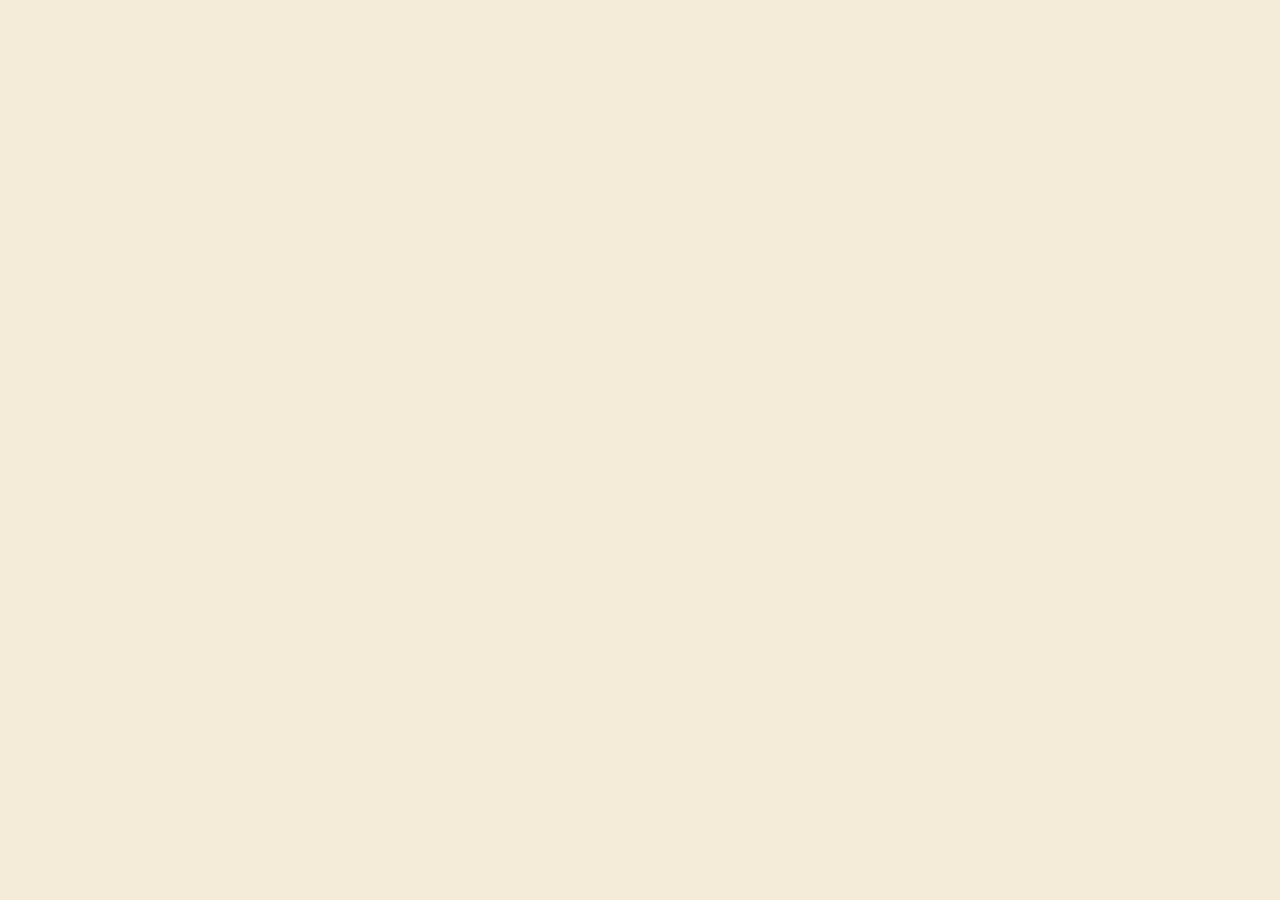
==== index.html @ f0103716 "Gully Brands agency site" ====
<!doctype html>
<html lang="en">
<head>
  <meta charset="utf-8">
  <meta name="viewport" content="width=device-width, initial-scale=1">
  <title>Gully Brands — Small brands. Made loud.</title>
  <link rel="stylesheet" href="site_v6.css">
</head>
<body>
  <div id="root"></div>

  <script src="https://unpkg.com/react@18.3.1/umd/react.development.js" integrity="sha384-hD6/rw4ppMLGNu3tX5cjIb+uRZ7UkRJ6BPkLpg4hAu/6onKUg4lLsHAs9EBPT82L" crossorigin="anonymous"></script>
  <script src="https://unpkg.com/react-dom@18.3.1/umd/react-dom.development.js" integrity="sha384-u6aeetuaXnQ38mYT8rp6sbXaQe3NL9t+IBXmnYxwkUI2Hw4bsp2Wvmx4yRQF1uAm" crossorigin="anonymous"></script>
  <script src="https://unpkg.com/@babel/standalone@7.29.0/babel.min.js" integrity="sha384-m08KidiNqLdpJqLq95G/LEi8Qvjl/xUYll3QILypMoQ65QorJ9Lvtp2RXYGBFj1y" crossorigin="anonymous"></script>

  <script type="text/babel" src="components.jsx"></script>
  <script type="text/babel">
    const { useState } = React;

    function App() {
      const [active, setActive] = useState("work");
      const onNav = (k) => {
        setActive(k);
        const el = document.getElementById(k === "home" ? "" : k);
        if (el) {
          const top = el.getBoundingClientRect().top + window.scrollY - 80;
          window.scrollTo({ top, behavior: "smooth" });
        } else if (k === "home") {
          window.scrollTo({ top: 0, behavior: "smooth" });
        }
      };
      return (
        <React.Fragment>
          <Header active={active} onNav={onNav} />
          <main>
            <Hero />
            <WhatIDo />
            <Work />
            <Pricing />
            <About />
            <Contact />
          </main>
          <Footer />
        </React.Fragment>
      );
    }

    ReactDOM.createRoot(document.getElementById("root")).render(<App />);
  </script>
</body>
</html>
---- site_v6.css ----
/* Marketing site styles — strict 3-colour brand (yellow + ink + cream) */
@import url("colors_and_type.css");
@import url("https://unpkg.com/@phosphor-icons/web@2.1.1/src/bold/style.css");

* { box-sizing: border-box; margin: 0; padding: 0; }

html, body {
  background: var(--brand-cream);
  color: var(--fg-1);
  font-family: var(--font-sans);
  -webkit-font-smoothing: antialiased;
  text-rendering: optimizeLegibility;
}

img { display: block; max-width: 100%; }
button { font: inherit; cursor: pointer; }
a { color: inherit; text-decoration: none; }

/* ---------- Layout ---------- */
.wrap { max-width: 1180px; margin: 0 auto; padding: 0 28px; }

/* ---------- Header ---------- */
.gb-header {
  position: sticky; top: 0; z-index: 50;
  background: var(--brand-cream);
  border-bottom: 1.5px solid var(--brand-ink);
  height: 68px;
}
.gb-header .wrap { height: 100%; display: flex; align-items: center; justify-content: space-between; }
.gb-logo { display: flex; align-items: center; gap: 12px; }
.gb-logo .mark {
  width: 40px; height: 40px;
  border-radius: 10px;
  background: var(--brand-yellow);
  border: 2px solid var(--brand-ink);
  display: grid; place-items: center;
  flex-shrink: 0;
  overflow: hidden;
}
.gb-logo .mark img { width: 100%; height: 100%; }
.gb-logo .name {
  font-family: var(--font-display);
  font-weight: 900; font-style: italic;
  font-size: 22px; line-height: 1;
  letter-spacing: 0;
  color: var(--brand-ink);
}
.gb-nav { display: flex; gap: 14px; align-items: center; }
.gb-nav a:not(:last-child) {
  font-family: var(--font-sans);
  font-weight: 600;
  font-size: 14px;
  color: var(--brand-ink);
  background: var(--brand-cream);
  border: 2px solid var(--brand-ink);
  border-radius: 100px;
  padding: 8px 16px;
  line-height: 1;
  box-shadow: 3px 3px 0 var(--brand-ink);
  transition: transform .12s cubic-bezier(.2,.7,.3,1), box-shadow .12s, background .12s;
  display: inline-flex;
  align-items: center;
}
.gb-nav a:not(:last-child):hover {
  background: var(--brand-yellow-tint);
  transform: translate(-1px, -1px);
  box-shadow: 4px 4px 0 var(--brand-ink);
}
.gb-nav a:not(:last-child):active {
  background: var(--brand-yellow);
  transform: translate(1px, 1px);
  box-shadow: 1px 1px 0 var(--brand-ink);
}


/* ---------- Buttons ---------- */
.btn {
  font-family: var(--font-sans);
  font-weight: 600;
  font-size: 15px;
  padding: 11px 20px;
  border: 2px solid var(--brand-ink);
  border-radius: 100px;
  line-height: 1;
  transition: transform .16s cubic-bezier(.2,.7,.3,1), box-shadow .16s;
  background: var(--brand-yellow);
  color: var(--brand-ink);
  box-shadow: 4px 4px 0 var(--brand-ink);
  display: inline-flex; align-items: center; gap: 8px;
}
.btn:hover { transform: translate(-2px,-2px); box-shadow: 6px 6px 0 var(--brand-ink); }
.btn:active { transform: translate(2px,2px); box-shadow: 1px 1px 0 var(--brand-ink); }
.btn.ink   { background: var(--brand-ink); color: var(--brand-yellow); }
.btn.cream { background: var(--brand-cream); color: var(--brand-ink); }
.btn.ghost { background: transparent; box-shadow: none; }
.btn.lg    { padding: 14px 26px; font-size: 17px; box-shadow: 5px 5px 0 var(--brand-ink); }
.btn.lg:hover { box-shadow: 8px 8px 0 var(--brand-ink); }

/* ---------- Hero ---------- */
.gb-hero {
  background: var(--brand-yellow);
  border-bottom: 1.5px solid var(--brand-ink);
  padding: 80px 0 100px;
  position: relative;
  overflow: hidden;
}
.gb-hero .eye {
  font-family: var(--font-mono);
  font-size: 12px;
  letter-spacing: 0.16em;
  text-transform: uppercase;
  color: var(--brand-ink);
  margin-bottom: 28px;
  display: flex; gap: 14px; align-items: center;
}
.gb-hero .eye .dot { width: 8px; height: 8px; background: var(--brand-ink); border-radius: 50%; }
.gb-hero h1 {
  font-family: var(--font-display);
  font-weight: 900; font-style: italic;
  font-size: clamp(64px, 11vw, 140px);
  line-height: 0.94;
  letter-spacing: 0;
  color: var(--brand-ink);
  max-width: 12ch;
}
.gb-hero h1 em { font-style: italic; color: inherit; }
.gb-hero .sub {
  font-family: var(--font-sans);
  font-size: 19px;
  line-height: 1.45;
  color: var(--brand-ink);
  max-width: 56ch;
  margin-top: 28px;
  opacity: 0.85;
}
.gb-hero .tag {
  font-family: var(--font-serif);
  font-weight: 500;
  font-style: italic;
  font-size: 26px;
  color: var(--brand-ink);
  margin-top: 18px;
  opacity: 0.9;
}
.gb-hero .cta-row { display: flex; gap: 16px; margin-top: 40px; }

/* Hero stamp — ink on ink shadow */
.hero-stamp {
  position: absolute;
  top: 92px; right: 60px;
  background: var(--brand-ink);
  color: var(--brand-yellow);
  padding: 14px 18px;
  font-family: var(--font-mono);
  font-size: 12px;
  letter-spacing: 0.18em;
  text-transform: uppercase;
  transform: rotate(6deg);
  border: 2px solid var(--brand-ink);
  box-shadow: 4px 4px 0 var(--brand-yellow-deep);
  line-height: 1.4;
  text-align: center;
}
.hero-stamp .num { font-family: var(--font-display); font-style: italic; font-weight: 900; font-size: 30px; letter-spacing: 0; display: block; color: var(--brand-yellow); }

/* ---------- Section header ---------- */
.section { padding: 96px 0; border-bottom: 1.5px solid var(--brand-ink); }
.section.cream  { background: var(--brand-cream); }
.section.ink    { background: var(--brand-ink); color: var(--fg-on-ink); }
.section.yellow { background: var(--brand-yellow); }

.s-eyebrow {
  font-family: var(--font-mono);
  font-size: 12px;
  letter-spacing: 0.18em;
  text-transform: uppercase;
  color: var(--fg-3);
  display: flex; align-items: center; gap: 10px;
  margin-bottom: 20px;
}
.section.ink .s-eyebrow { color: var(--brand-yellow); }
.s-eyebrow .bar { width: 30px; height: 1.5px; background: currentColor; }
.s-title {
  font-family: var(--font-serif);
  font-weight: 800;
  font-style: italic;
  font-size: clamp(38px, 4.6vw, 56px);
  line-height: 1.05;
  letter-spacing: 0;
  color: currentColor;
  max-width: 18ch;
}
.section.ink .s-title { color: var(--brand-cream); }
.s-lede {
  font-family: var(--font-sans);
  font-size: 18px;
  line-height: 1.5;
  color: var(--fg-2);
  max-width: 56ch;
  margin-top: 18px;
}
.section.ink .s-lede { color: var(--brand-cream); opacity: 0.85; }
.section.yellow .s-eyebrow { color: var(--brand-ink); opacity: 0.7; }
.section.yellow .s-lede { color: var(--brand-ink); opacity: 0.8; }

/* ---------- What I do — 3 stickers ---------- */
.do-grid {
  display: grid;
  grid-template-columns: repeat(3, 1fr);
  gap: 28px;
  margin-top: 52px;
}
.do-card {
  background: var(--brand-cream);
  border: 2px solid var(--brand-ink);
  border-radius: var(--r-3);
  box-shadow: 5px 5px 0 var(--brand-ink);
  padding: 28px;
  display: flex; flex-direction: column; gap: 14px;
  transition: transform .16s, box-shadow .16s;
}
.do-card:hover { transform: translate(-2px,-2px); box-shadow: 8px 8px 0 var(--brand-ink); }
.do-card.yel { background: var(--brand-yellow); }
.do-card.ink { background: var(--brand-ink); color: var(--brand-cream); }
.do-card .icn {
  width: 48px; height: 48px;
  border: 2px solid var(--brand-ink);
  border-radius: var(--r-2);
  display: grid; place-items: center;
  font-size: 24px;
  background: var(--brand-yellow);
  color: var(--brand-ink);
  align-self: flex-start;
}
.do-card.ink .icn { border-color: var(--brand-yellow); }
.do-card h3 {
  font-family: var(--font-serif);
  font-weight: 800; font-style: italic;
  font-size: 28px;
  line-height: 1.05;
  letter-spacing: 0;
}
.do-card.ink h3 { color: var(--brand-yellow); }
.do-card p {
  font-family: var(--font-sans);
  font-size: 15px;
  line-height: 1.5;
  opacity: 0.85;
}
.do-card .px {
  font-family: var(--font-mono);
  font-size: 11px;
  letter-spacing: 0.14em;
  text-transform: uppercase;
  border-top: 1.5px solid currentColor;
  padding-top: 12px;
  margin-top: auto;
  opacity: 0.7;
}

/* ---------- Do-card background video support ---------- */
.do-card.has-video {
  position: relative;
  overflow: hidden;
  background: var(--brand-ink); /* fallback background */
  z-index: 1;
}
.do-card.has-video .card-video {
  position: absolute;
  top: 0;
  left: 0;
  width: 100%;
  height: 100%;
  object-fit: cover;
  z-index: 0;
  filter: blur(1.5px) brightness(0.8); /* apply very subtle blur and dimming */
  transform: scale(1.04); /* hide edge bleeding from the subtle blur filter */
}
.do-card.has-video .card-overlay {
  position: absolute;
  top: 0;
  left: 0;
  width: 100%;
  height: 100%;
  background: rgba(10, 10, 10, 0.5); /* lighter overlay because the video is already blurred/dimmed */
  z-index: 1;
  transition: background 0.16s ease;
}
.do-card.has-video:hover .card-overlay {
  background: rgba(10, 10, 10, 0.35);
}
.do-card.has-video .icn,
.do-card.has-video h3,
.do-card.has-video p,
.do-card.has-video .px {
  position: relative;
  z-index: 2;
}
.do-card.has-video h3 {
  color: var(--brand-yellow) !important;
  text-shadow: 2px 2px 0px var(--brand-ink); /* hard neo-brutalist shadow */
}
.do-card.has-video p {
  color: var(--brand-cream) !important;
  opacity: 1 !important;
  text-shadow: 1px 1px 2px var(--brand-ink), 0px 1px 4px rgba(10, 10, 10, 0.95); /* protective text glow shadow */
}
.do-card.has-video .px {
  color: var(--brand-yellow) !important;
  opacity: 1;
  text-shadow: 1px 1px 1px var(--brand-ink);
}
.do-card.has-video .icn {
  border-color: var(--brand-yellow) !important;
  background: var(--brand-yellow) !important;
  color: var(--brand-ink) !important;
}

/* ---------- Work grid ---------- */
.work-grid {
  display: grid;
  grid-template-columns: repeat(2, 1fr);
  gap: 28px;
  margin-top: 52px;
}
.case {
  border: 2px solid var(--brand-ink);
  border-radius: var(--r-3);
  background: var(--brand-cream);
  overflow: hidden;
  box-shadow: 5px 5px 0 var(--brand-ink);
  transition: transform .16s, box-shadow .16s;
  display: flex; flex-direction: column;
  cursor: pointer;
}
.case:hover { transform: translate(-3px,-3px); box-shadow: 9px 9px 0 var(--brand-ink); }
.case .thumb {
  height: 220px;
  display: grid; place-items: center;
  border-bottom: 1.5px solid var(--brand-ink);
  position: relative;
  overflow: hidden;
}
.case .thumb .case-video,
.case .thumb .case-img {
  position: absolute;
  top: 0;
  left: 0;
  width: 100%;
  height: 100%;
  object-fit: cover;
  z-index: 1;
}
.case .thumb .case-overlay {
  position: absolute;
  top: 0;
  left: 0;
  width: 100%;
  height: 100%;
  background: rgba(10, 10, 10, 0.42);
  z-index: 2;
  transition: background 0.16s ease;
}
.case:hover .thumb .case-overlay {
  background: rgba(10, 10, 10, 0.3);
}
.case .thumb .label {
  font-family: var(--font-display);
  font-weight: 900; font-style: italic;
  font-size: 58px;
  line-height: 0.9;
  letter-spacing: 0;
  text-align: center;
  padding: 0 20px;
  position: relative;
  width: 100%;
  z-index: 3;
  color: #ffffff;
  text-shadow: 2px 2px 0 var(--brand-ink);
}
.case .thumb .stamp {
  position: absolute; top: 16px; right: 16px;
  background: var(--brand-ink); color: var(--brand-yellow);
  padding: 5px 10px;
  font-family: var(--font-mono);
  font-size: 10px;
  letter-spacing: 0.16em;
  text-transform: uppercase;
  border: 1.5px solid var(--brand-yellow);
  z-index: 3;
}
.case .meta { padding: 22px 26px 24px; display: flex; flex-direction: column; gap: 8px; }
.case .cat {
  font-family: var(--font-mono);
  font-size: 11px;
  letter-spacing: 0.16em;
  text-transform: uppercase;
  color: var(--fg-3);
}
.case h4 {
  font-family: var(--font-serif);
  font-weight: 800; font-style: italic;
  font-size: 28px;
  line-height: 1.05;
  letter-spacing: 0;
  color: var(--brand-ink);
}
.case p {
  font-family: var(--font-sans);
  font-size: 15px;
  line-height: 1.5;
  color: var(--fg-2);
}
.case .stats {
  display: flex; gap: 20px;
  margin-top: 6px;
  border-top: 1.5px solid var(--line-soft);
  padding-top: 14px;
}
.case .stat .n {
  font-family: var(--font-display);
  font-weight: 900; font-style: italic;
  font-size: 26px;
  color: var(--brand-ink);
  line-height: 1;
}
.case .stat .l {
  font-family: var(--font-mono);
  font-size: 10px;
  letter-spacing: 0.14em;
  text-transform: uppercase;
  color: var(--fg-3);
  margin-top: 4px;
}

/* Case thumb palettes — yellow / ink / cream only */
.t-yel    { background: var(--brand-yellow); color: var(--brand-ink); }
.t-ink    { background: var(--brand-ink);    color: var(--brand-yellow); }
.t-cream  { background: var(--brand-cream);  color: var(--brand-ink); }
/* Stripes — alternative cover treatments */
.t-stripe-yel {
  background:
    repeating-linear-gradient(135deg, var(--brand-ink) 0 18px, var(--brand-yellow) 18px 60px);
  color: var(--brand-ink);
}
.t-stripe-cream {
  background:
    repeating-linear-gradient(135deg, var(--brand-cream) 0 18px, var(--brand-yellow) 18px 60px);
  color: var(--brand-ink);
}

/* ---------- Pricing (ink section) ---------- */
.price-grid {
  display: grid;
  grid-template-columns: repeat(3, 1fr);
  gap: 22px;
  margin-top: 52px;
}
.price {
  border: 2px solid var(--brand-yellow);
  background: transparent;
  border-radius: var(--r-3);
  padding: 28px;
  display: flex; flex-direction: column; gap: 16px;
  color: var(--brand-cream);
}
.price.featured {
  background: var(--brand-yellow);
  color: var(--brand-ink);
  border-color: var(--brand-yellow);
  box-shadow: 6px 6px 0 var(--brand-cream);
  position: relative;
}
.price.featured .featured-tag {
  position: absolute; top: -14px; left: 24px;
  background: var(--brand-ink); color: var(--brand-yellow);
  padding: 4px 12px;
  font-family: var(--font-mono);
  font-size: 11px;
  letter-spacing: 0.16em;
  text-transform: uppercase;
  border: 1.5px solid var(--brand-ink);
}
.price .name {
  font-family: var(--font-mono);
  font-size: 11px;
  letter-spacing: 0.18em;
  text-transform: uppercase;
}
.price .amt {
  font-family: var(--font-display);
  font-weight: 900; font-style: italic;
  font-size: 56px;
  line-height: 1;
  letter-spacing: 0;
}
.price .amt .per {
  font-family: var(--font-sans);
  font-style: normal;
  font-weight: 500;
  font-size: 15px;
  letter-spacing: 0;
  opacity: 0.7;
  margin-left: 4px;
}
.price ul { list-style: none; display: flex; flex-direction: column; gap: 8px; }
.price li {
  font-family: var(--font-sans);
  font-size: 15px;
  line-height: 1.45;
  display: flex; gap: 10px; align-items: flex-start;
  opacity: 0.92;
}
.price li::before { content: "→"; font-weight: 700; opacity: 0.55; }
.price a { margin-top: auto; display: block; width: 100%; text-decoration: none; }
.price .btn { width: 100%; justify-content: center; }

/* ---------- Contact ---------- */
.contact-grid {
  display: grid;
  grid-template-columns: 1.1fr 1fr;
  gap: 60px;
  margin-top: 52px;
  align-items: start;
}
.field { display: flex; flex-direction: column; gap: 6px; margin-bottom: 14px; }
.field label {
  font-family: var(--font-mono);
  font-size: 11px;
  letter-spacing: 0.16em;
  text-transform: uppercase;
  color: var(--fg-3);
}
.field input, .field textarea, .field select {
  font-family: var(--font-sans);
  font-size: 16px;
  padding: 12px 14px;
  border: 1.5px solid var(--brand-ink);
  border-radius: var(--r-2);
  background: var(--brand-cream);
  color: var(--brand-ink);
  outline: none;
  transition: transform .16s, box-shadow .16s;
}
.field input:focus, .field textarea:focus, .field select:focus {
  transform: translate(-1px,-1px);
  box-shadow: 3px 3px 0 var(--brand-ink);
}
.row2 { display: grid; grid-template-columns: 1fr 1fr; gap: 14px; }
.contact-aside {
  background: var(--brand-cream);
  border: 2px solid var(--brand-ink);
  border-radius: var(--r-3);
  padding: 28px;
  box-shadow: 5px 5px 0 var(--brand-ink);
}
.contact-aside h3 {
  font-family: var(--font-serif);
  font-weight: 800; font-style: italic;
  font-size: 30px;
  line-height: 1.05;
  color: var(--brand-ink);
  margin-bottom: 18px;
}
.contact-aside .li {
  display: flex; gap: 12px; align-items: center;
  padding: 14px 0;
  border-top: 1.5px solid var(--brand-ink);
  color: var(--brand-ink);
  font-family: var(--font-sans);
  font-size: 15px;
}
.contact-aside .li .icn { font-size: 18px; width: 22px; }
.contact-aside .li b { font-weight: 600; }
.contact-aside .li .sub { display: block; font-size: 12px; opacity: 0.65; margin-top: 2px; font-family: var(--font-mono); letter-spacing: 0.1em; text-transform: uppercase; }
.success-note {
  background: var(--brand-ink);
  color: var(--brand-yellow);
  padding: 18px 22px;
  border: 2px solid var(--brand-ink);
  border-radius: var(--r-2);
  font-family: var(--font-sans);
  font-size: 15px;
  margin-top: 14px;
  display: flex; gap: 10px; align-items: center;
  box-shadow: 4px 4px 0 var(--brand-yellow-deep);
}

/* ---------- Footer ---------- */
.gb-footer {
  background: var(--brand-ink);
  color: var(--brand-cream);
  padding: 64px 0 36px;
}
.gb-footer h2 {
  font-family: var(--font-display);
  font-weight: 900; font-style: italic;
  font-size: clamp(56px, 8vw, 96px);
  line-height: 0.95;
  letter-spacing: 0;
  color: var(--brand-yellow);
  margin-bottom: 36px;
  max-width: 18ch;
}
.gb-footer h2 em { font-style: italic; color: inherit; }
.foot-grid { display: grid; grid-template-columns: 2fr 1fr 1fr 1fr; gap: 30px; padding-top: 32px; border-top: 1.5px solid rgba(244,236,216,0.18); }
.foot-grid h5 {
  font-family: var(--font-mono);
  font-size: 11px;
  letter-spacing: 0.18em;
  text-transform: uppercase;
  color: var(--brand-yellow);
  margin-bottom: 14px;
}
.foot-grid a, .foot-grid .li {
  font-family: var(--font-sans);
  font-size: 15px;
  color: var(--brand-cream);
  display: block;
  padding: 4px 0;
  opacity: 0.85;
  transition: opacity .16s;
}
.foot-grid a:hover { opacity: 1; color: var(--brand-yellow); }
.foot-mark { display: flex; align-items: flex-start; gap: 14px; }
.foot-mark .mark {
  width: 56px; height: 56px;
  border-radius: 14px;
  overflow: hidden;
  border: 2px solid var(--brand-yellow);
}
.foot-mark .mark img { width: 100%; height: 100%; }
.foot-mark .name {
  font-family: var(--font-display);
  font-weight: 900; font-style: italic;
  font-size: 30px;
  color: var(--brand-yellow);
  line-height: 1;
}
.foot-mark p { font-family: var(--font-sans); font-size: 14px; opacity: 0.7; margin-top: 8px; max-width: 36ch; line-height: 1.45; }
.foot-bottom {
  display: flex; justify-content: space-between; align-items: center;
  margin-top: 36px;
  padding-top: 20px;
  border-top: 1.5px solid rgba(244,236,216,0.12);
  font-family: var(--font-mono);
  font-size: 11px;
  letter-spacing: 0.14em;
  text-transform: uppercase;
  opacity: 0.6;
}

/* ---------- Helpers ---------- */
.kbd {
  font-family: var(--font-mono);
  font-size: 11px;
  letter-spacing: 0.1em;
  text-transform: uppercase;
}

/* ---------- About Section ---------- */
.about-grid {
  display: grid;
  grid-template-columns: 1.2fr 0.8fr;
  gap: 60px;
  margin-top: 52px;
  align-items: start;
}
.about-text h3 {
  font-family: var(--font-serif);
  font-weight: 900; font-style: italic;
  font-size: clamp(32px, 4vw, 44px);
  color: var(--brand-ink);
  margin-bottom: 20px;
}
.about-text p {
  font-family: var(--font-sans);
  font-size: 16px;
  line-height: 1.6;
  color: var(--fg-2);
  margin-bottom: 20px;
}
.about-text p strong {
  color: var(--brand-ink);
  font-weight: 700;
}
.about-identity {
  display: flex;
  justify-content: center;
}
.identity-card {
  background: var(--brand-cream);
  border: 2px solid var(--brand-ink);
  border-radius: var(--r-3);
  padding: 28px;
  box-shadow: 5px 5px 0 var(--brand-ink);
  width: 100%;
  max-width: 360px;
}
.identity-header {
  display: flex;
  align-items: center;
  gap: 16px;
  margin-bottom: 24px;
}
.identity-header .avatar {
  font-size: 48px;
  color: var(--brand-ink);
  display: flex;
  align-items: center;
  justify-content: center;
}
.identity-header .name {
  font-family: var(--font-serif);
  font-weight: 900; font-style: italic;
  font-size: 20px;
  color: var(--brand-ink);
}
.identity-header .role {
  font-family: var(--font-mono);
  font-size: 10px;
  letter-spacing: 0.1em;
  text-transform: uppercase;
  color: var(--fg-3);
}
.identity-stats {
  display: grid;
  grid-template-columns: 1fr 1fr;
  gap: 14px;
  margin-bottom: 24px;
}
.stat-box {
  border: 1.5px solid var(--brand-ink);
  border-radius: var(--r-2);
  padding: 16px;
  text-align: center;
  background: #FAF6F0;
}
.stat-box .num {
  font-family: var(--font-display);
  font-size: 28px;
  font-weight: 900;
  color: var(--brand-ink);
  line-height: 1;
  margin-bottom: 4px;
}
.stat-box .lbl {
  font-family: var(--font-mono);
  font-size: 9px;
  letter-spacing: 0.08em;
  text-transform: uppercase;
  color: var(--fg-3);
}
.identity-quote {
  font-family: var(--font-serif);
  font-style: italic;
  font-size: 15px;
  line-height: 1.45;
  color: var(--fg-2);
  text-align: center;
  padding-top: 16px;
  border-top: 1.5px dashed var(--line-soft);
}
.pillars-grid {
  display: grid;
  grid-template-columns: repeat(3, 1fr);
  gap: 28px;
  margin-top: 24px;
}
.pillar-card {
  background: var(--brand-cream);
  border: 2px solid var(--brand-ink);
  border-radius: var(--r-3);
  padding: 24px;
  box-shadow: 4px 4px 0 var(--brand-ink);
  position: relative;
  overflow: hidden;
}
.pillar-num {
  position: absolute;
  top: -10px;
  right: -5px;
  font-family: var(--font-display);
  font-size: 72px;
  font-weight: 900;
  color: rgba(10, 10, 10, 0.05);
  line-height: 1;
  pointer-events: none;
}
.pillar-card h5 {
  font-family: var(--font-serif);
  font-weight: 800; font-style: italic;
  font-size: 18px;
  color: var(--brand-ink);
  margin-bottom: 12px;
}
.pillar-card p {
  font-family: var(--font-sans);
  font-size: 14px;
  line-height: 1.5;
  color: var(--fg-2);
}

/* ---------- One-Time Grid (Desktop) ---------- */
.one-time-grid {
  display: grid;
  grid-template-columns: repeat(4, 1fr);
  gap: 18px;
  margin-top: 32px;
}

@media (max-width: 900px) {
  /* Navigation Header Cleanup */
  .gb-nav a:not(:last-child) {
    display: none !important;
  }
  
  /* Hero Stamp Repositioning */
  .hero-stamp {
    position: relative !important;
    top: auto !important;
    right: auto !important;
    margin: 32px auto 0 !important;
    display: table !important;
    transform: rotate(-3deg) !important;
    box-shadow: 4px 4px 0 var(--brand-ink) !important;
  }
  
  /* Grid Layouts Unification (Stacking on mobile) */
  .do-grid {
    grid-template-columns: 1fr !important;
    gap: 24px !important;
    margin-top: 32px !important;
  }
  .work-grid {
    grid-template-columns: 1fr !important;
    gap: 24px !important;
    margin-top: 32px !important;
  }
  .price-grid {
    grid-template-columns: 1fr !important;
    gap: 24px !important;
    margin-top: 32px !important;
  }
  .one-time-grid {
    grid-template-columns: 1fr !important;
    gap: 24px !important;
    margin-top: 24px !important;
  }
  .about-grid {
    grid-template-columns: 1fr !important;
    gap: 40px !important;
  }
  .pillars-grid {
    grid-template-columns: 1fr !important;
    gap: 20px !important;
  }
  .contact-grid {
    grid-template-columns: 1fr !important;
    gap: 40px !important;
    margin-top: 32px !important;
  }
  .foot-grid {
    grid-template-columns: 1fr !important;
    gap: 32px !important;
    text-align: center !important;
  }
  .foot-mark {
    display: flex !important;
    flex-direction: column !important;
    align-items: center !important;
  }
  .foot-mark div {
    display: flex !important;
    flex-direction: column !important;
    align-items: center !important;
    text-align: center !important;
  }
  .foot-bottom {
    flex-direction: column !important;
    gap: 12px !important;
    text-align: center !important;
  }
}

@media (max-width: 600px) {
  /* Extreme small viewports (Narrow phone screens) */
  .gb-hero {
    padding: 60px 0 80px !important;
  }
  .gb-hero h1 {
    font-size: clamp(48px, 11vw, 90px) !important;
    line-height: 1.1 !important;
  }
  .gb-footer h2 {
    line-height: 1.15 !important;
  }
  .s-title {
    line-height: 1.15 !important;
  }
  .case .thumb .label {
    font-size: clamp(30px, 9vw, 40px) !important;
    line-height: 1.0 !important;
  }
  .row2 {
    grid-template-columns: 1fr !important;
    gap: 14px !important;
  }
}
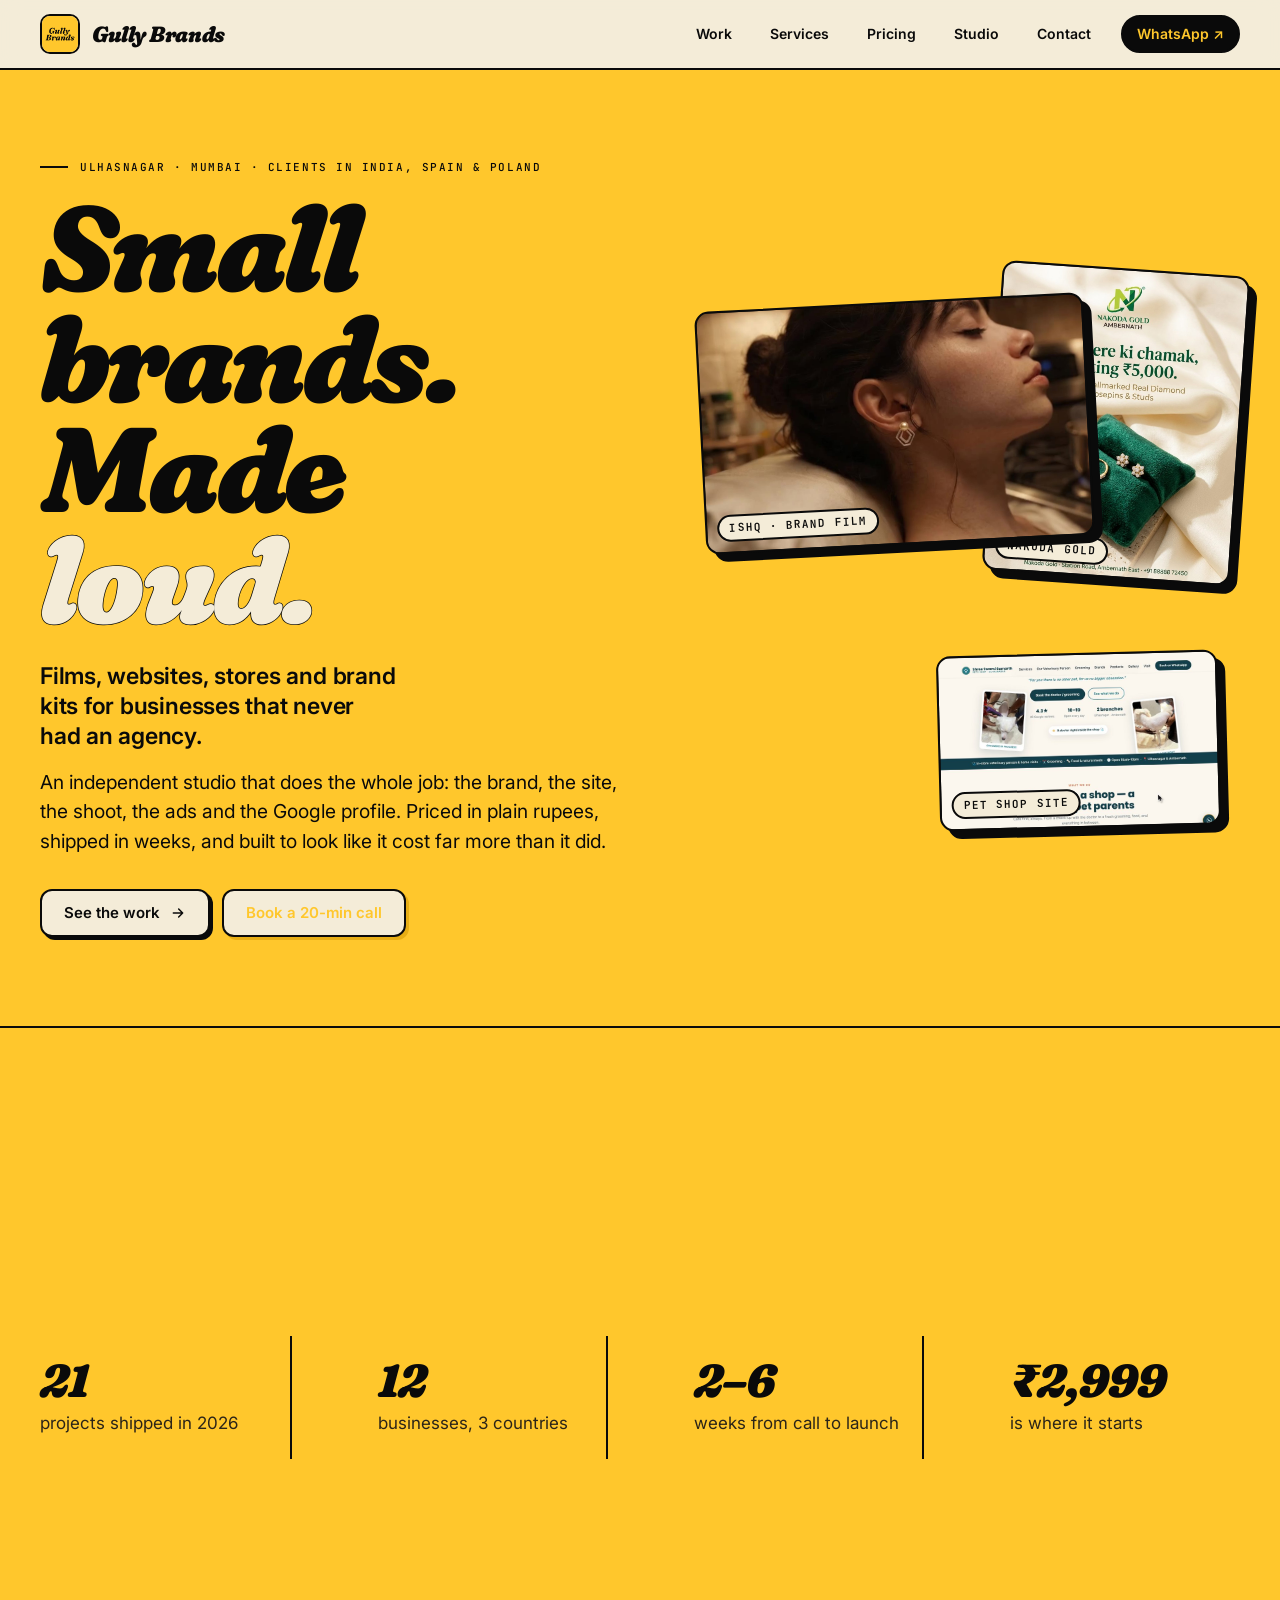
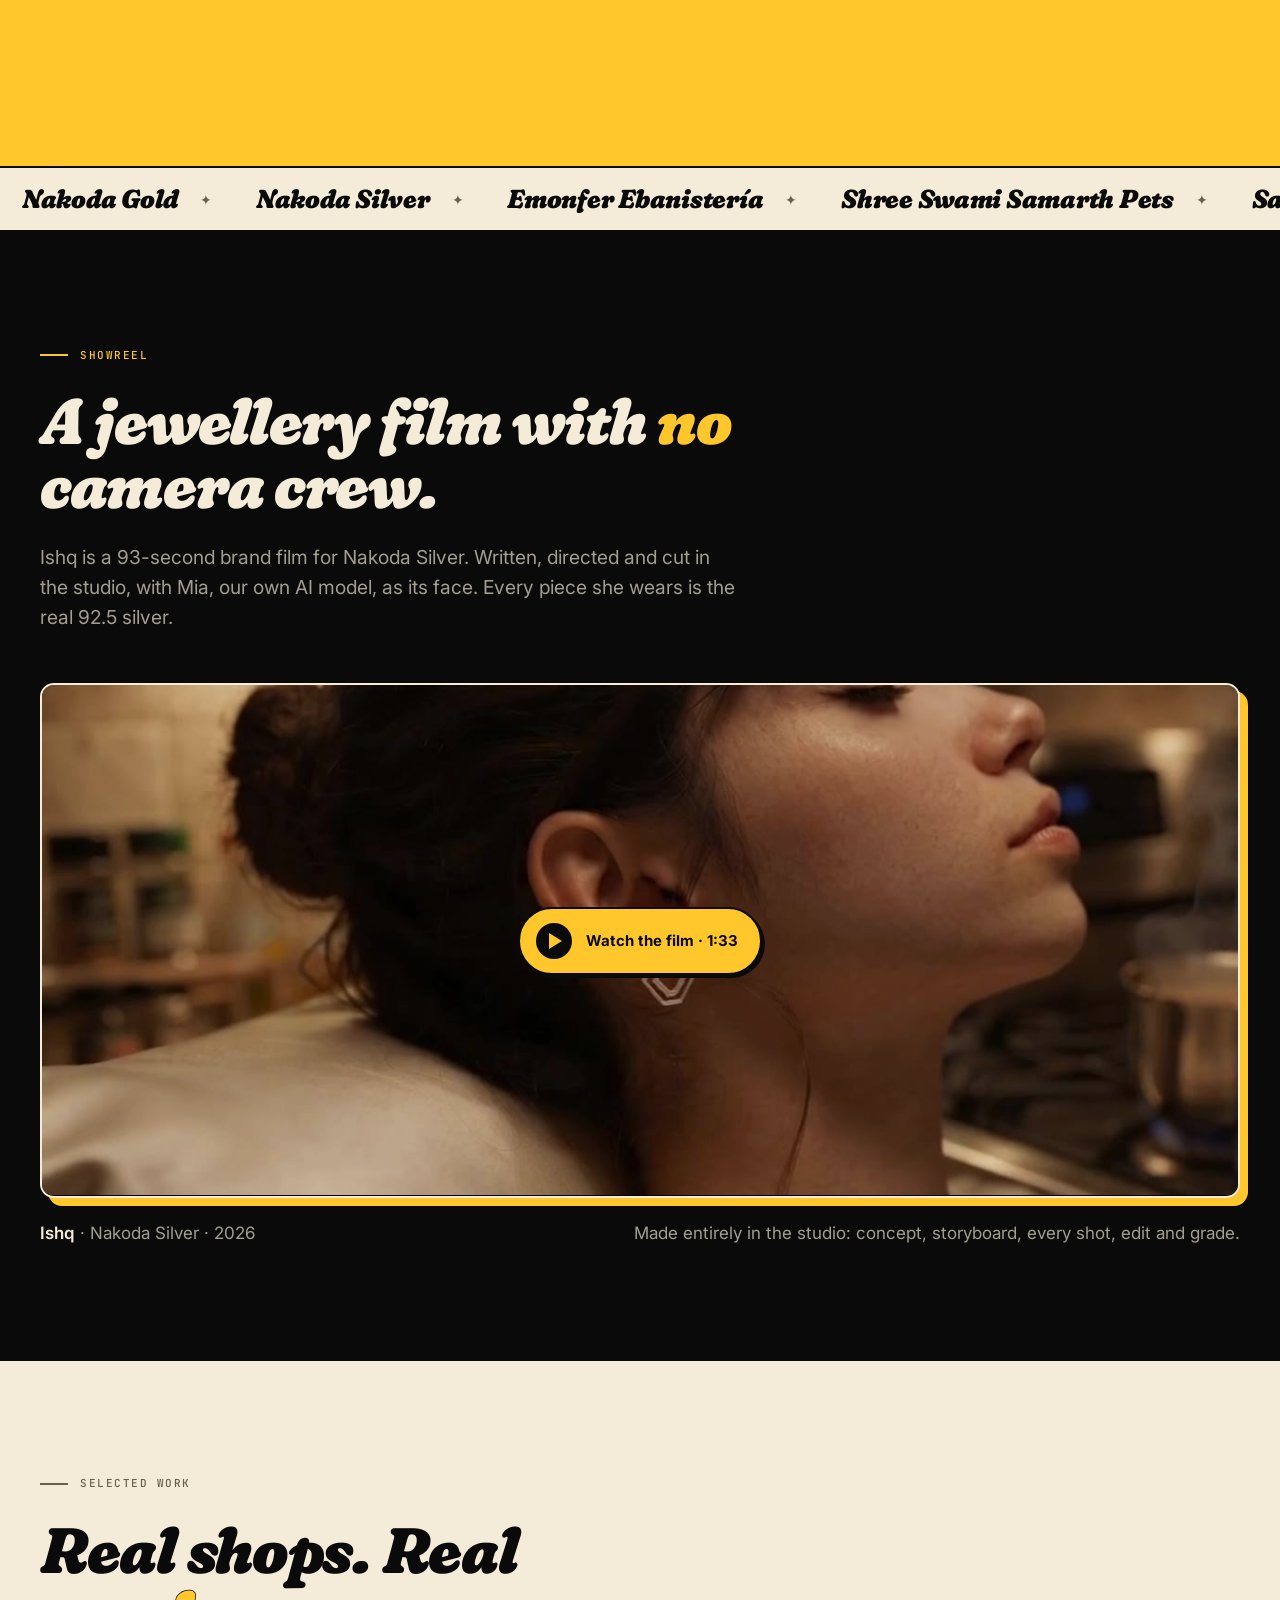
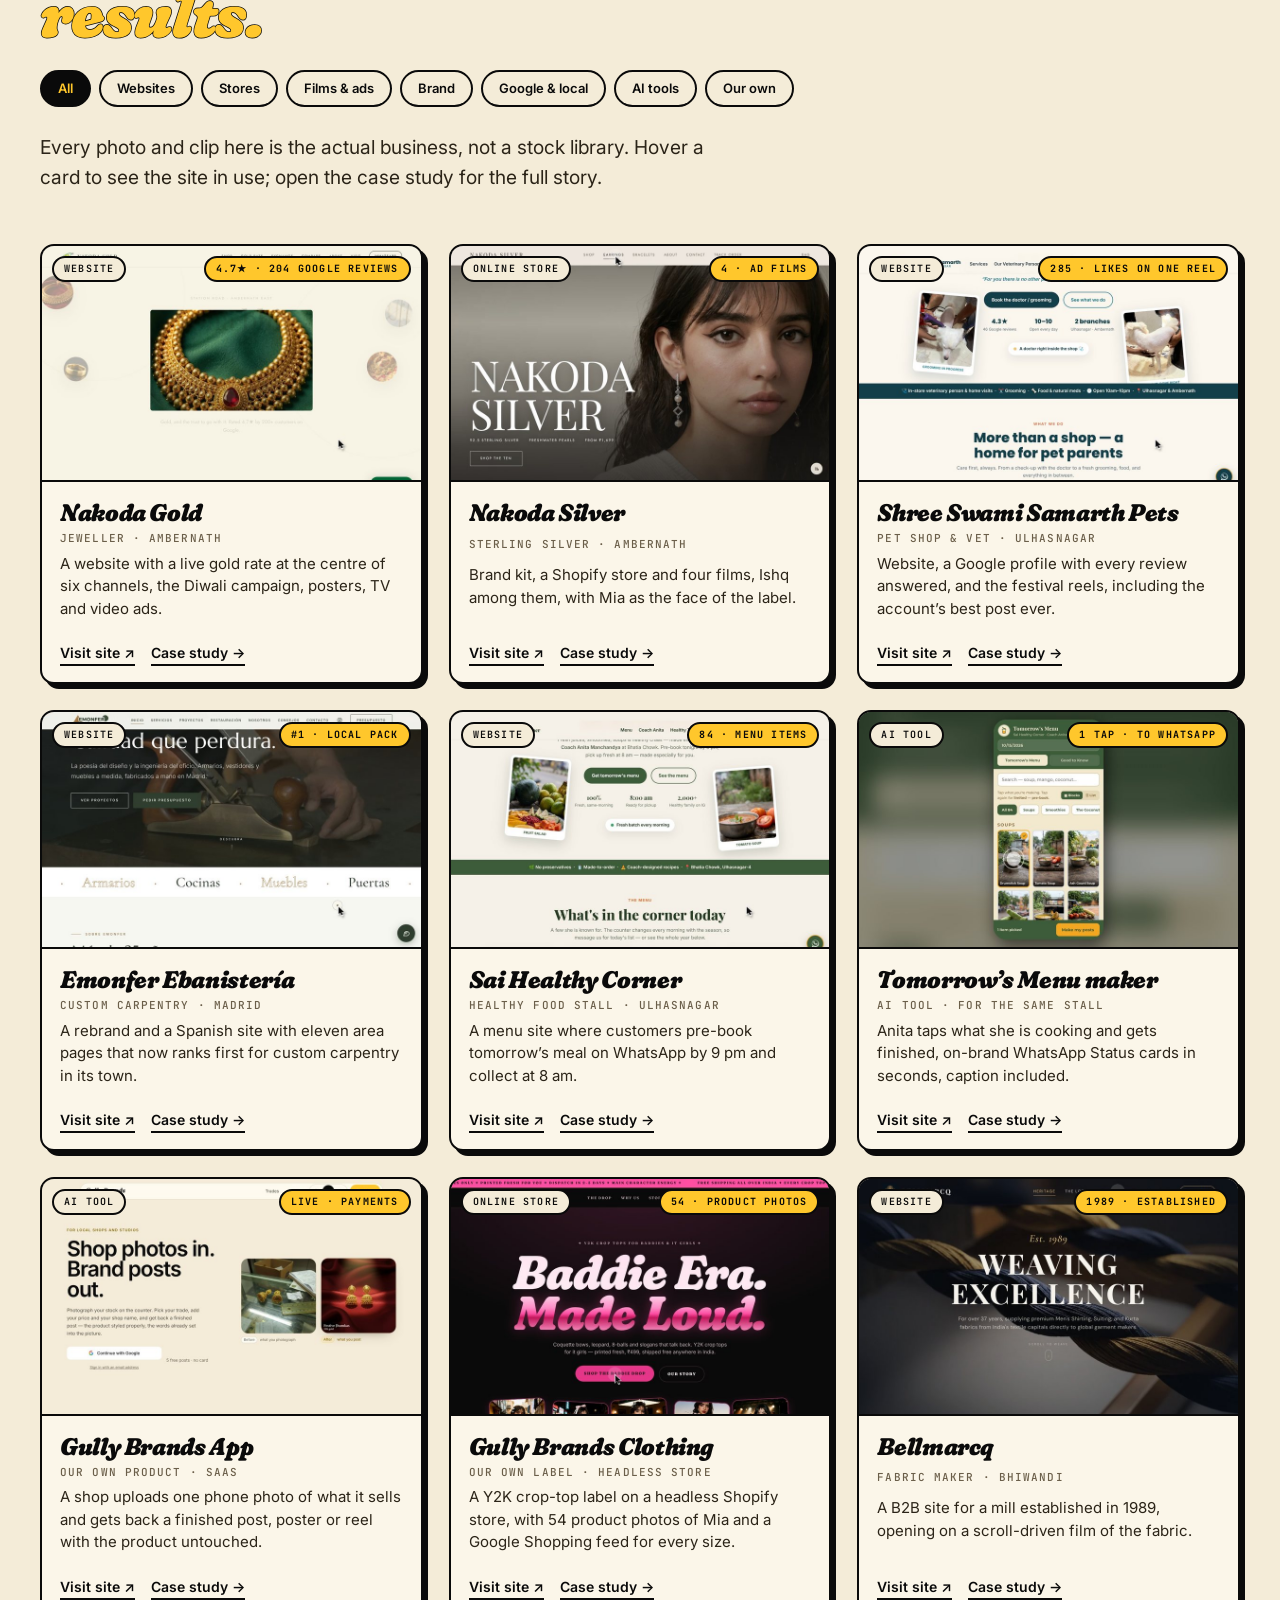
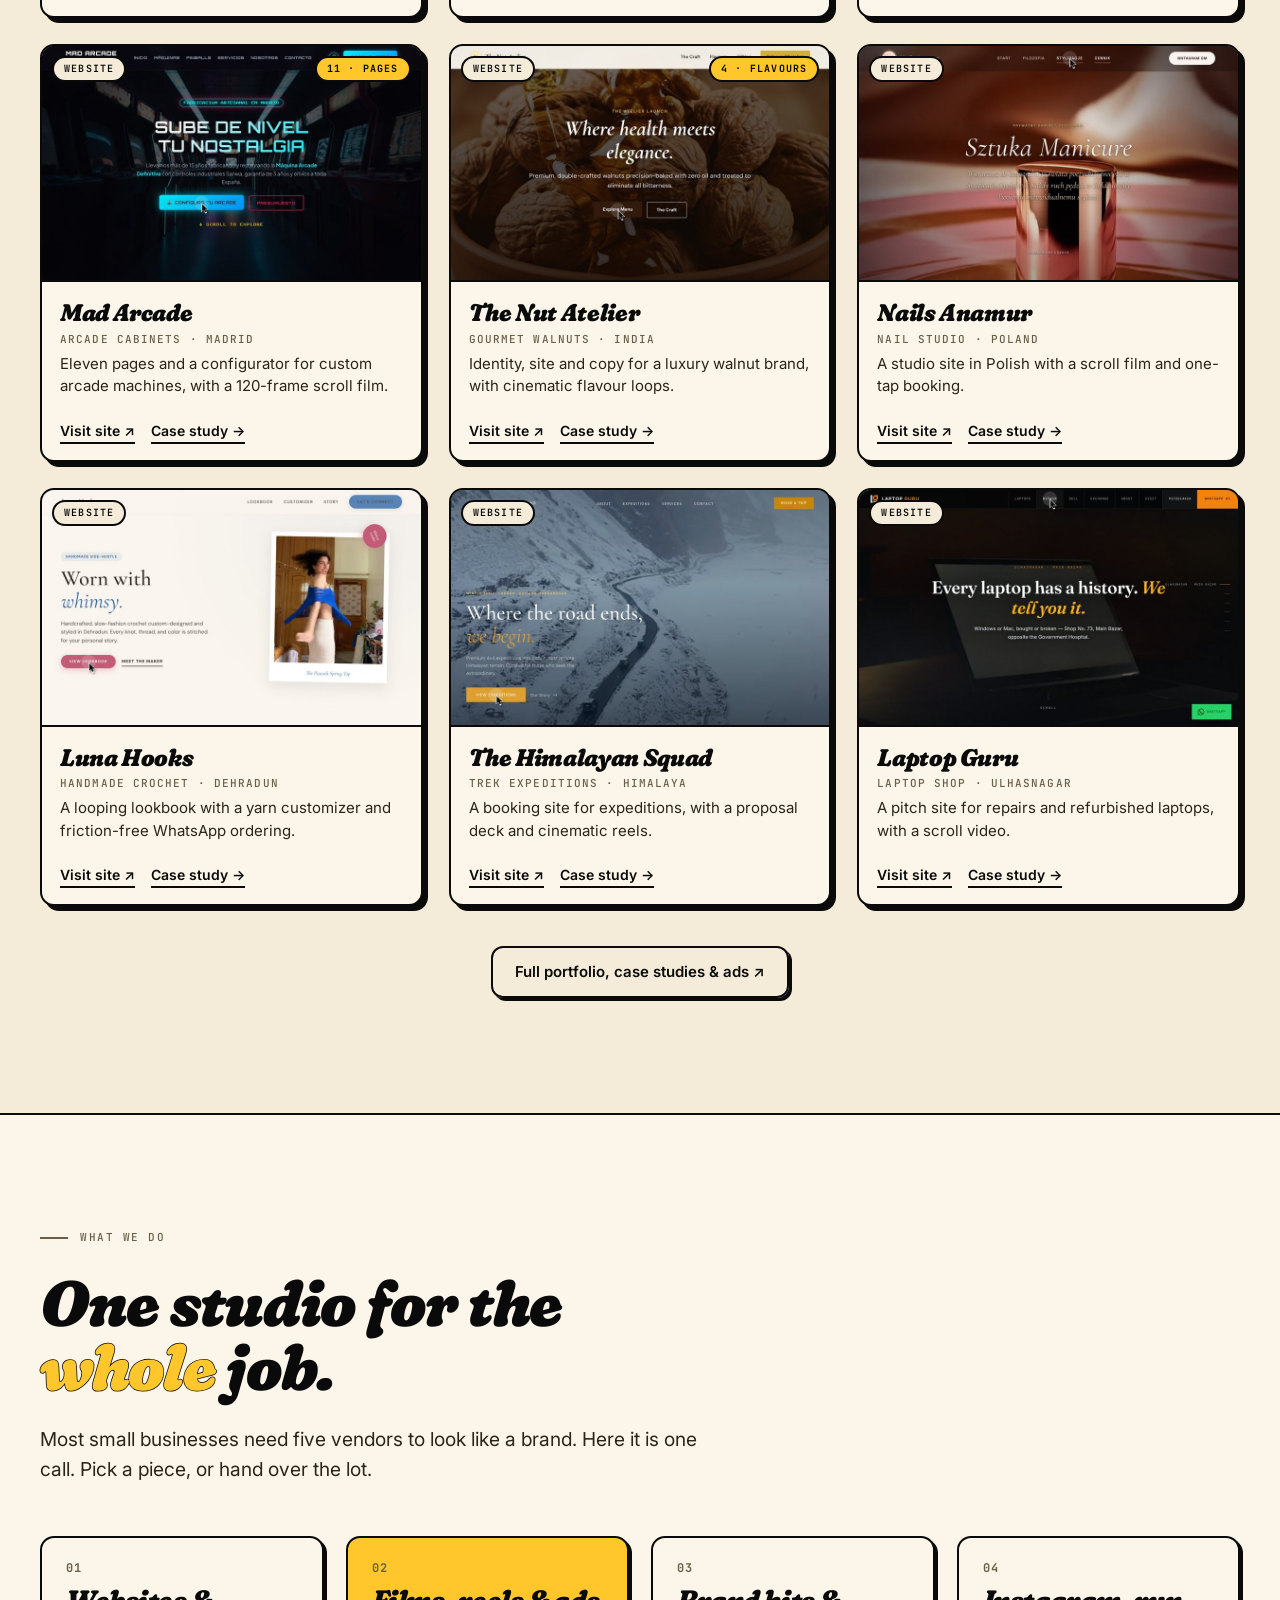
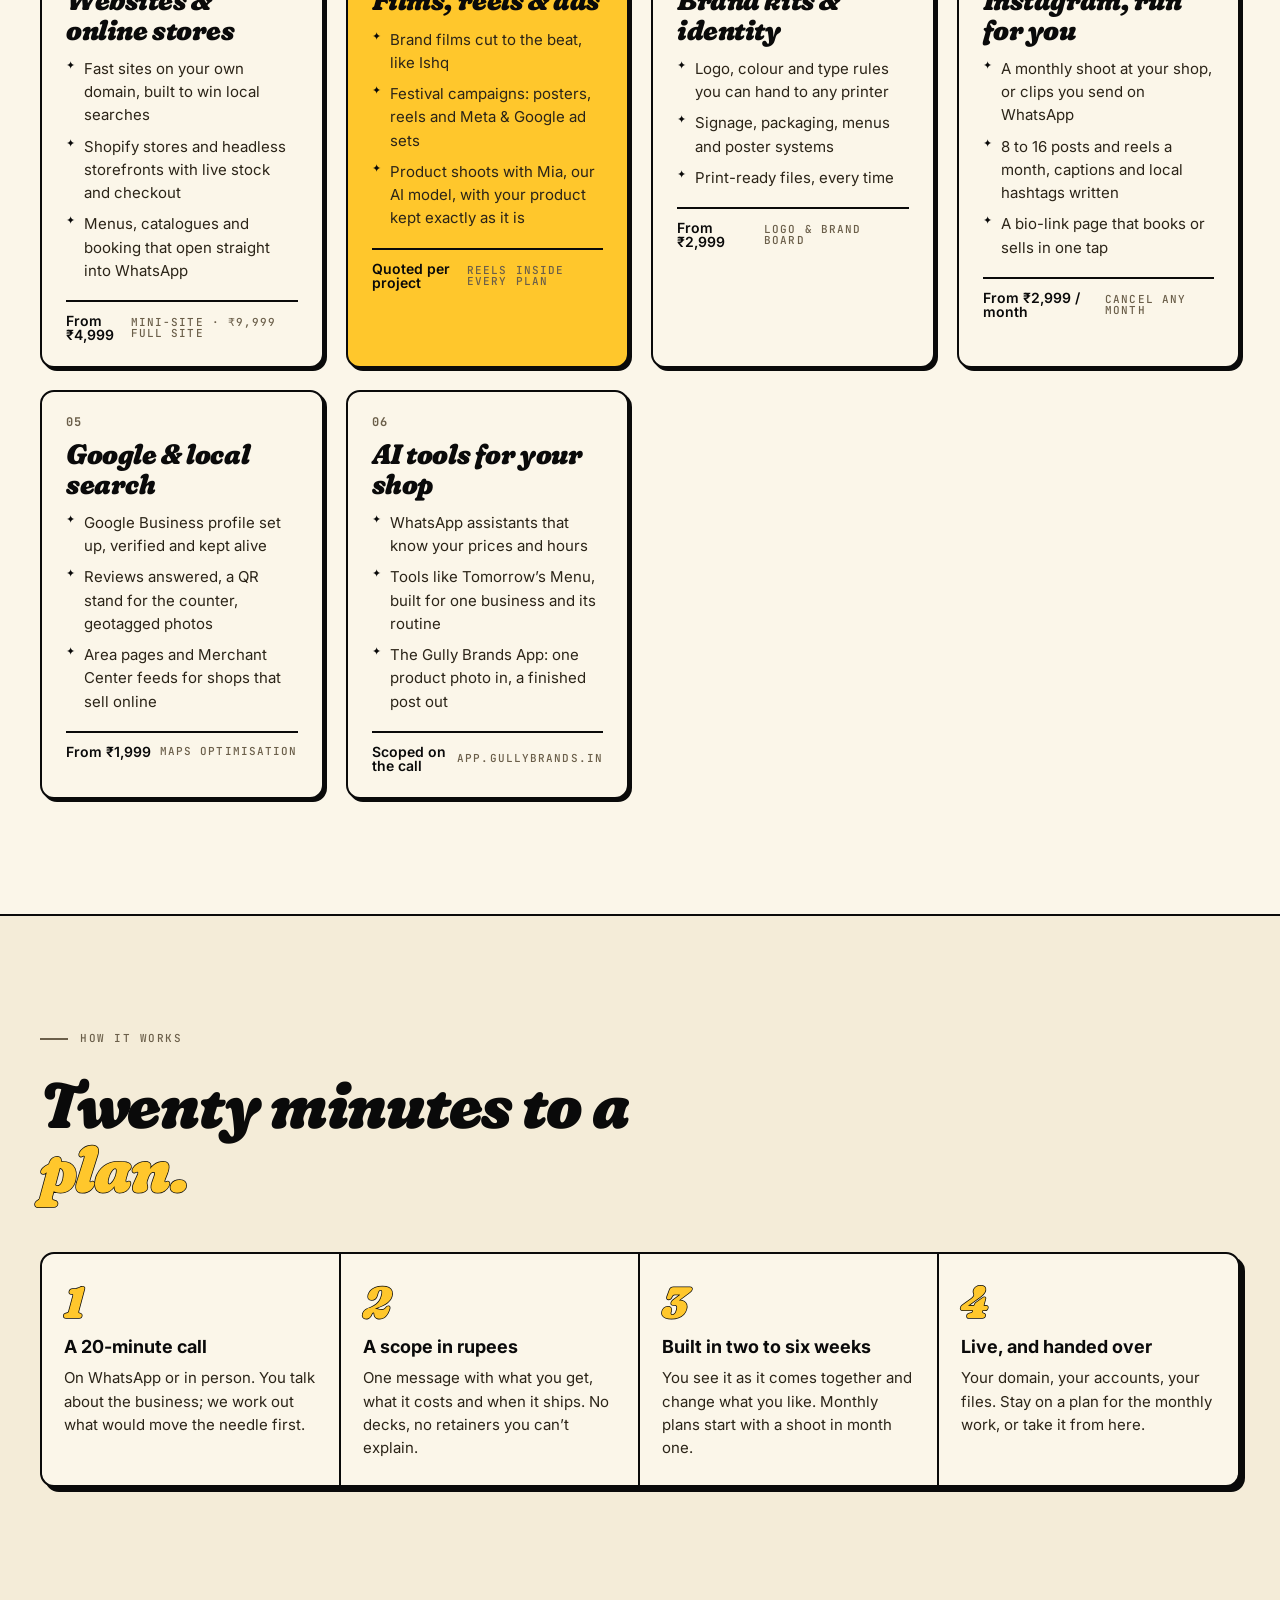
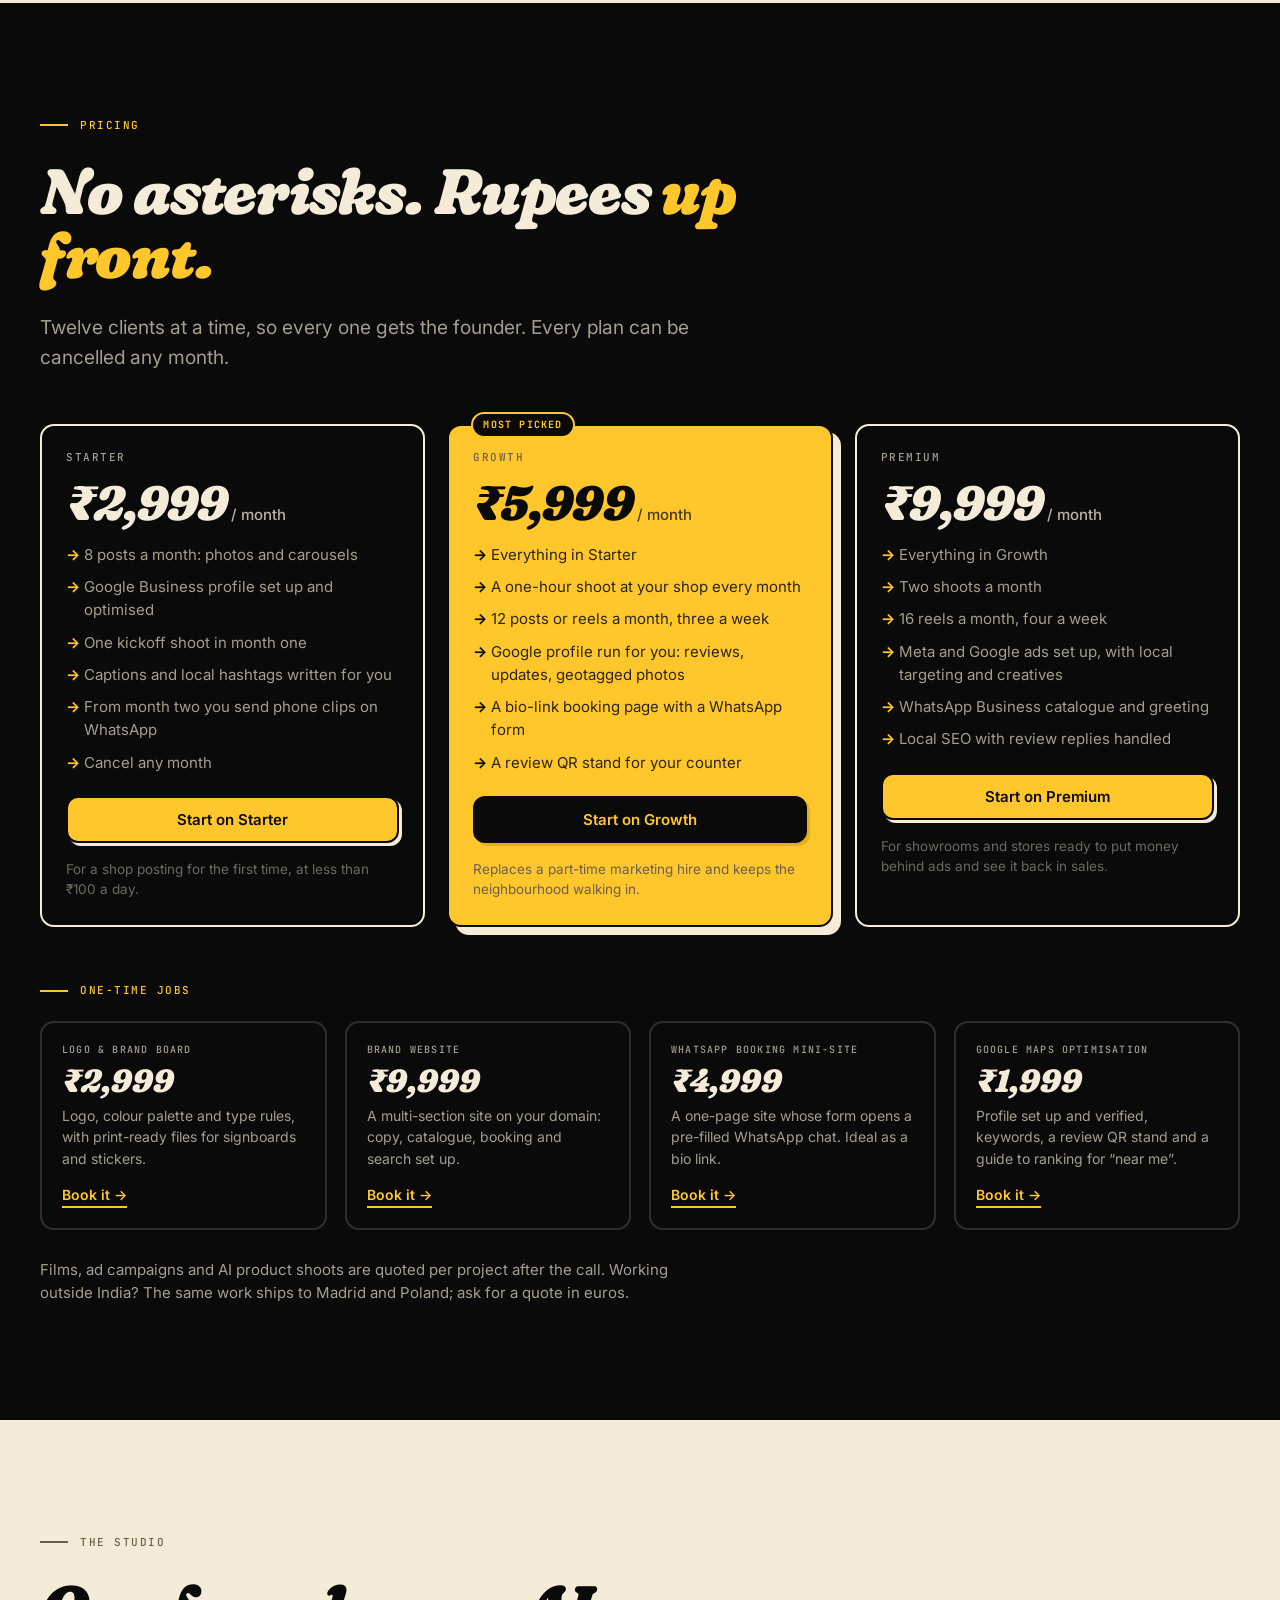
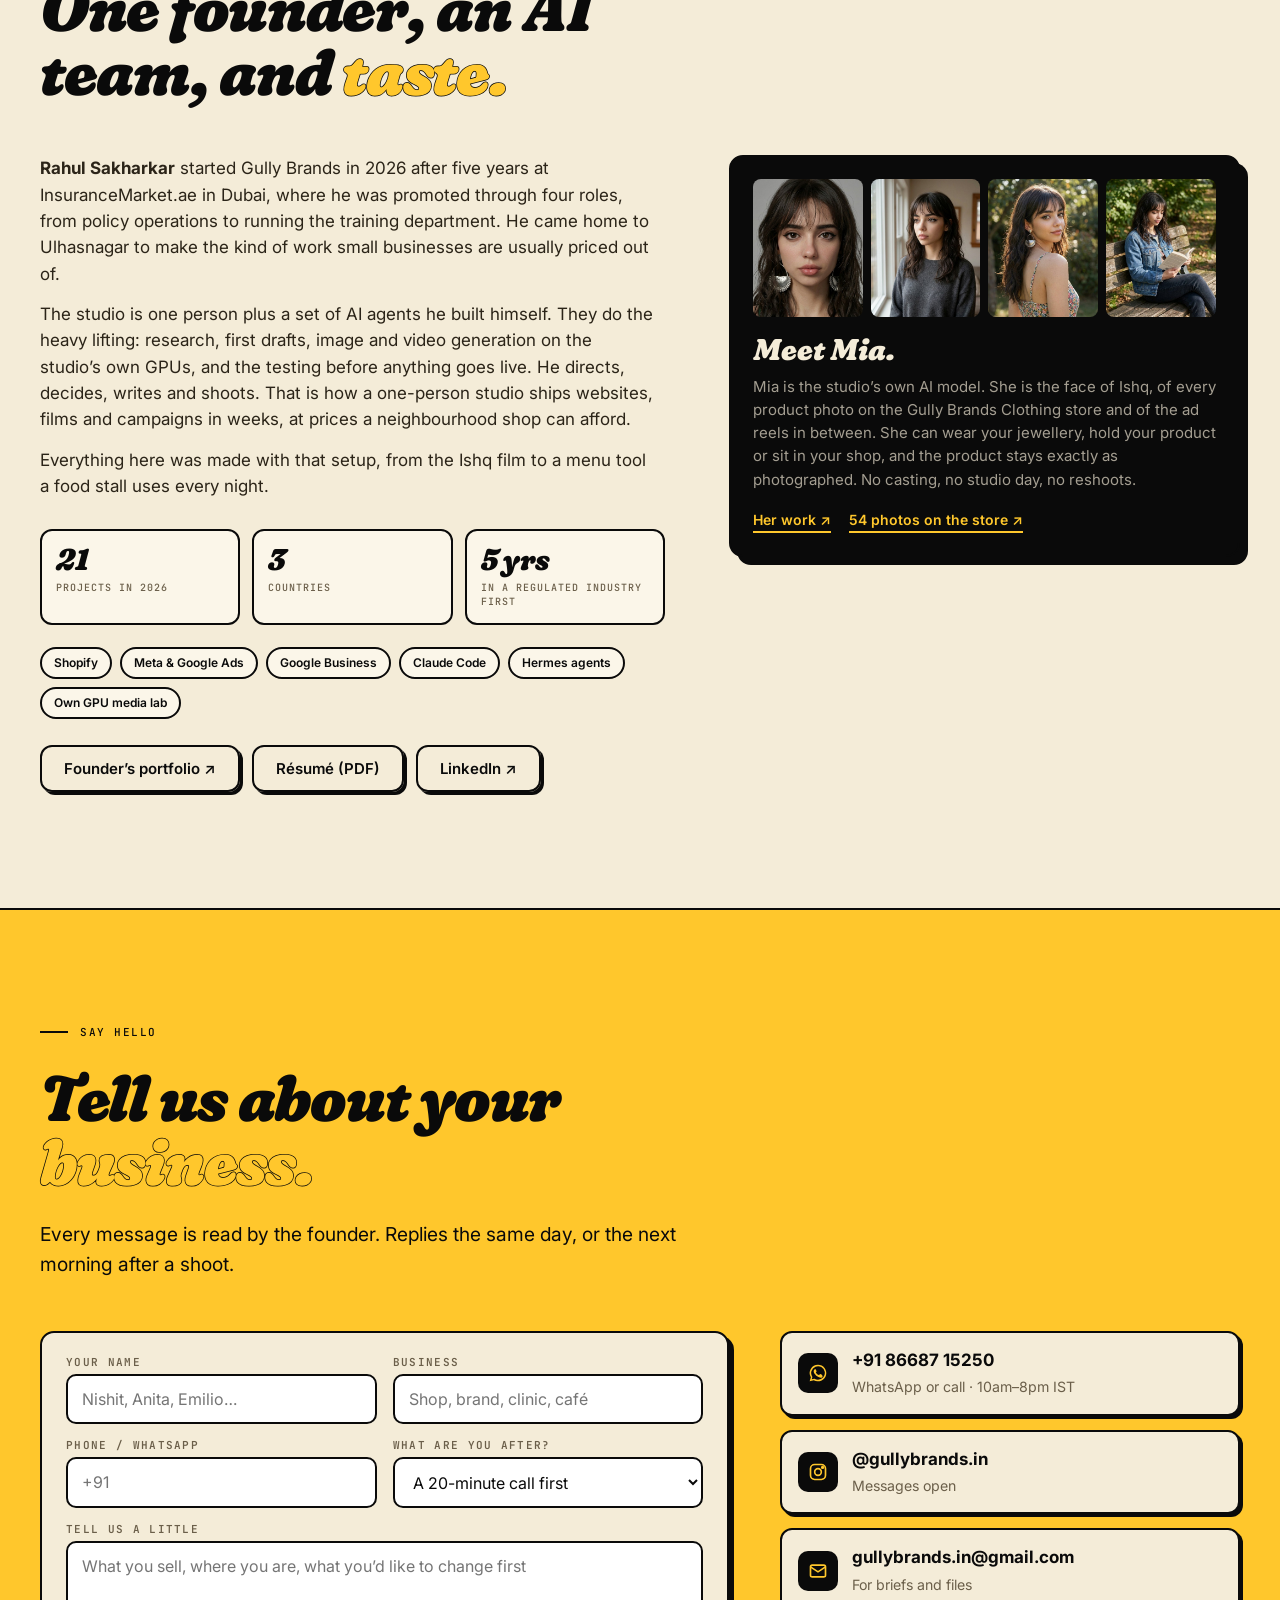
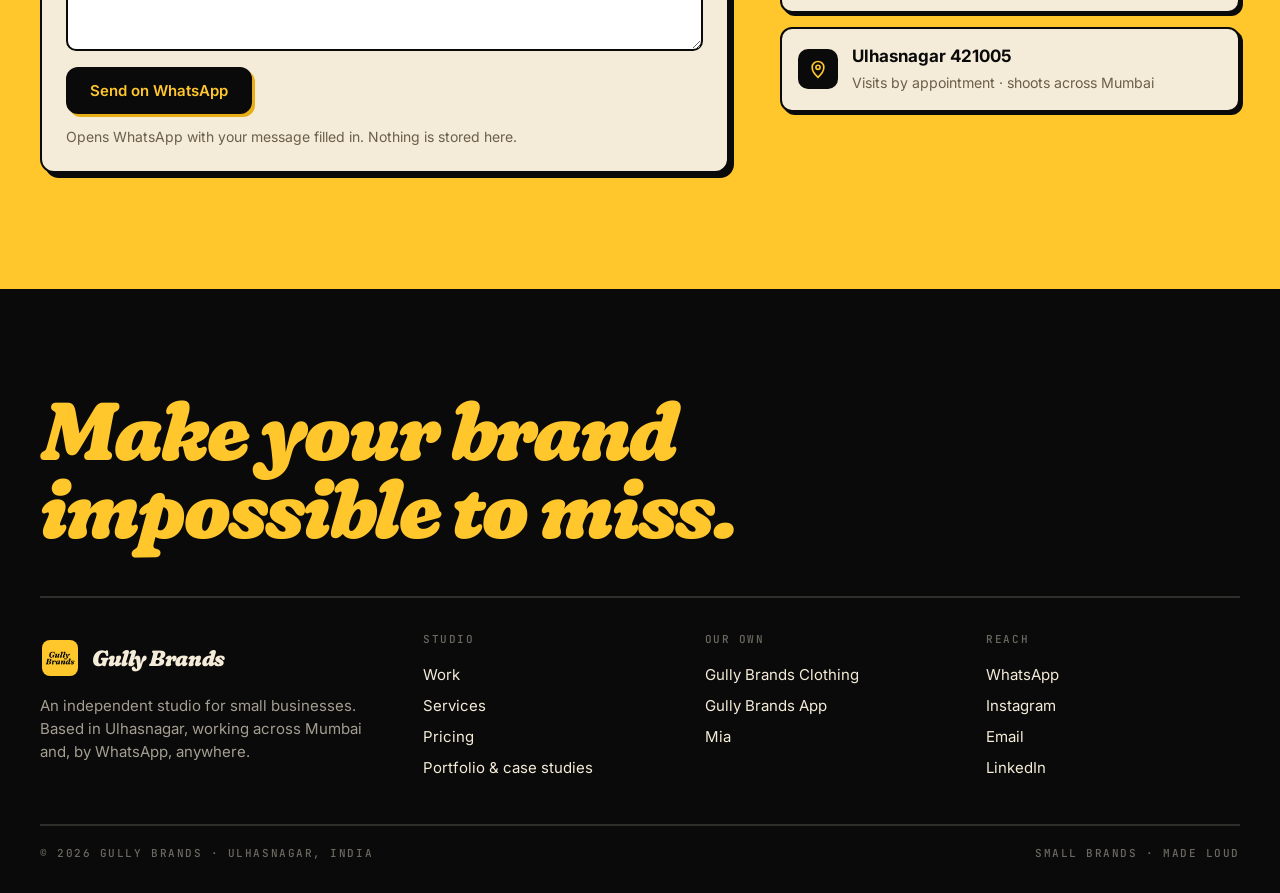
==== commit 84d5d9f6: "Revamp gullybrands.in One static page in place of the React build: hero with the Ishq film, real wor" ====
--- a/index.html
+++ b/index.html
@@ -1,51 +1,615 @@
 <!doctype html>
 <html lang="en">
 <head>
-  <meta charset="utf-8">
-  <meta name="viewport" content="width=device-width, initial-scale=1">
-  <title>Gully Brands — Small brands. Made loud.</title>
-  <link rel="stylesheet" href="site_v6.css">
+<meta charset="utf-8">
+<meta name="viewport" content="width=device-width, initial-scale=1, viewport-fit=cover">
+<title>Gully Brands — Small brands. Made loud.</title>
+<meta name="description" content="Gully Brands is an independent studio in Ulhasnagar making films, websites, online stores and brand kits for small businesses across India, Spain and Poland. Retainers from ₹2,999 a month.">
+<link rel="canonical" href="https://gullybrands.in/">
+<meta name="theme-color" content="#FFC72C">
+<meta property="og:type" content="website">
+<meta property="og:title" content="Gully Brands — Small brands. Made loud.">
+<meta property="og:description" content="Films, websites, stores and brand kits for small businesses. Studio in Ulhasnagar, clients from Ambernath to Madrid.">
+<meta property="og:url" content="https://gullybrands.in/">
+<meta property="og:image" content="https://gullybrands.in/assets/og.jpg">
+<meta name="twitter:card" content="summary_large_image">
+<link rel="icon" href="assets/favicon.png" sizes="64x64">
+<link rel="apple-touch-icon" href="assets/apple-touch-icon.png">
+<link rel="preconnect" href="https://fonts.googleapis.com">
+<link rel="preconnect" href="https://fonts.gstatic.com" crossorigin>
+<link rel="stylesheet" href="https://fonts.googleapis.com/css2?family=Inter:wght@400;500;600;700&family=JetBrains+Mono:wght@400;500;700&display=swap">
+<link rel="preload" href="fonts/Fraunces-72pt-SuperSoft-BlackItalic.ttf" as="font" type="font/ttf" crossorigin>
+<script type="application/ld+json">
+{"@context":"https://schema.org","@type":"ProfessionalService","name":"Gully Brands","url":"https://gullybrands.in/","image":"https://gullybrands.in/assets/og.jpg","logo":"https://gullybrands.in/assets/logo-square-yellow.png","description":"Independent studio making films, websites, online stores and brand kits for small businesses.","telephone":"+918668715250","email":"gullybrands.in@gmail.com","priceRange":"₹2,999+","address":{"@type":"PostalAddress","addressLocality":"Ulhasnagar","addressRegion":"Maharashtra","postalCode":"421005","addressCountry":"IN"},"areaServed":["IN","ES","PL"],"founder":{"@type":"Person","name":"Rahul Sakharkar","sameAs":"https://www.linkedin.com/in/rahul-sakharkar-a75b43177"},"sameAs":["https://www.instagram.com/gullybrands.in/","https://gullybrands.in/portfolio/"],"openingHours":"Mo-Sa 10:00-20:00"}
+</script>
+<style>
+@font-face{font-family:"Fraunces Billboard";src:url("fonts/Fraunces-72pt-SuperSoft-BlackItalic.ttf") format("truetype");font-weight:900;font-style:italic;font-display:swap}
+:root{
+  --yellow:#FFC72C;--yellow-deep:#E8AE15;--tint:#FFE38C;--ink:#0A0A0A;--cream:#F4ECD8;--paper:#FBF6E9;
+  --fg2:#2B2418;--fg3:#6B5F4A;--line:rgba(10,10,10,.14);--line-ink:#0A0A0A;
+  --on-ink:#F4ECD8;--on-ink-dim:rgba(244,236,216,.66);--on-ink-mute:rgba(244,236,216,.42);--line-on-ink:rgba(244,236,216,.16);
+  --shadow:5px 5px 0 var(--ink);--shadow-sm:3px 3px 0 var(--ink);--shadow-lg:8px 8px 0 var(--ink);
+  --f-display:"Fraunces Billboard",Georgia,"Times New Roman",serif;--f-sans:"Inter",-apple-system,BlinkMacSystemFont,"Segoe UI",sans-serif;--f-mono:"JetBrains Mono",ui-monospace,Menlo,monospace;
+  --r:14px;--edge:clamp(18px,4vw,40px);
+}
+*{box-sizing:border-box}
+html{scroll-behavior:smooth;overflow-x:clip;-webkit-text-size-adjust:100%}
+body{margin:0;background:var(--cream);color:var(--ink);font:400 17px/1.55 var(--f-sans);-webkit-font-smoothing:antialiased;overflow-x:clip}
+img,video{display:block;max-width:100%}
+a{color:inherit}
+button{font:inherit;color:inherit}
+h1,h2,h3,h4,p{margin:0}
+.wrap{width:min(1200px,100% - var(--edge) * 2);margin-inline:auto}
+.display{font:900 italic 1em/1 var(--f-display);letter-spacing:-.02em}
+.mono{font:500 11px/1.4 var(--f-mono);letter-spacing:.14em;text-transform:uppercase}
+.eyebrow{display:flex;align-items:center;gap:12px;color:var(--fg3);margin-bottom:18px}
+.eyebrow::before{content:"";width:28px;height:2px;background:currentColor}
+.dark .eyebrow{color:var(--yellow)}
+h2.t{font:900 italic clamp(36px,5vw,64px)/1 var(--f-display);letter-spacing:-.02em;max-width:16ch}
+h2.t em,.hero h1 em{font-style:inherit;color:var(--yellow);-webkit-text-stroke:1.5px var(--ink);paint-order:stroke fill}
+.lede{font-size:clamp(17px,1.5vw,20px);line-height:1.55;color:var(--fg2);max-width:58ch;margin-top:18px}
+.dark .lede{color:var(--on-ink-dim)}
+.sec{padding:clamp(72px,9vw,128px) 0}
+.sec-head{display:grid;gap:8px;margin-bottom:clamp(32px,4vw,56px)}
+.sec-head .row{display:flex;justify-content:space-between;align-items:end;gap:24px;flex-wrap:wrap}
+.btn{display:inline-flex;align-items:center;gap:10px;padding:14px 22px;border-radius:12px;border:2px solid var(--ink);background:var(--yellow);color:var(--ink);font:600 15px/1 var(--f-sans);text-decoration:none;box-shadow:var(--shadow-sm);cursor:pointer;transition:transform .15s,box-shadow .15s,background .15s;white-space:nowrap}
+.btn:hover{transform:translate(-2px,-2px);box-shadow:var(--shadow)}
+.btn:active{transform:translate(1px,1px);box-shadow:1px 1px 0 var(--ink)}
+.btn.ghost{background:transparent}
+.btn.ink{background:var(--ink);color:var(--yellow);box-shadow:3px 3px 0 var(--yellow-deep)}
+.btn.ink:hover{box-shadow:5px 5px 0 var(--yellow-deep)}
+.dark .btn.ghost{color:var(--on-ink);border-color:var(--on-ink);box-shadow:3px 3px 0 var(--yellow)}
+.btn svg{width:16px;height:16px;flex:none}
+
+/* nav */
+.nav{position:sticky;top:0;z-index:40;background:rgba(244,236,216,.92);-webkit-backdrop-filter:blur(10px);backdrop-filter:blur(10px);border-bottom:2px solid var(--ink)}
+.nav .wrap{height:68px;display:flex;align-items:center;justify-content:space-between;gap:20px}
+.logo{display:flex;align-items:center;gap:12px;text-decoration:none}
+.logo img{width:40px;height:40px;border-radius:10px;border:2px solid var(--ink)}
+.logo b{font:900 italic 22px/1 var(--f-display);letter-spacing:-.02em}
+.nav nav{display:flex;align-items:center;gap:6px}
+.nav nav a{text-decoration:none;font:600 14px/1 var(--f-sans);padding:10px 14px;border-radius:999px;border:2px solid transparent;transition:border-color .15s,background .15s}
+.nav nav a:hover{border-color:var(--ink)}
+.nav nav a.cta{background:var(--ink);color:var(--yellow);border-color:var(--ink);margin-left:8px}
+.nav nav a.cta:hover{background:#222}
+.burger{display:none;width:44px;height:44px;border:2px solid var(--ink);border-radius:10px;background:var(--yellow);box-shadow:var(--shadow-sm);cursor:pointer;place-items:center}
+.burger i{display:block;width:18px;height:2px;background:var(--ink);box-shadow:0 -6px 0 var(--ink),0 6px 0 var(--ink)}
+@media (max-width:860px){
+  .nav nav{position:absolute;left:0;right:0;top:68px;background:var(--cream);border-bottom:2px solid var(--ink);flex-direction:column;align-items:stretch;padding:12px var(--edge) 18px;gap:4px;display:none}
+  .nav nav.open{display:flex}
+  .nav nav a{padding:14px 12px;font-size:17px;border-radius:10px}
+  .nav nav a.cta{margin:8px 0 0;text-align:center}
+  .burger{display:grid}
+}
+
+/* hero */
+.hero{background:var(--yellow);border-bottom:2px solid var(--ink);overflow:hidden;position:relative}
+.hero .wrap{display:grid;grid-template-columns:1.05fr .95fr;gap:clamp(28px,5vw,72px);align-items:center;min-height:min(82svh,760px);padding:clamp(48px,7vw,96px) 0}
+.hero .eyebrow{color:var(--ink)}
+.hero h1{font:900 italic clamp(56px,9.4vw,136px)/.92 var(--f-display);letter-spacing:-.03em}
+.hero h1 em{color:var(--cream)}
+.hero .sub{font:600 clamp(19px,1.8vw,24px)/1.3 var(--f-sans);margin-top:26px;max-width:24ch;letter-spacing:-.01em}
+.hero .lede{color:var(--ink);max-width:52ch;margin-top:16px}
+.hero .ctas{display:flex;gap:12px;flex-wrap:wrap;margin-top:32px}
+.hero .ctas .btn{background:var(--cream)}
+.mosaic{position:relative;height:clamp(380px,46vw,560px)}
+.poster{position:absolute;border:2px solid var(--ink);border-radius:var(--r);overflow:hidden;background:var(--ink);box-shadow:var(--shadow-lg)}
+.poster video,.poster img{width:100%;height:100%;object-fit:cover}
+.poster .tag{position:absolute;left:10px;bottom:10px;background:var(--cream);border:2px solid var(--ink);border-radius:999px;padding:6px 10px;font:600 11px/1 var(--f-mono);letter-spacing:.1em;text-transform:uppercase}
+.poster.p1{width:72%;aspect-ratio:16/10;left:0;top:6%;transform:rotate(-3deg);z-index:2}
+.poster.p2{width:46%;aspect-ratio:4/5;right:0;top:0;transform:rotate(4deg);z-index:1}
+.poster.p3{width:52%;aspect-ratio:16/10;right:4%;bottom:0;transform:rotate(-1.5deg);z-index:3}
+.stats{border-top:2px solid var(--ink);background:var(--yellow)}
+.stats .wrap{display:grid;grid-template-columns:repeat(4,1fr)}
+.stats div{padding:22px 0;border-right:2px solid var(--ink);padding-right:18px}
+.stats div+div{padding-left:22px}
+.stats div:last-child{border:0}
+.stats b{display:block;font:900 italic clamp(30px,3.6vw,48px)/1 var(--f-display);letter-spacing:-.02em}
+.stats span{display:block;margin-top:6px;color:var(--fg2)}
+@media (max-width:900px){
+  .hero .wrap{grid-template-columns:1fr;min-height:0}
+  .mosaic{height:auto;aspect-ratio:16/10;max-width:560px}
+  .poster.p1{width:100%;left:0;top:0;transform:rotate(-1.5deg)}
+  .poster.p2,.poster.p3{display:none}
+  .stats .wrap{grid-template-columns:1fr 1fr}
+  .stats div{padding:16px 12px 16px 0}
+  .stats div:nth-child(2){border-right:0}
+  .stats div:nth-child(3){padding-left:0;border-top:2px solid var(--ink)}
+  .stats div:nth-child(4){border-top:2px solid var(--ink)}
+  .stats div+div{padding-left:14px}
+  .stats div:nth-child(3){padding-left:0}
+}
+
+/* marquee */
+.marq{border-bottom:2px solid var(--ink);background:var(--cream);overflow:hidden;padding:18px 0}
+.marq .track{display:flex;gap:0;width:max-content;animation:marq 48s linear infinite}
+.marq span{font:900 italic 26px/1 var(--f-display);letter-spacing:-.01em;padding:0 22px;white-space:nowrap;display:flex;align-items:center;gap:22px}
+.marq span::after{content:"✦";font:400 14px var(--f-sans);color:var(--fg3)}
+@keyframes marq{to{transform:translateX(-50%)}}
+.marq:hover .track{animation-play-state:paused}
+
+/* film */
+.dark{background:var(--ink);color:var(--on-ink)}
+.film .frame{position:relative;border:2px solid var(--on-ink);border-radius:var(--r);overflow:hidden;box-shadow:8px 8px 0 var(--yellow);aspect-ratio:21/9;background:#000;cursor:pointer}
+.film .frame video,.film .frame img{width:100%;height:100%;object-fit:cover;opacity:.92}
+.film .play{position:absolute;inset:0;display:grid;place-items:center;pointer-events:none}
+.film .play span{display:inline-flex;align-items:center;gap:14px;background:var(--yellow);color:var(--ink);border:2px solid var(--ink);border-radius:999px;padding:14px 22px 14px 16px;font:700 15px/1 var(--f-sans);box-shadow:var(--shadow-sm);transition:transform .2s}
+.film .frame:hover .play span{transform:scale(1.04)}
+.film .play i{width:36px;height:36px;border-radius:50%;background:var(--ink);display:grid;place-items:center}
+.film .play i::after{content:"";border-style:solid;border-width:8px 0 8px 13px;border-color:transparent transparent transparent var(--yellow);margin-left:3px}
+.film .cap{display:flex;justify-content:space-between;gap:24px;flex-wrap:wrap;margin-top:22px;color:var(--on-ink-dim)}
+.film .cap b{color:var(--on-ink);font-weight:600}
+@media (max-width:700px){.film .frame{aspect-ratio:16/10}}
+
+/* work */
+.filters{display:flex;gap:8px;flex-wrap:wrap}
+.chip{padding:10px 16px;border-radius:999px;border:2px solid var(--ink);background:transparent;font:600 13px/1 var(--f-sans);cursor:pointer;transition:background .15s,color .15s}
+.chip:hover{background:var(--tint)}
+.chip.on{background:var(--ink);color:var(--yellow)}
+.grid{display:grid;grid-template-columns:repeat(auto-fill,minmax(300px,1fr));gap:26px}
+.card{background:var(--paper);border:2px solid var(--ink);border-radius:var(--r);overflow:hidden;box-shadow:var(--shadow);display:flex;flex-direction:column;transition:transform .2s,box-shadow .2s}
+.card:hover{transform:translate(-3px,-3px);box-shadow:var(--shadow-lg)}
+.card[hidden]{display:none}
+.card .media{position:relative;aspect-ratio:16/10;background:#111;border-bottom:2px solid var(--ink);overflow:hidden}
+.card .media img,.card .media video{position:absolute;inset:0;width:100%;height:100%;object-fit:cover}
+.card .media video{opacity:0;transition:opacity .3s}
+.card .media video.on{opacity:1}
+.stamp{position:absolute;top:10px;left:10px;background:var(--cream);border:2px solid var(--ink);border-radius:999px;padding:6px 10px;font:600 10px/1 var(--f-mono);letter-spacing:.12em;text-transform:uppercase}
+.stamp.res{left:auto;right:10px;background:var(--yellow);font-weight:700}
+.card .body{padding:18px 18px 16px;display:grid;gap:6px;flex:1}
+.card h3{font:900 italic 24px/1.05 var(--f-display);letter-spacing:-.015em}
+.card .where{color:var(--fg3);font:500 11px/1.4 var(--f-mono);letter-spacing:.1em;text-transform:uppercase}
+.card p{color:var(--fg2);font-size:15px;line-height:1.5}
+.card .links{display:flex;gap:16px;margin-top:auto;padding-top:12px;font:600 14px/1 var(--f-sans)}
+.card .links a{text-decoration:none;border-bottom:2px solid var(--ink);padding:8px 0 4px;display:inline-block}
+.card .links a:hover{color:var(--fg3);border-color:var(--fg3)}
+.more{display:flex;justify-content:center;margin-top:40px}
+.more .btn{white-space:normal;text-align:center;line-height:1.3}
+
+/* services */
+.svc{display:grid;grid-template-columns:repeat(auto-fit,minmax(280px,1fr));gap:22px}
+.svc article{background:var(--paper);border:2px solid var(--ink);border-radius:var(--r);padding:24px;box-shadow:var(--shadow-sm);display:grid;gap:12px;align-content:start}
+.svc article.hi{background:var(--yellow)}
+.svc .n{font:700 12px/1 var(--f-mono);letter-spacing:.12em;color:var(--fg3)}
+.svc h3{font:900 italic 28px/1.05 var(--f-display);letter-spacing:-.015em}
+.svc ul{margin:0;padding:0;list-style:none;display:grid;gap:8px;color:var(--fg2);font-size:15px}
+.svc li{padding-left:18px;position:relative}
+.svc li::before{content:"✦";position:absolute;left:0;top:0;font-size:11px;color:var(--ink)}
+.svc .from{margin-top:6px;padding-top:12px;border-top:2px solid var(--ink);font:600 14px/1 var(--f-sans);display:flex;justify-content:space-between;align-items:center}
+.svc .from span{color:var(--fg3);font:500 11px/1 var(--f-mono);letter-spacing:.1em;text-transform:uppercase}
+
+/* process */
+.steps{display:grid;grid-template-columns:repeat(4,1fr);gap:0;border:2px solid var(--ink);border-radius:var(--r);overflow:hidden;background:var(--paper);box-shadow:var(--shadow)}
+.steps div{padding:26px 22px;border-right:2px solid var(--ink)}
+.steps div:last-child{border-right:0}
+.steps b{display:block;font:900 italic 44px/1 var(--f-display);color:var(--yellow);-webkit-text-stroke:1.5px var(--ink);paint-order:stroke fill;margin-bottom:12px}
+.steps h3{font:700 18px/1.25 var(--f-sans);margin-bottom:8px}
+.steps p{color:var(--fg2);font-size:15px}
+@media (max-width:900px){.steps{grid-template-columns:1fr 1fr}.steps div:nth-child(2){border-right:0}.steps div:nth-child(n+3){border-top:2px solid var(--ink)}}
+@media (max-width:520px){.steps{grid-template-columns:1fr}.steps div{border-right:0!important}.steps div+div{border-top:2px solid var(--ink)}}
+
+/* pricing */
+.plans{display:grid;grid-template-columns:repeat(3,1fr);gap:22px;align-items:stretch}
+.plan{position:relative;border:2px solid var(--on-ink);border-radius:var(--r);padding:26px 24px;display:grid;gap:16px;align-content:start;background:transparent}
+.plan.hi{background:var(--yellow);color:var(--ink);border-color:var(--ink);box-shadow:8px 8px 0 var(--on-ink)}
+.plan .pick{position:absolute;top:-14px;left:22px;background:var(--ink);color:var(--yellow);border:2px solid var(--yellow);border-radius:999px;padding:6px 10px;font:700 10px/1 var(--f-mono);letter-spacing:.12em;text-transform:uppercase}
+.plan .name{font:500 11px/1 var(--f-mono);letter-spacing:.14em;text-transform:uppercase;color:var(--on-ink-dim)}
+.plan.hi .name{color:var(--fg3)}
+.plan .price{font:900 italic 48px/1 var(--f-display);letter-spacing:-.02em}
+.plan .price small{font:500 15px/1 var(--f-sans);letter-spacing:0;margin-left:4px;opacity:.75}
+.plan ul{margin:0;padding:0;list-style:none;display:grid;gap:9px;font-size:15px;color:var(--on-ink-dim)}
+.plan.hi ul{color:var(--fg2)}
+.plan li{padding-left:18px;position:relative}
+.plan li::before{content:"→";position:absolute;left:0;top:0;font-weight:700;color:var(--yellow)}
+.plan.hi li::before{color:var(--ink)}
+.plan .btn{justify-content:center;margin-top:6px}
+.plan:not(.hi) .btn{box-shadow:3px 3px 0 var(--on-ink)}
+.plan .who{color:var(--on-ink-mute);font-size:13.5px;line-height:1.5}
+.plan.hi .who{color:var(--fg3)}
+.once{display:grid;grid-template-columns:repeat(4,1fr);gap:18px;margin-top:22px}
+.once article{border:2px solid var(--line-on-ink);border-radius:var(--r);padding:20px;display:grid;gap:8px;align-content:start}
+.once .name{font:500 10px/1.4 var(--f-mono);letter-spacing:.12em;text-transform:uppercase;color:var(--on-ink-dim)}
+.once .price{font:900 italic 32px/1 var(--f-display)}
+.once p{color:var(--on-ink-dim);font-size:14px}
+.once a{color:var(--yellow);font:600 14px/1 var(--f-sans);text-decoration:none;border-bottom:2px solid var(--yellow);padding:8px 0 4px;justify-self:start;margin-top:2px}
+.note{margin-top:28px;color:var(--on-ink-dim);font-size:15px;max-width:70ch}
+.note a{color:var(--yellow)}
+@media (max-width:980px){.plans{grid-template-columns:1fr}.once{grid-template-columns:1fr 1fr}}
+@media (max-width:520px){.once{grid-template-columns:1fr}}
+
+/* studio */
+.studio{display:grid;grid-template-columns:1.1fr .9fr;gap:clamp(32px,5vw,72px);align-items:start}
+.studio .copy p{color:var(--fg2);margin-top:14px;max-width:56ch}
+.studio .copy p:first-of-type{margin-top:0}
+.studio .links{display:flex;gap:12px;flex-wrap:wrap;margin-top:26px}
+.facts{display:grid;grid-template-columns:repeat(3,1fr);gap:12px;margin-top:30px}
+.facts div{border:2px solid var(--ink);border-radius:12px;padding:14px;background:var(--paper)}
+.facts b{display:block;font:900 italic 30px/1 var(--f-display)}
+.facts span{display:block;color:var(--fg3);font:500 10px/1.4 var(--f-mono);letter-spacing:.1em;text-transform:uppercase;margin-top:6px}
+.mia{border:2px solid var(--ink);border-radius:var(--r);background:var(--ink);color:var(--on-ink);padding:22px;box-shadow:var(--shadow-lg)}
+.mia .pics{display:grid;grid-template-columns:repeat(4,1fr);gap:8px}
+.mia .pics img{aspect-ratio:4/5;object-fit:cover;border-radius:8px;width:100%}
+.mia h3{font:900 italic 30px/1 var(--f-display);margin-top:18px}
+.mia p{color:var(--on-ink-dim);font-size:15px;margin-top:10px}
+.mia .row{display:flex;gap:18px;margin-top:14px;flex-wrap:wrap}
+.mia .row a{color:var(--yellow);font:600 14px/1 var(--f-sans);text-decoration:none;border-bottom:2px solid var(--yellow);padding:8px 0 4px;display:inline-block}
+.stack{display:flex;gap:8px;flex-wrap:wrap;margin-top:22px}
+.stack span{border:2px solid var(--ink);border-radius:999px;padding:8px 12px;font:600 12px/1 var(--f-sans);background:var(--paper)}
+@media (max-width:900px){.studio{grid-template-columns:1fr}}
+
+/* contact */
+.yellow{background:var(--yellow);border-top:2px solid var(--ink);border-bottom:2px solid var(--ink)}
+.contact{display:grid;grid-template-columns:1.2fr .8fr;gap:clamp(24px,4vw,56px);align-items:start}
+form{background:var(--cream);border:2px solid var(--ink);border-radius:var(--r);padding:24px;box-shadow:var(--shadow);display:grid;gap:16px}
+.f2{display:grid;grid-template-columns:1fr 1fr;gap:16px}
+label{display:grid;gap:6px;font:600 11px/1 var(--f-mono);letter-spacing:.12em;text-transform:uppercase;color:var(--fg3)}
+input,select,textarea{width:100%;border:2px solid var(--ink);border-radius:10px;background:#fff;padding:12px 14px;font:400 16px/1.4 var(--f-sans);color:var(--ink)}
+textarea{resize:vertical;min-height:110px}
+input:focus,select:focus,textarea:focus{outline:3px solid var(--yellow);outline-offset:1px}
+.aside{display:grid;gap:14px}
+.aside a,.aside div.c{display:flex;align-items:center;gap:14px;background:var(--cream);border:2px solid var(--ink);border-radius:12px;padding:14px 16px;text-decoration:none;box-shadow:var(--shadow-sm)}
+.aside .ic{width:40px;height:40px;border-radius:10px;background:var(--ink);color:var(--yellow);display:grid;place-items:center;flex:none}
+.aside .ic svg{width:20px;height:20px}
+.aside b{display:block;font-weight:700}
+.aside small{color:var(--fg3)}
+@media (max-width:860px){.contact{grid-template-columns:1fr}.f2{grid-template-columns:1fr}}
+
+/* footer */
+footer{background:var(--ink);color:var(--on-ink);padding:clamp(56px,7vw,96px) 0 32px}
+footer .big{font:900 italic clamp(40px,6.4vw,88px)/.95 var(--f-display);letter-spacing:-.025em;color:var(--yellow);max-width:14ch}
+footer .cols{display:grid;grid-template-columns:1.4fr 1fr 1fr 1fr;gap:28px;margin-top:48px;padding-top:36px;border-top:2px solid var(--line-on-ink)}
+footer h5{margin:0 0 14px;font:500 11px/1 var(--f-mono);letter-spacing:.14em;text-transform:uppercase;color:var(--on-ink-mute)}
+footer a{display:block;color:var(--on-ink);text-decoration:none;padding:4px 0;font-size:15px}
+footer a:hover{color:var(--yellow)}
+footer p{color:var(--on-ink-dim);font-size:15px;max-width:40ch;margin-top:12px}
+footer .base{display:flex;justify-content:space-between;gap:16px;flex-wrap:wrap;margin-top:40px;padding-top:20px;border-top:2px solid var(--line-on-ink);color:var(--on-ink-mute)}
+@media (max-width:760px){footer .cols{grid-template-columns:1fr 1fr}}
+
+/* film dialog */
+dialog.lb{max-width:min(1200px,calc(100vw - 24px));max-height:calc(100dvh - 24px);padding:0;border:2px solid var(--on-ink);border-radius:var(--r);background:#000;color:var(--on-ink);overflow:hidden}
+dialog.lb::backdrop{background:rgba(10,10,10,.9)}
+.lb-top{display:flex;justify-content:space-between;align-items:center;gap:12px;padding:12px 14px 12px 18px}
+.lb-top button{font:600 12px/1 var(--f-mono);letter-spacing:.1em;text-transform:uppercase;color:var(--ink);background:var(--yellow);border:2px solid var(--yellow);border-radius:999px;padding:9px 14px;cursor:pointer}
+dialog.lb video{width:min(1200px,calc(100vw - 28px));max-height:calc(100dvh - 90px);aspect-ratio:16/9;background:#000}
+html:has(dialog[open]){overflow:hidden}
+
+/* reveal */
+.rv{opacity:0;transform:translateY(18px);transition:opacity .7s ease,transform .7s cubic-bezier(.2,.7,.2,1)}
+.rv.in{opacity:1;transform:none}
+@media (prefers-reduced-motion:reduce){.rv{opacity:1;transform:none;transition:none}.marq .track{animation:none}html{scroll-behavior:auto}}
+.sr{position:absolute;width:1px;height:1px;overflow:hidden;clip:rect(0 0 0 0);white-space:nowrap}
+</style>
 </head>
 <body>
-  <div id="root"></div>
-
-  <script src="https://unpkg.com/react@18.3.1/umd/react.development.js" integrity="sha384-hD6/rw4ppMLGNu3tX5cjIb+uRZ7UkRJ6BPkLpg4hAu/6onKUg4lLsHAs9EBPT82L" crossorigin="anonymous"></script>
-  <script src="https://unpkg.com/react-dom@18.3.1/umd/react-dom.development.js" integrity="sha384-u6aeetuaXnQ38mYT8rp6sbXaQe3NL9t+IBXmnYxwkUI2Hw4bsp2Wvmx4yRQF1uAm" crossorigin="anonymous"></script>
-  <script src="https://unpkg.com/@babel/standalone@7.29.0/babel.min.js" integrity="sha384-m08KidiNqLdpJqLq95G/LEi8Qvjl/xUYll3QILypMoQ65QorJ9Lvtp2RXYGBFj1y" crossorigin="anonymous"></script>
-
-  <script type="text/babel" src="components.jsx"></script>
-  <script type="text/babel">
-    const { useState } = React;
-
-    function App() {
-      const [active, setActive] = useState("work");
-      const onNav = (k) => {
-        setActive(k);
-        const el = document.getElementById(k === "home" ? "" : k);
-        if (el) {
-          const top = el.getBoundingClientRect().top + window.scrollY - 80;
-          window.scrollTo({ top, behavior: "smooth" });
-        } else if (k === "home") {
-          window.scrollTo({ top: 0, behavior: "smooth" });
-        }
-      };
-      return (
-        <React.Fragment>
-          <Header active={active} onNav={onNav} />
-          <main>
-            <Hero />
-            <WhatIDo />
-            <Work />
-            <Pricing />
-            <About />
-            <Contact />
-          </main>
-          <Footer />
-        </React.Fragment>
-      );
-    }
-
-    ReactDOM.createRoot(document.getElementById("root")).render(<App />);
-  </script>
+
+<header class="nav">
+  <div class="wrap">
+    <a class="logo" href="#top" aria-label="Gully Brands, home"><img src="assets/logo-square-yellow.png" alt="" width="40" height="40"><b>Gully Brands</b></a>
+    <button class="burger" id="burger" aria-label="Menu" aria-expanded="false" aria-controls="menu"><i></i></button>
+    <nav id="menu" aria-label="Site">
+      <a href="#work">Work</a><a href="#services">Services</a><a href="#pricing">Pricing</a><a href="#studio">Studio</a><a href="#contact">Contact</a>
+      <a class="cta" href="https://wa.me/918668715250?text=Hi%20Gully%20Brands%2C%20I%27d%20like%20to%20book%20a%2020-minute%20call." target="_blank" rel="noopener">WhatsApp ↗</a>
+    </nav>
+  </div>
+</header>
+
+<main id="top">
+<section class="hero">
+  <div class="wrap">
+    <div>
+      <p class="eyebrow mono">Ulhasnagar · Mumbai · Clients in India, Spain &amp; Poland</p>
+      <h1>Small brands.<br>Made <em>loud.</em></h1>
+      <p class="sub">Films, websites, stores and brand kits for businesses that never had an agency.</p>
+      <p class="lede">An independent studio that does the whole job: the brand, the site, the shoot, the ads and the Google profile. Priced in plain rupees, shipped in weeks, and built to look like it cost far more than it did.</p>
+      <div class="ctas">
+        <a class="btn" href="#work">See the work <svg viewBox="0 0 24 24" fill="none" stroke="currentColor" stroke-width="2.2" stroke-linecap="round" stroke-linejoin="round"><path d="M5 12h14M13 6l6 6-6 6"/></svg></a>
+        <a class="btn ink" href="https://wa.me/918668715250?text=Hi%20Gully%20Brands%2C%20I%27d%20like%20to%20book%20a%2020-minute%20call." target="_blank" rel="noopener">Book a 20-min call</a>
+      </div>
+    </div>
+    <div class="mosaic" aria-hidden="true">
+      <div class="poster p1"><video muted loop playsinline autoplay preload="auto" poster="portfolio/media/work/ishq.jpg"><source src="portfolio/media/work/ishq.mp4" type="video/mp4"></video><span class="tag">Ishq · brand film</span></div>
+      <div class="poster p2"><img src="portfolio/media/ads/ng-w01.jpg" alt="" loading="lazy"><span class="tag">Nakoda Gold</span></div>
+      <div class="poster p3"><video muted loop playsinline autoplay preload="metadata" poster="portfolio/media/work/pets.jpg"><source src="portfolio/media/work/pets.mp4" type="video/mp4"></video><span class="tag">Pet shop site</span></div>
+    </div>
+  </div>
+  <div class="stats"><div class="wrap">
+    <div><b>21</b><span>projects shipped in 2026</span></div>
+    <div><b>12</b><span>businesses, 3 countries</span></div>
+    <div><b>2–6</b><span>weeks from call to launch</span></div>
+    <div><b>₹2,999</b><span>is where it starts</span></div>
+  </div></div>
+</section>
+
+<div class="marq" aria-hidden="true"><div class="track" id="marq"></div></div>
+
+<section class="sec dark film" id="film">
+  <div class="wrap">
+    <div class="sec-head rv">
+      <p class="eyebrow mono">Showreel</p>
+      <h2 class="t">A jewellery film with <em>no</em> camera crew.</h2>
+      <p class="lede">Ishq is a 93-second brand film for Nakoda Silver. Written, directed and cut in the studio, with Mia, our own AI model, as its face. Every piece she wears is the real 92.5 silver.</p>
+    </div>
+    <div class="frame rv" id="playFilm" role="button" tabindex="0" aria-label="Play Ishq, the full film">
+      <video muted loop playsinline autoplay preload="metadata" poster="portfolio/media/work/ishq.jpg"><source src="portfolio/media/work/ishq.mp4" type="video/mp4"></video>
+      <div class="play"><span><i></i>Watch the film · 1:33</span></div>
+    </div>
+    <div class="cap rv"><div><b>Ishq</b> · Nakoda Silver · 2026</div><div>Made entirely in the studio: concept, storyboard, every shot, edit and grade.</div></div>
+  </div>
+</section>
+
+<section class="sec" id="work">
+  <div class="wrap">
+    <div class="sec-head rv">
+      <p class="eyebrow mono">Selected work</p>
+      <div class="row">
+        <h2 class="t">Real shops. Real <em>results.</em></h2>
+        <div class="filters" id="filters" role="group" aria-label="Filter the work"></div>
+      </div>
+      <p class="lede">Every photo and clip here is the actual business, not a stock library. Hover a card to see the site in use; open the case study for the full story.</p>
+    </div>
+    <div class="grid" id="grid"></div>
+    <div class="more rv"><a class="btn ghost" href="portfolio/">Full portfolio, case studies &amp; ads ↗</a></div>
+  </div>
+</section>
+
+<section class="sec" id="services" style="background:var(--paper);border-top:2px solid var(--ink);border-bottom:2px solid var(--ink)">
+  <div class="wrap">
+    <div class="sec-head rv">
+      <p class="eyebrow mono">What we do</p>
+      <h2 class="t">One studio for the <em>whole</em> job.</h2>
+      <p class="lede">Most small businesses need five vendors to look like a brand. Here it is one call. Pick a piece, or hand over the lot.</p>
+    </div>
+    <div class="svc">
+      <article class="rv"><span class="n">01</span><h3>Websites &amp; online stores</h3><ul><li>Fast sites on your own domain, built to win local searches</li><li>Shopify stores and headless storefronts with live stock and checkout</li><li>Menus, catalogues and booking that open straight into WhatsApp</li></ul><div class="from">From ₹4,999<span>mini-site · ₹9,999 full site</span></div></article>
+      <article class="rv hi"><span class="n">02</span><h3>Films, reels &amp; ads</h3><ul><li>Brand films cut to the beat, like Ishq</li><li>Festival campaigns: posters, reels and Meta &amp; Google ad sets</li><li>Product shoots with Mia, our AI model, with your product kept exactly as it is</li></ul><div class="from">Quoted per project<span>reels inside every plan</span></div></article>
+      <article class="rv"><span class="n">03</span><h3>Brand kits &amp; identity</h3><ul><li>Logo, colour and type rules you can hand to any printer</li><li>Signage, packaging, menus and poster systems</li><li>Print-ready files, every time</li></ul><div class="from">From ₹2,999<span>logo &amp; brand board</span></div></article>
+      <article class="rv"><span class="n">04</span><h3>Instagram, run for you</h3><ul><li>A monthly shoot at your shop, or clips you send on WhatsApp</li><li>8 to 16 posts and reels a month, captions and local hashtags written</li><li>A bio-link page that books or sells in one tap</li></ul><div class="from">From ₹2,999 / month<span>cancel any month</span></div></article>
+      <article class="rv"><span class="n">05</span><h3>Google &amp; local search</h3><ul><li>Google Business profile set up, verified and kept alive</li><li>Reviews answered, a QR stand for the counter, geotagged photos</li><li>Area pages and Merchant Center feeds for shops that sell online</li></ul><div class="from">From ₹1,999<span>maps optimisation</span></div></article>
+      <article class="rv"><span class="n">06</span><h3>AI tools for your shop</h3><ul><li>WhatsApp assistants that know your prices and hours</li><li>Tools like Tomorrow’s Menu, built for one business and its routine</li><li>The Gully Brands App: one product photo in, a finished post out</li></ul><div class="from">Scoped on the call<span>app.gullybrands.in</span></div></article>
+    </div>
+  </div>
+</section>
+
+<section class="sec" id="process">
+  <div class="wrap">
+    <div class="sec-head rv">
+      <p class="eyebrow mono">How it works</p>
+      <h2 class="t">Twenty minutes to a <em>plan.</em></h2>
+    </div>
+    <div class="steps rv">
+      <div><b>1</b><h3>A 20-minute call</h3><p>On WhatsApp or in person. You talk about the business; we work out what would move the needle first.</p></div>
+      <div><b>2</b><h3>A scope in rupees</h3><p>One message with what you get, what it costs and when it ships. No decks, no retainers you can’t explain.</p></div>
+      <div><b>3</b><h3>Built in two to six weeks</h3><p>You see it as it comes together and change what you like. Monthly plans start with a shoot in month one.</p></div>
+      <div><b>4</b><h3>Live, and handed over</h3><p>Your domain, your accounts, your files. Stay on a plan for the monthly work, or take it from here.</p></div>
+    </div>
+  </div>
+</section>
+
+<section class="sec dark" id="pricing">
+  <div class="wrap">
+    <div class="sec-head rv">
+      <p class="eyebrow mono">Pricing</p>
+      <h2 class="t">No asterisks. Rupees <em>up front.</em></h2>
+      <p class="lede">Twelve clients at a time, so every one gets the founder. Every plan can be cancelled any month.</p>
+    </div>
+    <div class="plans">
+      <article class="plan rv">
+        <span class="name">Starter</span><div class="price">₹2,999<small>/ month</small></div>
+        <ul><li>8 posts a month: photos and carousels</li><li>Google Business profile set up and optimised</li><li>One kickoff shoot in month one</li><li>Captions and local hashtags written for you</li><li>From month two you send phone clips on WhatsApp</li><li>Cancel any month</li></ul>
+        <a class="btn" href="https://wa.me/918668715250?text=Hi%20Gully%20Brands%2C%20I%27d%20like%20to%20start%20the%20Starter%20plan%20(%E2%82%B92%2C999%2Fmonth)." target="_blank" rel="noopener">Start on Starter</a>
+        <p class="who">For a shop posting for the first time, at less than ₹100 a day.</p>
+      </article>
+      <article class="plan hi rv">
+        <span class="pick">Most picked</span>
+        <span class="name">Growth</span><div class="price">₹5,999<small>/ month</small></div>
+        <ul><li>Everything in Starter</li><li>A one-hour shoot at your shop every month</li><li>12 posts or reels a month, three a week</li><li>Google profile run for you: reviews, updates, geotagged photos</li><li>A bio-link booking page with a WhatsApp form</li><li>A review QR stand for your counter</li></ul>
+        <a class="btn ink" href="https://wa.me/918668715250?text=Hi%20Gully%20Brands%2C%20I%27d%20like%20to%20start%20the%20Growth%20plan%20(%E2%82%B95%2C999%2Fmonth)." target="_blank" rel="noopener">Start on Growth</a>
+        <p class="who">Replaces a part-time marketing hire and keeps the neighbourhood walking in.</p>
+      </article>
+      <article class="plan rv">
+        <span class="name">Premium</span><div class="price">₹9,999<small>/ month</small></div>
+        <ul><li>Everything in Growth</li><li>Two shoots a month</li><li>16 reels a month, four a week</li><li>Meta and Google ads set up, with local targeting and creatives</li><li>WhatsApp Business catalogue and greeting</li><li>Local SEO with review replies handled</li></ul>
+        <a class="btn" href="https://wa.me/918668715250?text=Hi%20Gully%20Brands%2C%20I%27d%20like%20to%20start%20the%20Premium%20plan%20(%E2%82%B99%2C999%2Fmonth)." target="_blank" rel="noopener">Start on Premium</a>
+        <p class="who">For showrooms and stores ready to put money behind ads and see it back in sales.</p>
+      </article>
+    </div>
+    <p class="eyebrow mono rv" style="margin-top:56px">One-time jobs</p>
+    <div class="once">
+      <article class="rv"><span class="name">Logo &amp; brand board</span><div class="price">₹2,999</div><p>Logo, colour palette and type rules, with print-ready files for signboards and stickers.</p><a href="https://wa.me/918668715250?text=Hi%20Gully%20Brands%2C%20I%27d%20like%20a%20logo%20and%20brand%20board%20(%E2%82%B92%2C999)." target="_blank" rel="noopener">Book it →</a></article>
+      <article class="rv"><span class="name">Brand website</span><div class="price">₹9,999</div><p>A multi-section site on your domain: copy, catalogue, booking and search set up.</p><a href="https://wa.me/918668715250?text=Hi%20Gully%20Brands%2C%20I%27d%20like%20a%20brand%20website%20(%E2%82%B99%2C999)." target="_blank" rel="noopener">Book it →</a></article>
+      <article class="rv"><span class="name">WhatsApp booking mini-site</span><div class="price">₹4,999</div><p>A one-page site whose form opens a pre-filled WhatsApp chat. Ideal as a bio link.</p><a href="https://wa.me/918668715250?text=Hi%20Gully%20Brands%2C%20I%27d%20like%20a%20WhatsApp%20booking%20mini-site%20(%E2%82%B94%2C999)." target="_blank" rel="noopener">Book it →</a></article>
+      <article class="rv"><span class="name">Google Maps optimisation</span><div class="price">₹1,999</div><p>Profile set up and verified, keywords, a review QR stand and a guide to ranking for “near me”.</p><a href="https://wa.me/918668715250?text=Hi%20Gully%20Brands%2C%20I%27d%20like%20Google%20Maps%20optimisation%20(%E2%82%B91%2C999)." target="_blank" rel="noopener">Book it →</a></article>
+    </div>
+    <p class="note rv">Films, ad campaigns and AI product shoots are quoted per project after the call. Working outside India? The same work ships to Madrid and Poland; ask for a quote in euros.</p>
+  </div>
+</section>
+
+<section class="sec" id="studio">
+  <div class="wrap">
+    <div class="sec-head rv">
+      <p class="eyebrow mono">The studio</p>
+      <h2 class="t">One founder, an AI team, and <em>taste.</em></h2>
+    </div>
+    <div class="studio">
+      <div class="copy rv">
+        <p><strong>Rahul Sakharkar</strong> started Gully Brands in 2026 after five years at InsuranceMarket.ae in Dubai, where he was promoted through four roles, from policy operations to running the training department. He came home to Ulhasnagar to make the kind of work small businesses are usually priced out of.</p>
+        <p>The studio is one person plus a set of AI agents he built himself. They do the heavy lifting: research, first drafts, image and video generation on the studio’s own GPUs, and the testing before anything goes live. He directs, decides, writes and shoots. That is how a one-person studio ships websites, films and campaigns in weeks, at prices a neighbourhood shop can afford.</p>
+        <p>Everything here was made with that setup, from the Ishq film to a menu tool a food stall uses every night.</p>
+        <div class="facts">
+          <div><b>21</b><span>projects in 2026</span></div>
+          <div><b>3</b><span>countries</span></div>
+          <div><b>5 yrs</b><span>in a regulated industry first</span></div>
+        </div>
+        <div class="stack" aria-label="Tools"><span>Shopify</span><span>Meta &amp; Google Ads</span><span>Google Business</span><span>Claude Code</span><span>Hermes agents</span><span>Own GPU media lab</span></div>
+        <div class="links">
+          <a class="btn ghost" href="portfolio/">Founder’s portfolio ↗</a>
+          <a class="btn ghost" href="portfolio/media/Rahul_Sakharkar_CV.pdf" target="_blank" rel="noopener">Résumé (PDF)</a>
+          <a class="btn ghost" href="https://www.linkedin.com/in/rahul-sakharkar-a75b43177" target="_blank" rel="noopener">LinkedIn ↗</a>
+        </div>
+      </div>
+      <aside class="mia rv">
+        <div class="pics">
+          <img src="portfolio/media/mia4/mia-1.jpg" alt="Mia, the studio’s AI model, portrait" loading="lazy">
+          <img src="portfolio/media/mia4/mia-2.jpg" alt="Mia by a window" loading="lazy">
+          <img src="portfolio/media/mia4/mia-3.jpg" alt="Mia in a garden at golden hour" loading="lazy">
+          <img src="portfolio/media/mia4/mia-4.jpg" alt="Mia on a bench" loading="lazy">
+        </div>
+        <h3>Meet Mia.</h3>
+        <p>Mia is the studio’s own AI model. She is the face of Ishq, of every product photo on the Gully Brands Clothing store and of the ad reels in between. She can wear your jewellery, hold your product or sit in your shop, and the product stays exactly as photographed. No casting, no studio day, no reshoots.</p>
+        <div class="row"><a href="portfolio/#mia">Her work ↗</a><a href="https://shop.gullybrands.in" target="_blank" rel="noopener">54 photos on the store ↗</a></div>
+      </aside>
+    </div>
+  </div>
+</section>
+
+<section class="sec yellow" id="contact">
+  <div class="wrap">
+    <div class="sec-head rv">
+      <p class="eyebrow mono" style="color:var(--ink)">Say hello</p>
+      <h2 class="t">Tell us about your <em>business.</em></h2>
+      <p class="lede" style="color:var(--ink)">Every message is read by the founder. Replies the same day, or the next morning after a shoot.</p>
+    </div>
+    <div class="contact">
+      <form id="form" class="rv" novalidate>
+        <div class="f2">
+          <label>Your name<input name="name" autocomplete="name" placeholder="Nishit, Anita, Emilio…" required></label>
+          <label>Business<input name="biz" autocomplete="organization" placeholder="Shop, brand, clinic, café"></label>
+        </div>
+        <div class="f2">
+          <label>Phone / WhatsApp<input name="phone" type="tel" autocomplete="tel" placeholder="+91"></label>
+          <label>What are you after?<select name="plan"><option>A 20-minute call first</option><option>Starter plan · ₹2,999/mo</option><option>Growth plan · ₹5,999/mo</option><option>Premium plan · ₹9,999/mo</option><option>A website or store</option><option>A logo &amp; brand board</option><option>A film, reels or ads</option><option>Google Maps &amp; reviews</option><option>Something else</option></select></label>
+        </div>
+        <label>Tell us a little<textarea name="msg" placeholder="What you sell, where you are, what you’d like to change first"></textarea></label>
+        <div style="display:flex;gap:12px;align-items:center;flex-wrap:wrap"><button class="btn ink" type="submit">Send on WhatsApp</button><span style="color:var(--fg3);font-size:14px">Opens WhatsApp with your message filled in. Nothing is stored here.</span></div>
+      </form>
+      <div class="aside rv">
+        <a href="https://wa.me/918668715250" target="_blank" rel="noopener"><span class="ic"><svg viewBox="0 0 24 24" fill="currentColor"><path d="M12 2a10 10 0 0 0-8.6 15.1L2 22l5-1.3A10 10 0 1 0 12 2Zm0 18.2a8.2 8.2 0 0 1-4.2-1.2l-.3-.2-3 .8.8-2.9-.2-.3A8.2 8.2 0 1 1 12 20.2Zm4.5-6.1c-.2-.1-1.5-.7-1.7-.8-.2-.1-.4-.1-.6.1l-.8 1c-.1.2-.3.2-.5.1a6.7 6.7 0 0 1-3.3-2.9c-.3-.4.2-.4.7-1.3.1-.2 0-.3 0-.5l-.8-1.8c-.2-.5-.4-.4-.6-.4h-.5a1 1 0 0 0-.7.3 3 3 0 0 0-.9 2.2 5.2 5.2 0 0 0 1.1 2.8 12 12 0 0 0 4.6 4c1.7.7 2.3.8 3.2.7.5-.1 1.5-.6 1.7-1.2.2-.6.2-1.1.1-1.2l-.5-.3Z"/></svg></span><div><b>+91 86687 15250</b><small>WhatsApp or call · 10am–8pm IST</small></div></a>
+        <a href="https://www.instagram.com/gullybrands.in/" target="_blank" rel="noopener"><span class="ic"><svg viewBox="0 0 24 24" fill="none" stroke="currentColor" stroke-width="2"><rect x="3" y="3" width="18" height="18" rx="5"/><circle cx="12" cy="12" r="4"/><circle cx="17.5" cy="6.5" r="1" fill="currentColor"/></svg></span><div><b>@gullybrands.in</b><small>Messages open</small></div></a>
+        <a href="mailto:gullybrands.in@gmail.com"><span class="ic"><svg viewBox="0 0 24 24" fill="none" stroke="currentColor" stroke-width="2"><rect x="3" y="5" width="18" height="14" rx="2"/><path d="m3 7 9 6 9-6"/></svg></span><div><b>gullybrands.in@gmail.com</b><small>For briefs and files</small></div></a>
+        <div class="c"><span class="ic"><svg viewBox="0 0 24 24" fill="none" stroke="currentColor" stroke-width="2"><path d="M12 22s7-6.2 7-12a7 7 0 1 0-14 0c0 5.8 7 12 7 12Z"/><circle cx="12" cy="10" r="2.5"/></svg></span><div><b>Ulhasnagar 421005</b><small>Visits by appointment · shoots across Mumbai</small></div></div>
+      </div>
+    </div>
+  </div>
+</section>
+</main>
+
+<footer>
+  <div class="wrap">
+    <p class="big">Make your brand impossible to miss.</p>
+    <div class="cols">
+      <div><a class="logo" href="#top" style="color:var(--on-ink)"><img src="assets/logo-square-yellow.png" alt="" width="40" height="40"><b>Gully Brands</b></a><p>An independent studio for small businesses. Based in Ulhasnagar, working across Mumbai and, by WhatsApp, anywhere.</p></div>
+      <div><h5>Studio</h5><a href="#work">Work</a><a href="#services">Services</a><a href="#pricing">Pricing</a><a href="portfolio/">Portfolio &amp; case studies</a></div>
+      <div><h5>Our own</h5><a href="https://shop.gullybrands.in" target="_blank" rel="noopener">Gully Brands Clothing</a><a href="https://app.gullybrands.in" target="_blank" rel="noopener">Gully Brands App</a><a href="portfolio/#mia">Mia</a></div>
+      <div><h5>Reach</h5><a href="https://wa.me/918668715250" target="_blank" rel="noopener">WhatsApp</a><a href="https://www.instagram.com/gullybrands.in/" target="_blank" rel="noopener">Instagram</a><a href="mailto:gullybrands.in@gmail.com">Email</a><a href="https://www.linkedin.com/in/rahul-sakharkar-a75b43177" target="_blank" rel="noopener">LinkedIn</a></div>
+    </div>
+    <div class="base mono"><span>© 2026 Gully Brands · Ulhasnagar, India</span><span>Small brands · Made loud</span></div>
+  </div>
+</footer>
+
+<dialog class="lb" id="lb" aria-label="Ishq, the full film">
+  <div class="lb-top"><span class="mono">Ishq · Nakoda Silver · 1:33</span><button type="button" id="lbX">Close</button></div>
+  <video id="lbV" controls playsinline preload="none" poster="portfolio/media/ishq-full-poster.jpg"><source src="portfolio/media/ishq-full.webm" type="video/webm"><source src="portfolio/media/ishq-full.mp4" type="video/mp4"></video>
+</dialog>
+
+<script>
+(() => {
+  const $ = s => document.querySelector(s), $$ = s => [...document.querySelectorAll(s)];
+  const touch = matchMedia('(hover: none)').matches, reduce = matchMedia('(prefers-reduced-motion: reduce)').matches;
+  const P = 'portfolio/';
+
+  // ---- nav
+  const burger = $('#burger'), menu = $('#menu');
+  burger.addEventListener('click', () => { const o = menu.classList.toggle('open'); burger.setAttribute('aria-expanded', String(o)); });
+  menu.addEventListener('click', e => { if (e.target.tagName === 'A') { menu.classList.remove('open'); burger.setAttribute('aria-expanded', 'false'); } });
+
+  // ---- clients marquee
+  const CLIENTS = ['Nakoda Gold', 'Nakoda Silver', 'Emonfer Ebanistería', 'Shree Swami Samarth Pets', 'Sai Healthy Corner', 'Bellmarcq', 'Nails Anamur', 'Mad Arcade', 'The Himalayan Squad', 'Luna Hooks', 'The Nut Atelier', 'Laptop Guru'];
+  $('#marq').innerHTML = [...CLIENTS, ...CLIENTS].map(c => `<span>${c}</span>`).join('');
+
+  // ---- work. Media comes from the portfolio in this same repo; keys match its case studies.
+  const WORK = [
+    { k: 'nakoda-gold', n: 'Nakoda Gold', w: 'Jeweller · Ambernath', d: 'A website with a live gold rate at the centre of six channels, the Diwali campaign, posters, TV and video ads.', r: ['4.7★', '204 Google reviews'], c: ['web', 'ads', 'local'], url: 'https://nakodagold.com' },
+    { k: 'nakoda-silver', n: 'Nakoda Silver', w: 'Sterling silver · Ambernath', d: 'Brand kit, a Shopify store and four films, Ishq among them, with Mia as the face of the label.', r: ['4', 'ad films'], c: ['store', 'ads', 'brand'], url: 'https://nakodasilver.com' },
+    { k: 'pets', n: 'Shree Swami Samarth Pets', w: 'Pet shop & vet · Ulhasnagar', d: 'Website, a Google profile with every review answered, and the festival reels, including the account’s best post ever.', r: ['285', 'likes on one reel'], c: ['web', 'ads', 'local'], url: 'https://shreeswamisamarthpetshop.in' },
+    { k: 'emonfer', n: 'Emonfer Ebanistería', w: 'Custom carpentry · Madrid', d: 'A rebrand and a Spanish site with eleven area pages that now ranks first for custom carpentry in its town.', r: ['#1', 'local pack'], c: ['web', 'brand', 'local'], url: 'https://emonfer.es' },
+    { k: 'sai', n: 'Sai Healthy Corner', w: 'Healthy food stall · Ulhasnagar', d: 'A menu site where customers pre-book tomorrow’s meal on WhatsApp by 9 pm and collect at 8 am.', r: ['84', 'menu items'], c: ['web'], url: 'https://saihealthycorner.in' },
+    { k: 'menu-maker', n: 'Tomorrow’s Menu maker', w: 'AI tool · for the same stall', d: 'Anita taps what she is cooking and gets finished, on-brand WhatsApp Status cards in seconds, caption included.', r: ['1 tap', 'to WhatsApp'], c: ['ai'], url: 'https://sai-healthy-corner.surge.sh', case: 'menu' },
+    { k: 'gb-app', n: 'Gully Brands App', w: 'Our own product · SaaS', d: 'A shop uploads one phone photo of what it sells and gets back a finished post, poster or reel with the product untouched.', r: ['Live', 'payments'], c: ['ai', 'own'], url: 'https://app.gullybrands.in' },
+    { k: 'gb-shop', n: 'Gully Brands Clothing', w: 'Our own label · headless store', d: 'A Y2K crop-top label on a headless Shopify store, with 54 product photos of Mia and a Google Shopping feed for every size.', r: ['54', 'product photos'], c: ['store', 'own'], url: 'https://shop.gullybrands.in' },
+    { k: 'bellmarcq', n: 'Bellmarcq', w: 'Fabric maker · Bhiwandi', d: 'A B2B site for a mill established in 1989, opening on a scroll-driven film of the fabric.', r: ['1989', 'established'], c: ['web'], url: 'https://bellmarcq.surge.sh' },
+    { k: 'mad-arcade', n: 'Mad Arcade', w: 'Arcade cabinets · Madrid', d: 'Eleven pages and a configurator for custom arcade machines, with a 120-frame scroll film.', r: ['11', 'pages'], c: ['web'], url: 'https://mad-arcade-demo.surge.sh' },
+    { k: 'nut', n: 'The Nut Atelier', w: 'Gourmet walnuts · India', d: 'Identity, site and copy for a luxury walnut brand, with cinematic flavour loops.', r: ['4', 'flavours'], c: ['web', 'brand'], url: 'https://the-nut-atelier.surge.sh' },
+    { k: 'nails', n: 'Nails Anamur', w: 'Nail studio · Poland', d: 'A studio site in Polish with a scroll film and one-tap booking.', c: ['web'], url: 'https://nails-anamur.surge.sh' },
+    { k: 'luna', n: 'Luna Hooks', w: 'Handmade crochet · Dehradun', d: 'A looping lookbook with a yarn customizer and friction-free WhatsApp ordering.', c: ['web', 'store'], url: 'https://luna-hooks.surge.sh' },
+    { k: 'himalayan', n: 'The Himalayan Squad', w: 'Trek expeditions · Himalaya', d: 'A booking site for expeditions, with a proposal deck and cinematic reels.', c: ['web', 'ads'], url: 'https://himalayan-squad.surge.sh' },
+    { k: 'laptop-guru', n: 'Laptop Guru', w: 'Laptop shop · Ulhasnagar', d: 'A pitch site for repairs and refurbished laptops, with a scroll video.', c: ['web'], url: 'https://laptop-guru.surge.sh' },
+  ];
+  const CATS = [['all', 'All'], ['web', 'Websites'], ['store', 'Stores'], ['ads', 'Films & ads'], ['brand', 'Brand'], ['local', 'Google & local'], ['ai', 'AI tools'], ['own', 'Our own']];
+  const LABEL = { web: 'Website', store: 'Online store', ads: 'Film & ads', brand: 'Brand', local: 'Local search', ai: 'AI tool', own: 'Our own' };
+  const esc = s => s.replace(/[&<>"]/g, c => ({ '&': '&amp;', '<': '&lt;', '>': '&gt;', '"': '&quot;' }[c]));
+  const grid = $('#grid');
+  grid.innerHTML = WORK.map(w => `<article class="card rv" data-c="${w.c.join(' ')}">
+    <div class="media"><img src="${P}media/work/${w.k}.jpg" alt="" loading="lazy" width="800" height="500"><video muted loop playsinline preload="none" disableremoteplayback data-src="${P}media/work/${w.k}.mp4" aria-hidden="true"></video>
+      <span class="stamp">${LABEL[w.c[0]]}</span>${w.r ? `<span class="stamp res">${esc(w.r[0])} · ${esc(w.r[1])}</span>` : ''}</div>
+    <div class="body"><h3>${esc(w.n)}</h3><span class="where">${esc(w.w)}</span><p>${esc(w.d)}</p>
+      <div class="links"><a href="${w.url}" target="_blank" rel="noopener">Visit site ↗</a><a href="${P}#${w.case || w.k}">Case study →</a></div></div>
+  </article>`).join('');
+  const cards = $$('#grid .card');
+  $('#filters').innerHTML = CATS.map(([k, l], i) => `<button type="button" class="chip${i ? '' : ' on'}" data-f="${k}" aria-pressed="${i ? 'false' : 'true'}">${l}</button>`).join('');
+  $('#filters').addEventListener('click', e => {
+    const b = e.target.closest('.chip'); if (!b) return;
+    $$('.chip').forEach(c => { c.classList.toggle('on', c === b); c.setAttribute('aria-pressed', String(c === b)); });
+    const f = b.dataset.f;
+    cards.forEach(c => { c.hidden = f !== 'all' && !c.dataset.c.split(' ').includes(f); if (!c.hidden) c.classList.add('in'); });
+    playVisible();
+  });
+  // previews: a clip loads the first time it is needed; desktop plays on hover, touch plays what is on screen
+  const vidOf = c => c.querySelector('video');
+  const play = v => { if (!v) return; if (!v.src) v.src = v.dataset.src; v.play().then(() => v.classList.add('on'), () => {}); };
+  const stop = v => { if (v && !v.paused) { v.pause(); v.classList.remove('on'); } };
+  const seen = new Set();
+  const playVisible = () => { if (!touch) return; cards.forEach(c => { const v = vidOf(c); seen.has(c) && !c.hidden ? play(v) : stop(v); }); };
+  if ('IntersectionObserver' in window) {
+    const io = new IntersectionObserver(es => es.forEach(e => {
+      if (e.isIntersecting && e.intersectionRatio > .55) seen.add(e.target); else seen.delete(e.target);
+      if (touch) { if (seen.has(e.target) && !e.target.hidden) play(vidOf(e.target)); else stop(vidOf(e.target)); }
+    }), { threshold: [0, .6] });
+    cards.forEach(c => io.observe(c));
+  }
+  if (!touch) {
+    grid.addEventListener('pointerover', e => { const c = e.target.closest('.card'); if (c) play(vidOf(c)); });
+    grid.addEventListener('pointerout', e => { const c = e.target.closest('.card'); if (c && !c.contains(e.relatedTarget)) stop(vidOf(c)); });
+  }
+
+  // ---- hero and showreel loops: play once they have data, never fight the network
+  $$('.hero video, .film video').forEach(v => { v.play().catch(() => {}); v.addEventListener('canplay', () => v.play().catch(() => {}), { once: true }); });
+
+  // ---- the full film
+  const lb = $('#lb'), lbV = $('#lbV');
+  const openFilm = () => { lb.showModal(); lbV.currentTime = 0; lbV.play().catch(() => {}); };
+  $('#playFilm').addEventListener('click', openFilm);
+  $('#playFilm').addEventListener('keydown', e => { if (e.key === 'Enter' || e.key === ' ') { e.preventDefault(); openFilm(); } });
+  $('#lbX').addEventListener('click', () => lb.close());
+  lb.addEventListener('click', e => { const r = lb.getBoundingClientRect(); if (e.target === lb && (e.clientX < r.left || e.clientX > r.right || e.clientY < r.top || e.clientY > r.bottom)) lb.close(); });
+  lb.addEventListener('close', () => lbV.pause());
+
+  // ---- contact form → WhatsApp
+  $('#form').addEventListener('submit', e => {
+    e.preventDefault();
+    const f = new FormData(e.target), g = k => (f.get(k) || '').toString().trim();
+    if (!g('name')) { e.target.name.focus(); return; }
+    const lines = [`Hi Gully Brands, I'm ${g('name')}${g('biz') ? ` from ${g('biz')}` : ''}.`, `Looking for: ${g('plan')}.`];
+    if (g('msg')) lines.push(g('msg'));
+    if (g('phone')) lines.push(`Reach me on ${g('phone')}.`);
+    window.open('https://wa.me/918668715250?text=' + encodeURIComponent(lines.join('\n')), '_blank', 'noopener');
+  });
+
+  // ---- reveal on scroll
+  if (!reduce && 'IntersectionObserver' in window) {
+    const ro = new IntersectionObserver(es => es.forEach(e => { if (e.isIntersecting) { e.target.classList.add('in'); ro.unobserve(e.target); } }), { rootMargin: '0px 0px -8% 0px' });
+    $$('.rv').forEach(el => { if (el.getBoundingClientRect().top < innerHeight) el.classList.add('in'); else ro.observe(el); });
+  } else $$('.rv').forEach(el => el.classList.add('in'));
+})();
+</script>
 </body>
 </html>
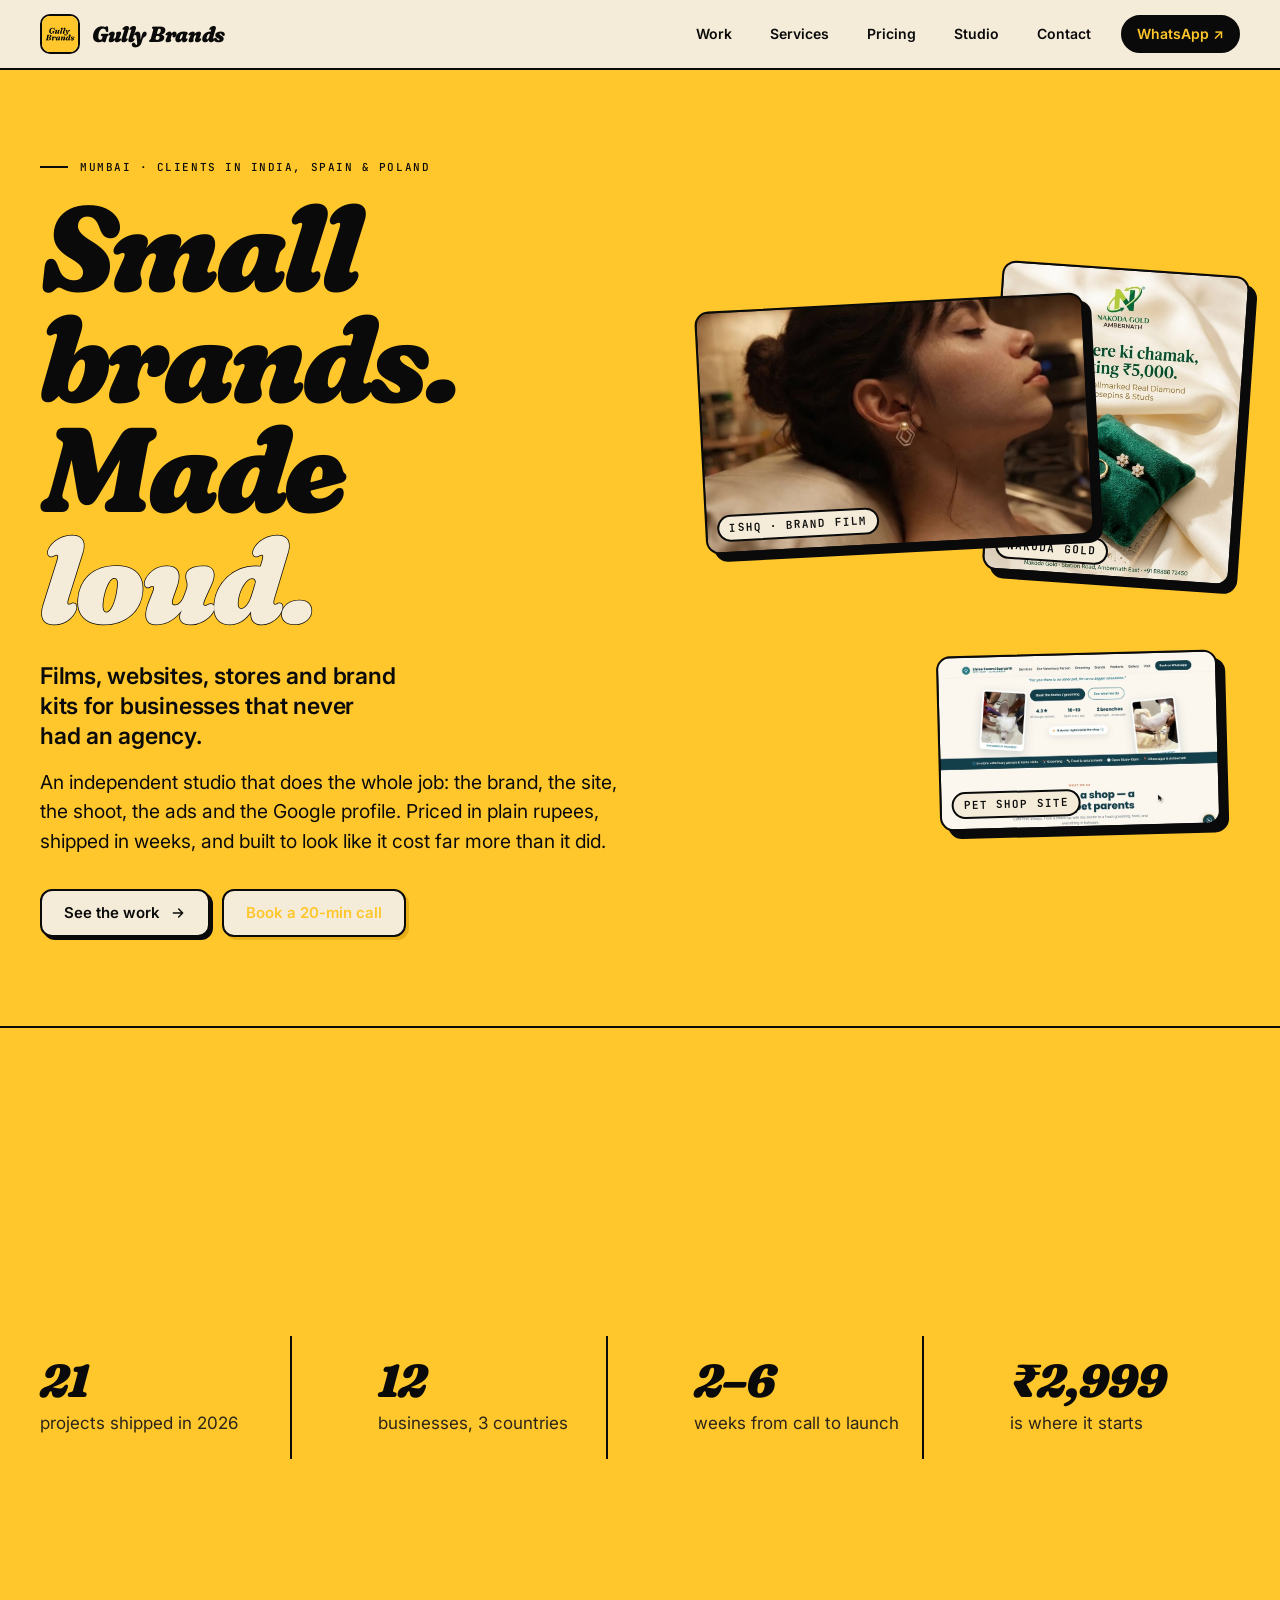
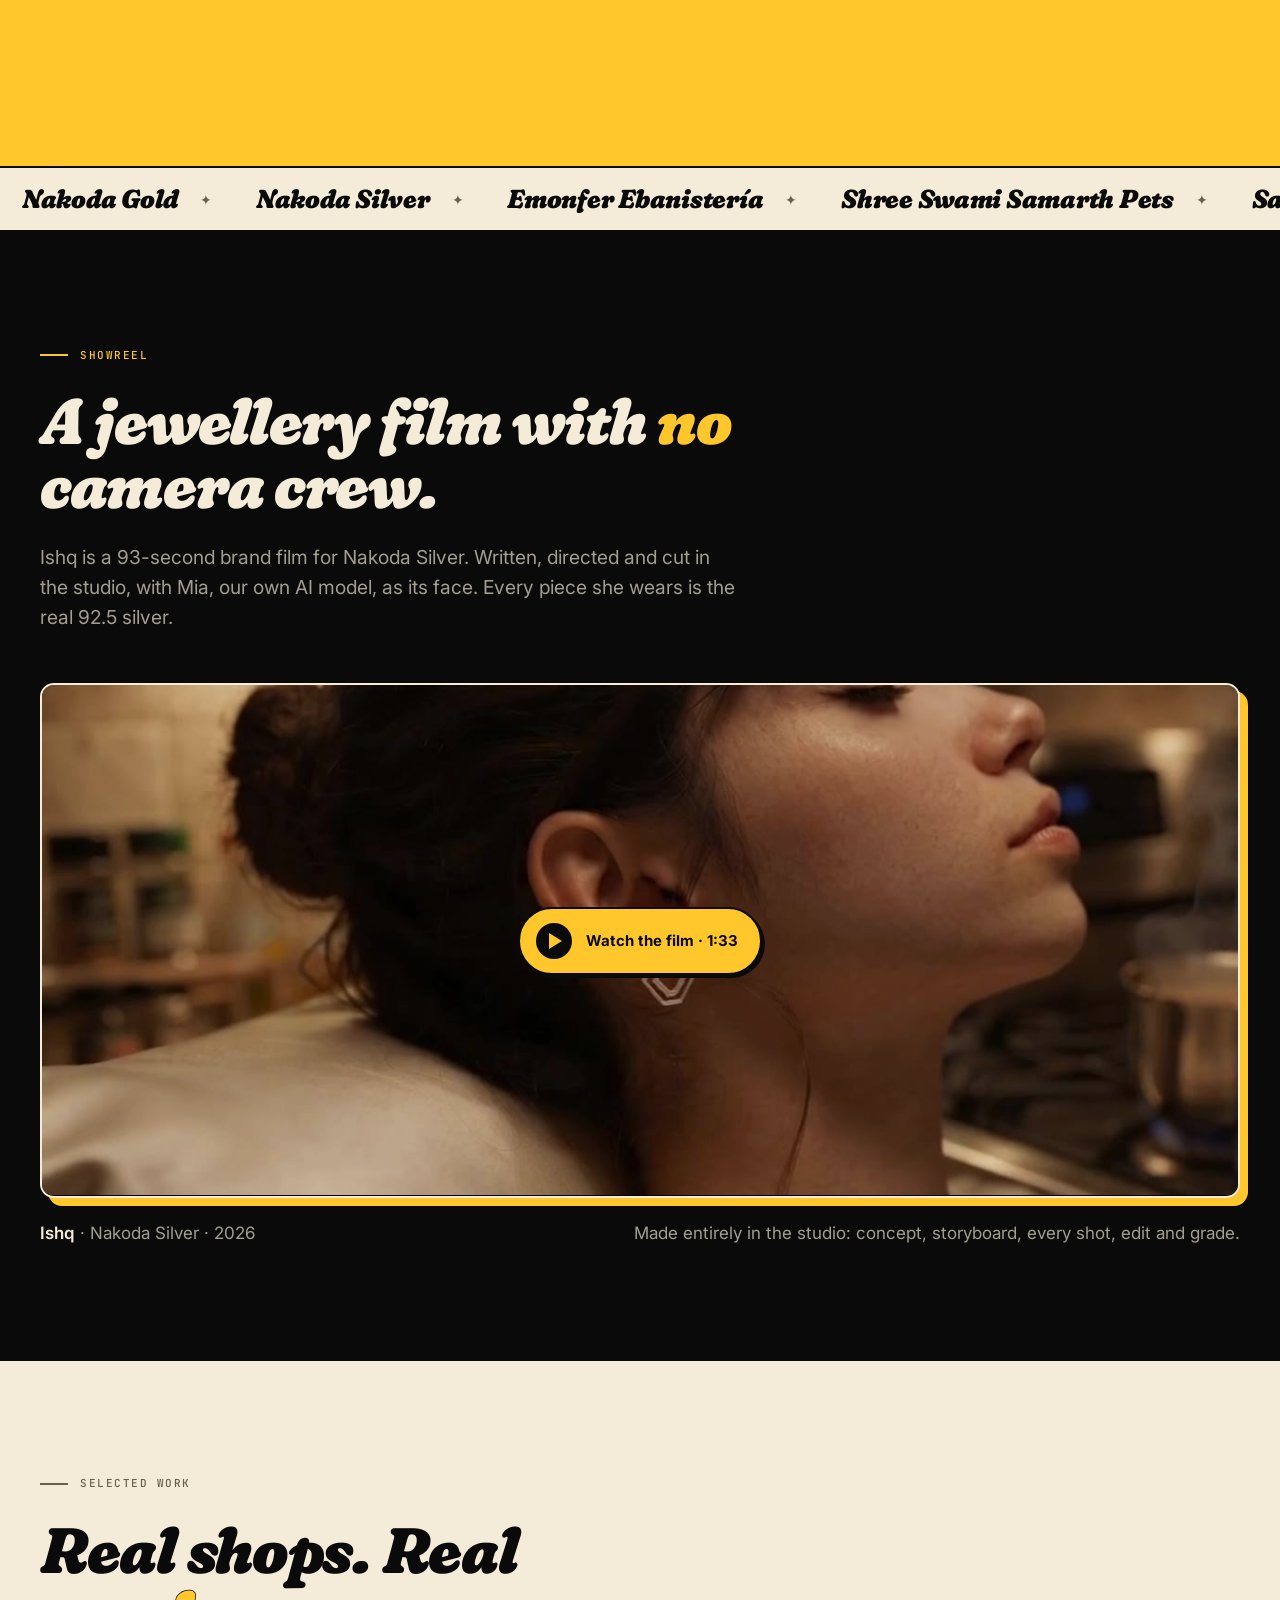
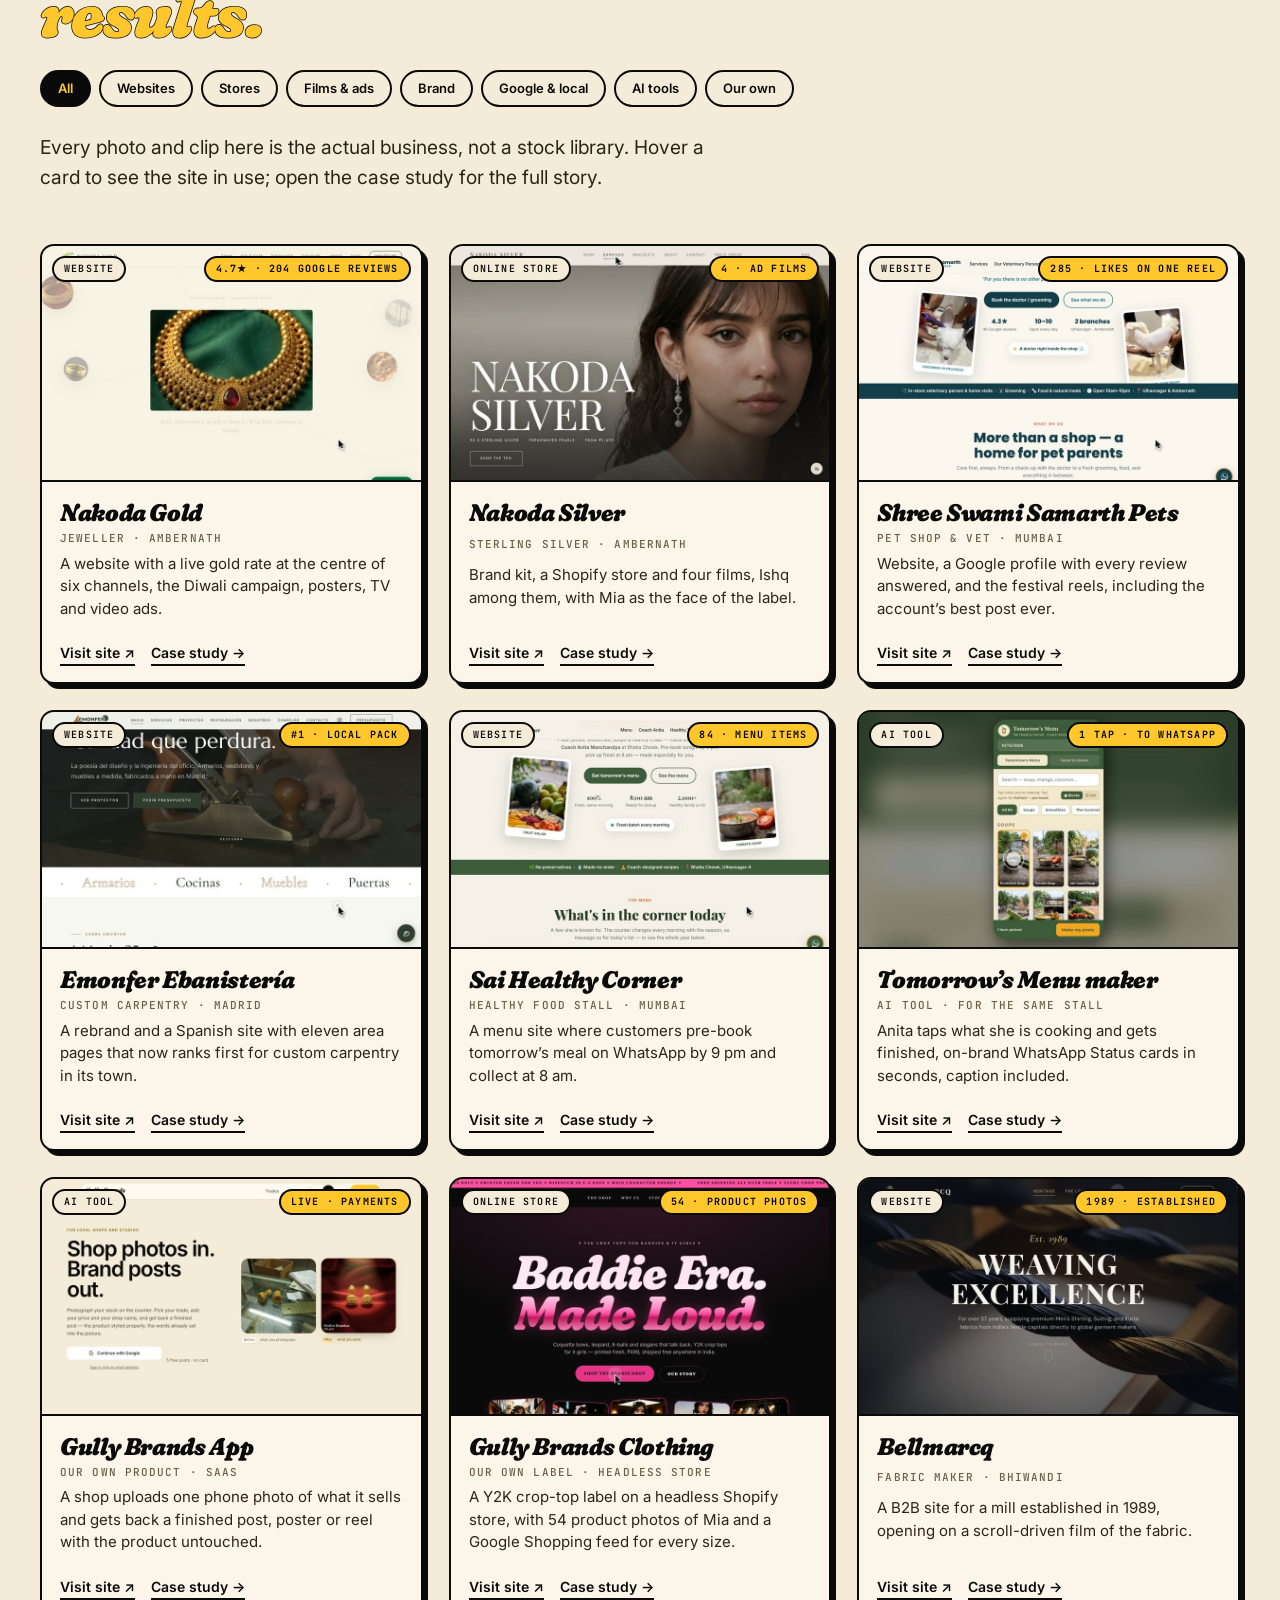
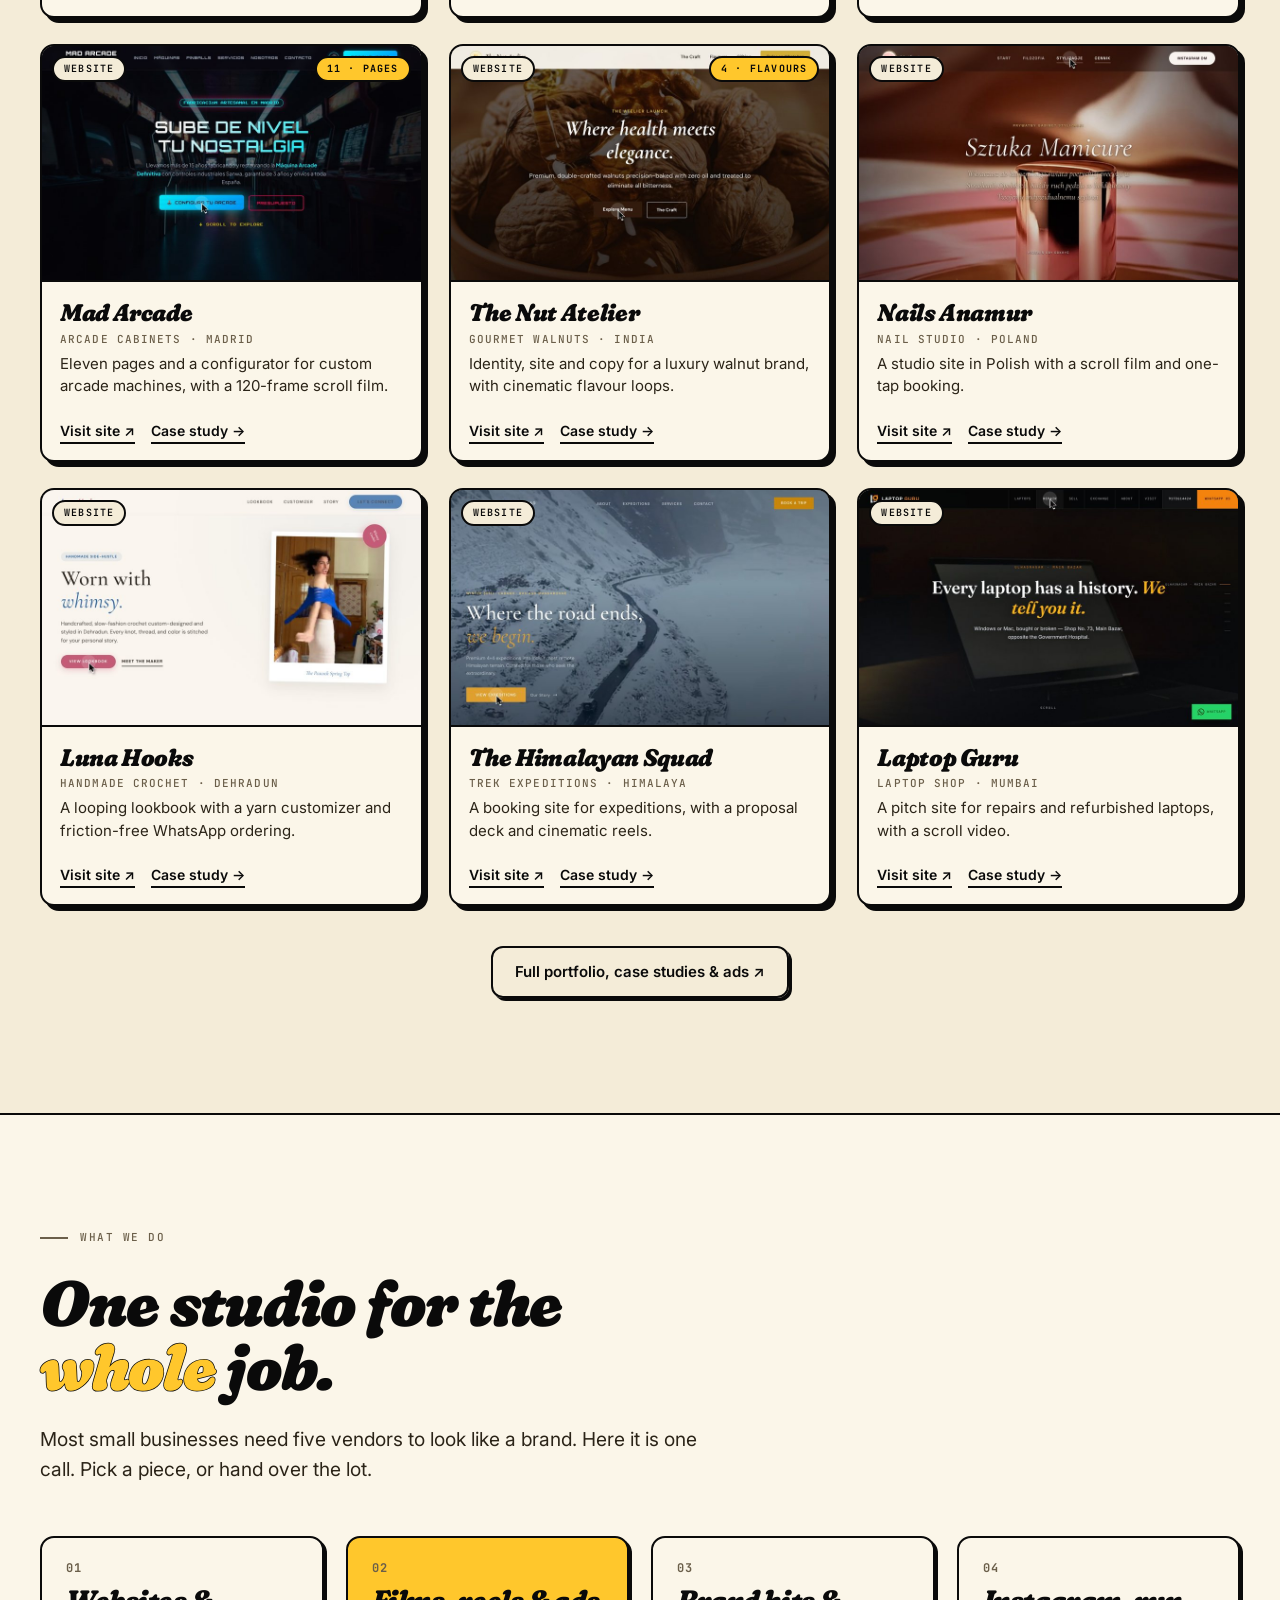
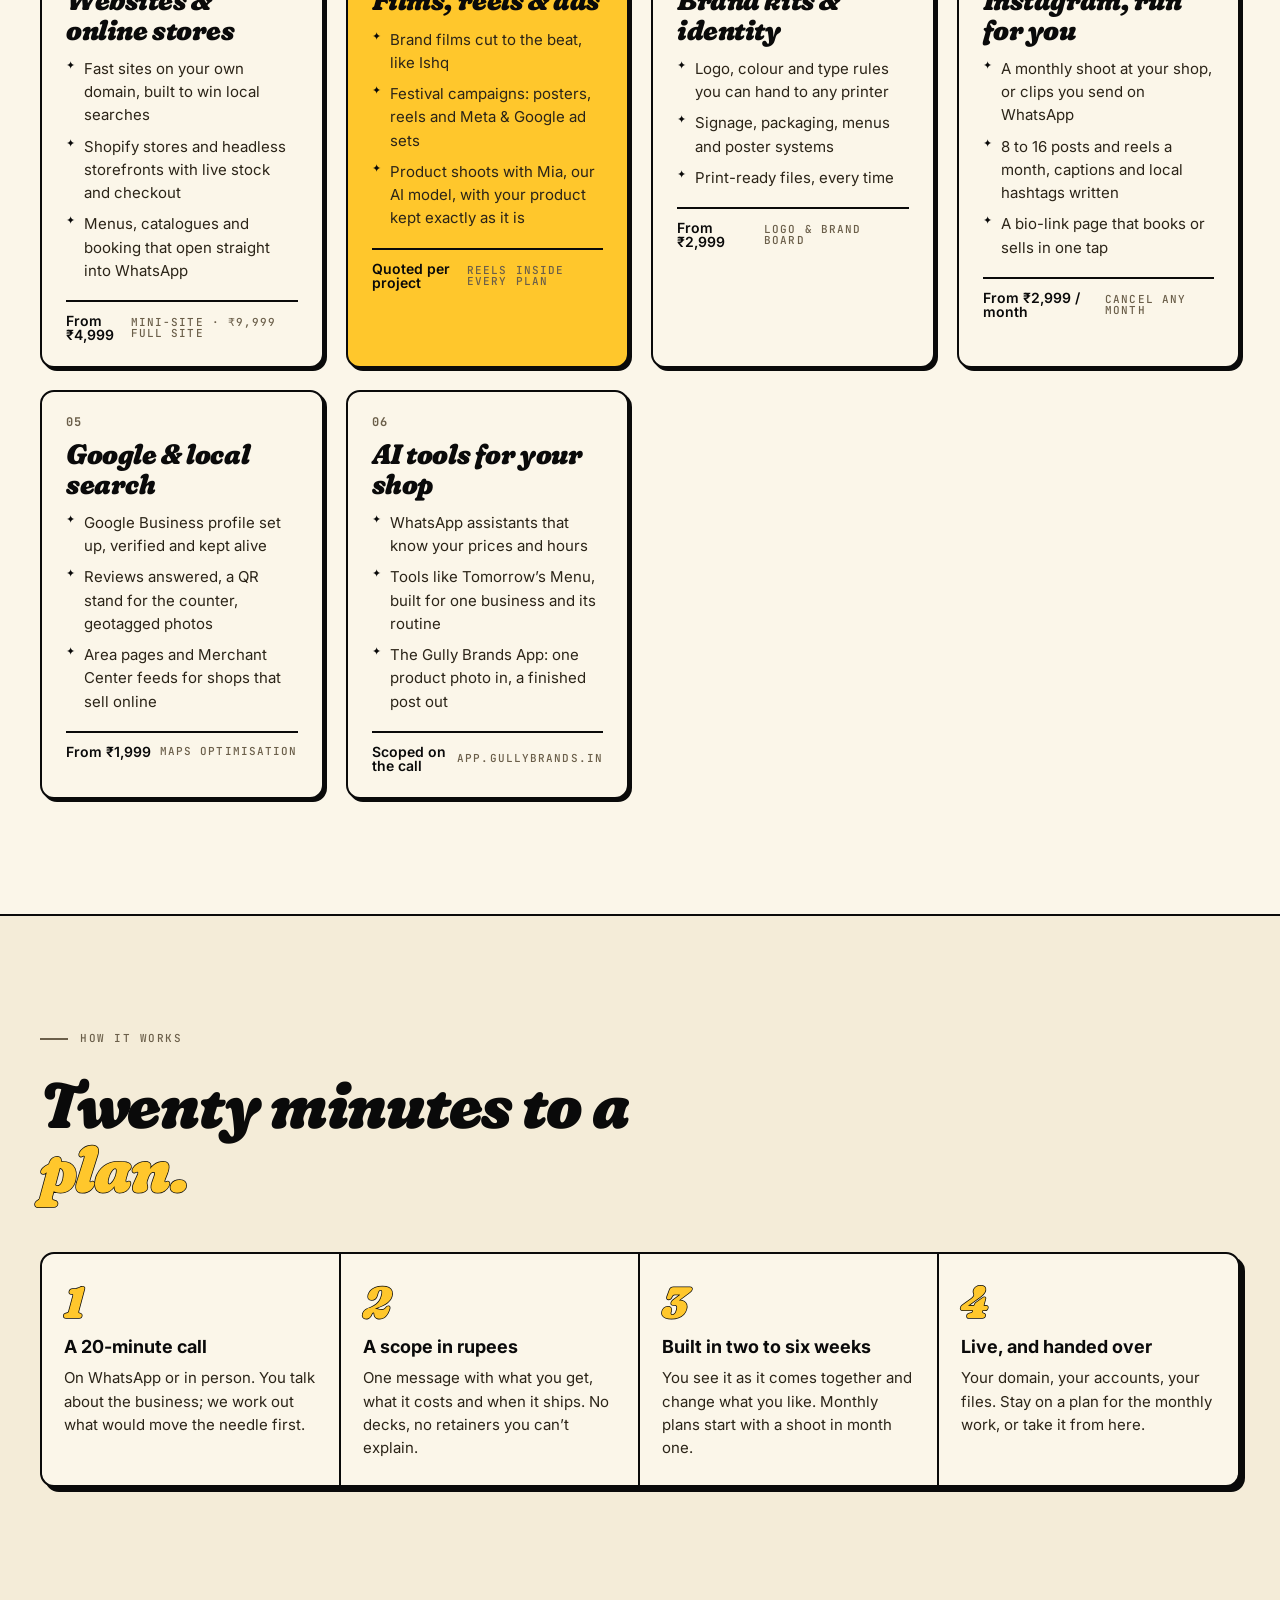
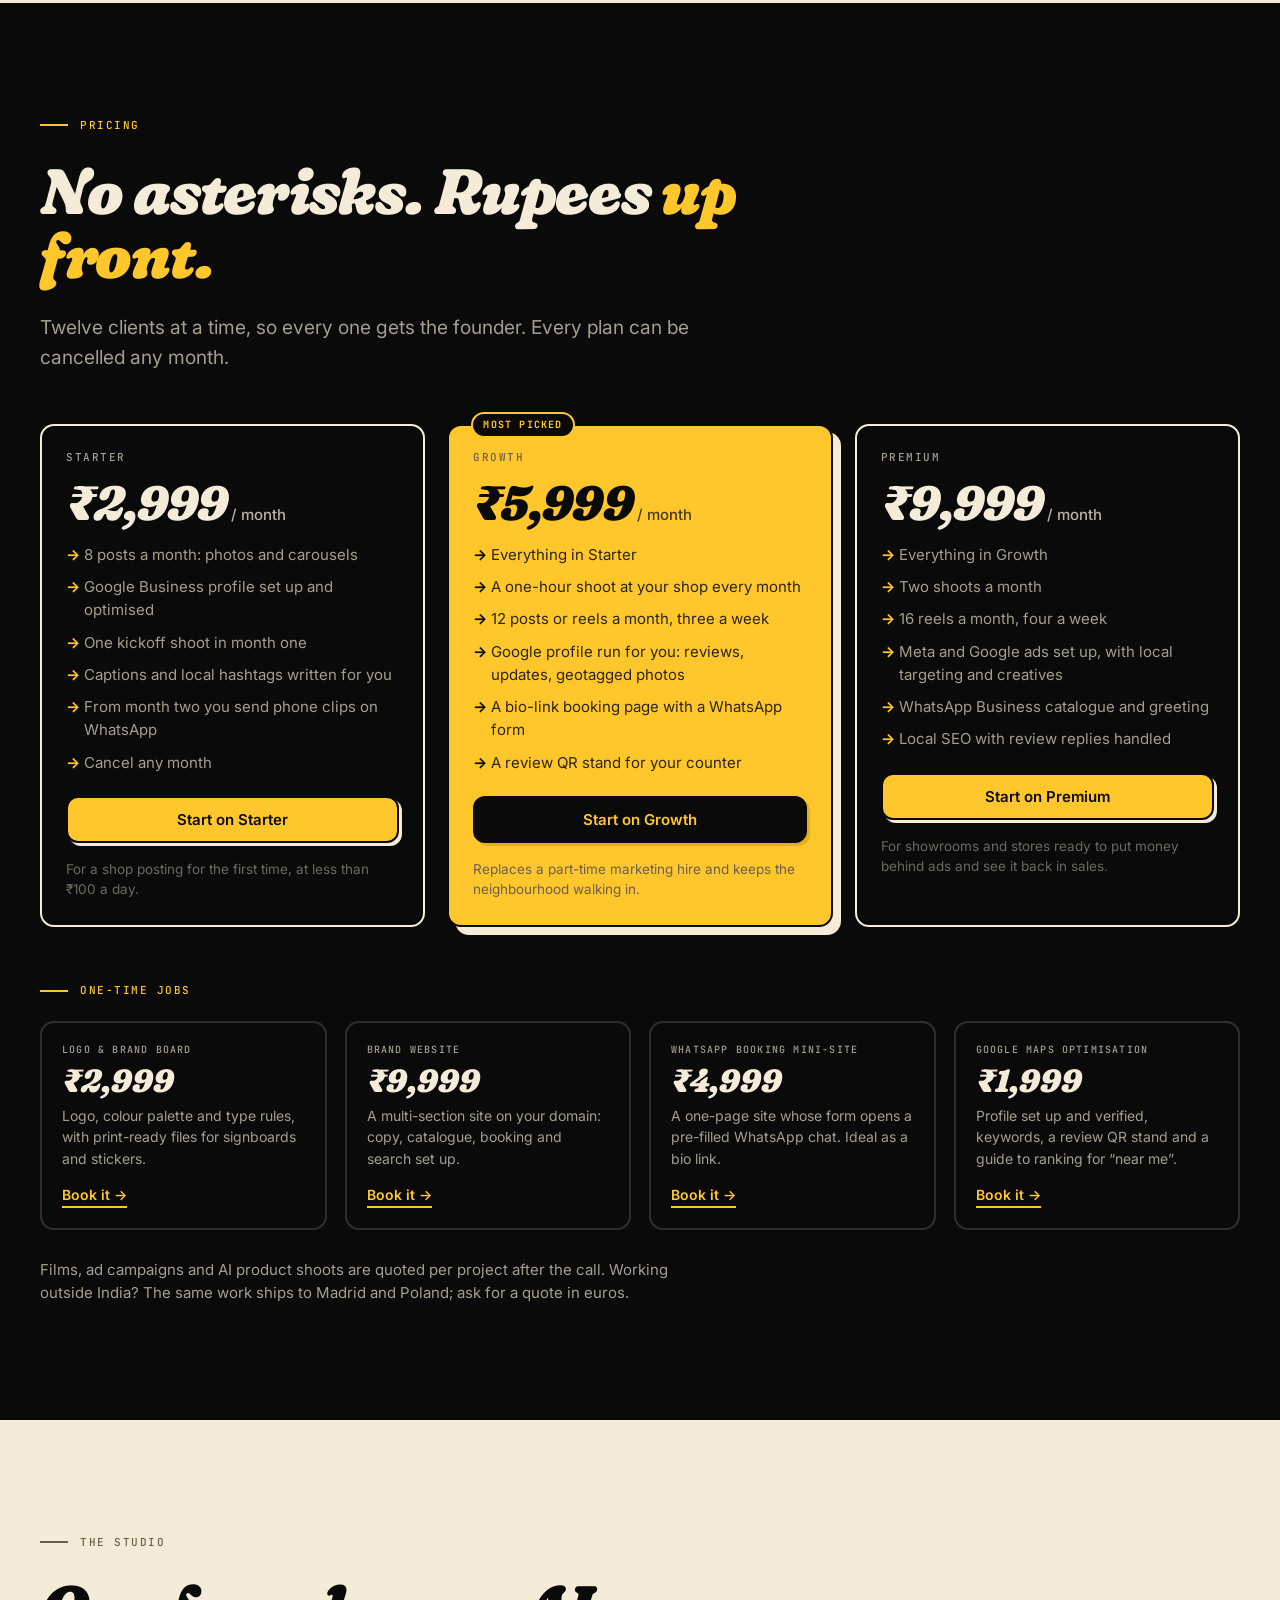
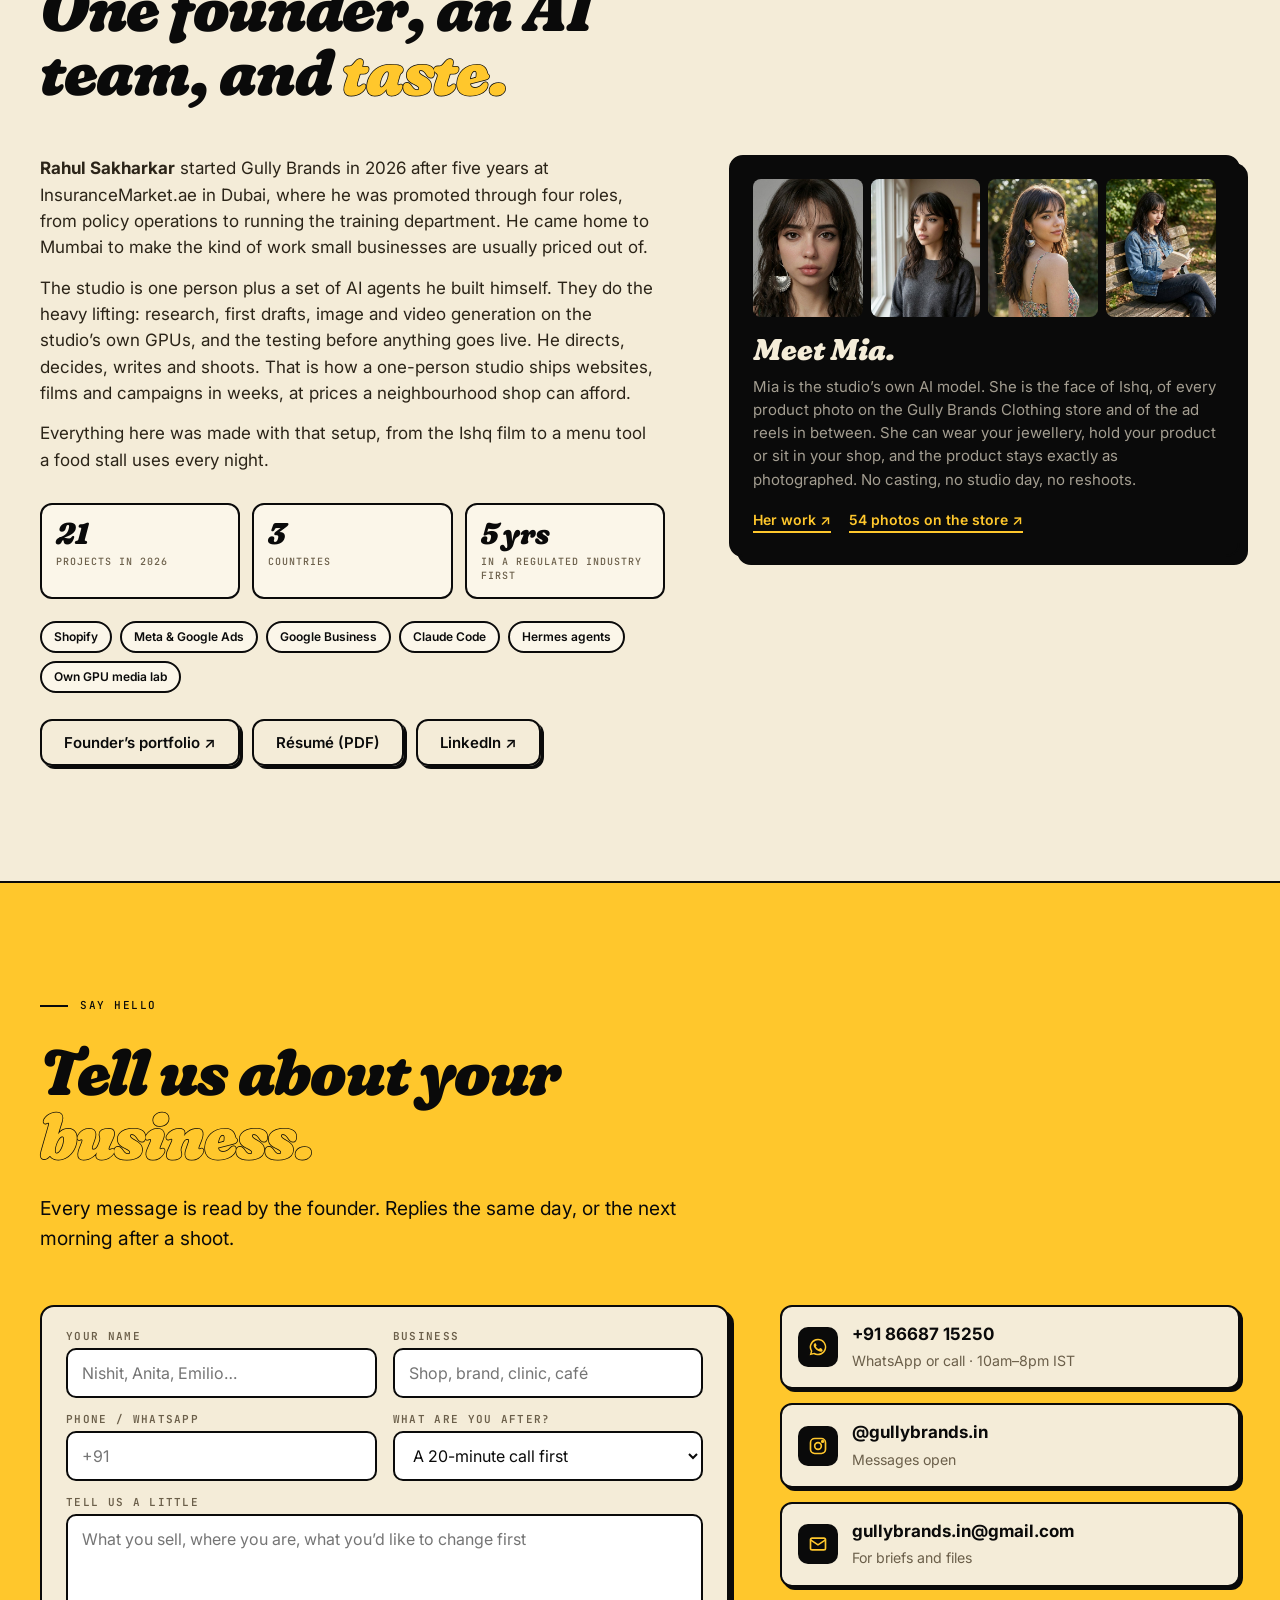
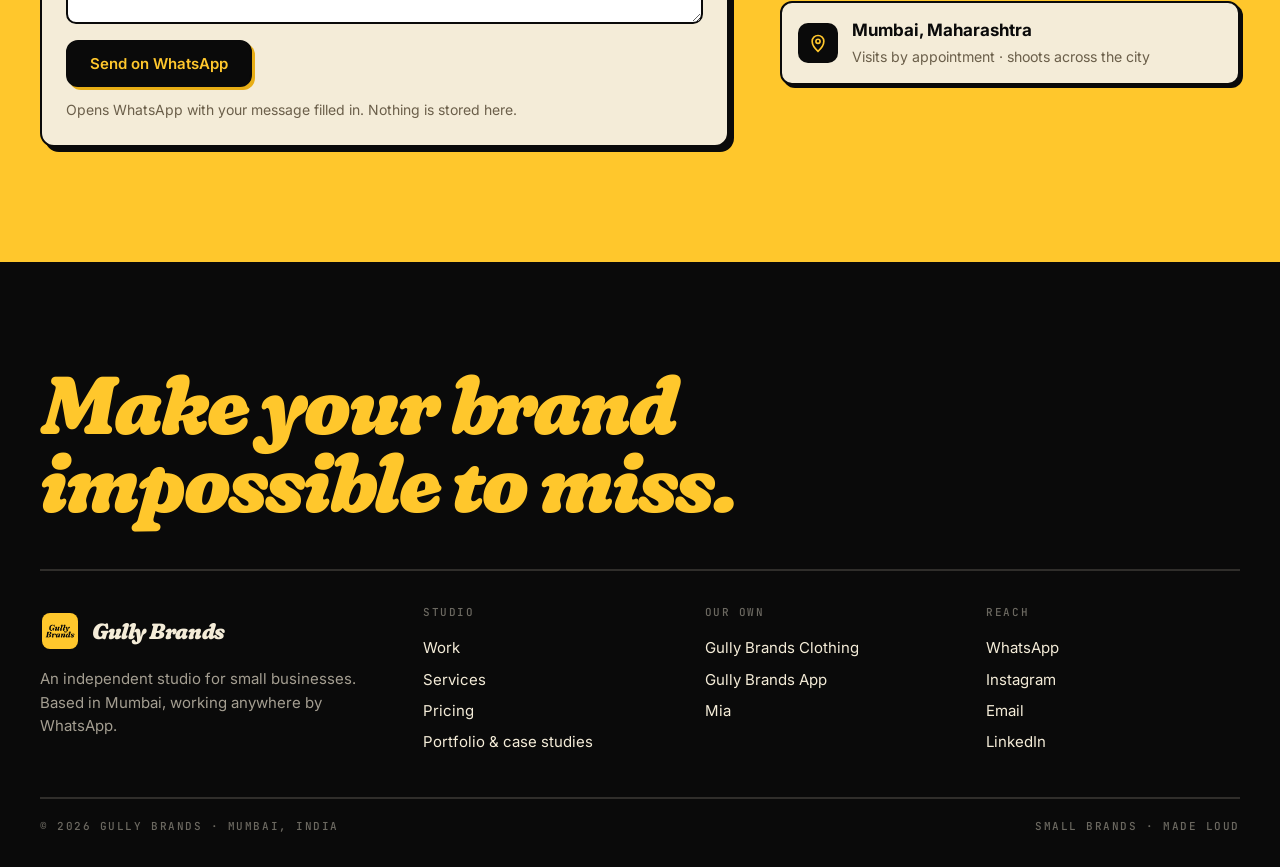
==== commit 8483e383: "Main site: Mumbai in place of Ulhasnagar Copy, contact card, business listing, share image, guides a" ====
--- a/index.html
+++ b/index.html
@@ -4,12 +4,12 @@
 <meta charset="utf-8">
 <meta name="viewport" content="width=device-width, initial-scale=1, viewport-fit=cover">
 <title>Gully Brands — Small brands. Made loud.</title>
-<meta name="description" content="Gully Brands is an independent studio in Ulhasnagar making films, websites, online stores and brand kits for small businesses across India, Spain and Poland. Retainers from ₹2,999 a month.">
+<meta name="description" content="Gully Brands is an independent studio in Mumbai making films, websites, online stores and brand kits for small businesses across India, Spain and Poland. Retainers from ₹2,999 a month.">
 <link rel="canonical" href="https://gullybrands.in/">
 <meta name="theme-color" content="#FFC72C">
 <meta property="og:type" content="website">
 <meta property="og:title" content="Gully Brands — Small brands. Made loud.">
-<meta property="og:description" content="Films, websites, stores and brand kits for small businesses. Studio in Ulhasnagar, clients from Ambernath to Madrid.">
+<meta property="og:description" content="Films, websites, stores and brand kits for small businesses. Studio in Mumbai, clients from Ambernath to Madrid.">
 <meta property="og:url" content="https://gullybrands.in/">
 <meta property="og:image" content="https://gullybrands.in/assets/og.jpg">
 <meta name="twitter:card" content="summary_large_image">
@@ -20,7 +20,7 @@
 <link rel="stylesheet" href="https://fonts.googleapis.com/css2?family=Inter:wght@400;500;600;700&family=JetBrains+Mono:wght@400;500;700&display=swap">
 <link rel="preload" href="fonts/Fraunces-72pt-SuperSoft-BlackItalic.ttf" as="font" type="font/ttf" crossorigin>
 <script type="application/ld+json">
-{"@context":"https://schema.org","@type":"ProfessionalService","name":"Gully Brands","url":"https://gullybrands.in/","image":"https://gullybrands.in/assets/og.jpg","logo":"https://gullybrands.in/assets/logo-square-yellow.png","description":"Independent studio making films, websites, online stores and brand kits for small businesses.","telephone":"+918668715250","email":"gullybrands.in@gmail.com","priceRange":"₹2,999+","address":{"@type":"PostalAddress","addressLocality":"Ulhasnagar","addressRegion":"Maharashtra","postalCode":"421005","addressCountry":"IN"},"areaServed":["IN","ES","PL"],"founder":{"@type":"Person","name":"Rahul Sakharkar","sameAs":"https://www.linkedin.com/in/rahul-sakharkar-a75b43177"},"sameAs":["https://www.instagram.com/gullybrands.in/","https://gullybrands.in/portfolio/"],"openingHours":"Mo-Sa 10:00-20:00"}
+{"@context":"https://schema.org","@type":"ProfessionalService","name":"Gully Brands","url":"https://gullybrands.in/","image":"https://gullybrands.in/assets/og.jpg","logo":"https://gullybrands.in/assets/logo-square-yellow.png","description":"Independent studio making films, websites, online stores and brand kits for small businesses.","telephone":"+918668715250","email":"gullybrands.in@gmail.com","priceRange":"₹2,999+","address":{"@type":"PostalAddress","addressLocality":"Mumbai","addressRegion":"Maharashtra","addressCountry":"IN"},"areaServed":["IN","ES","PL"],"founder":{"@type":"Person","name":"Rahul Sakharkar","sameAs":"https://www.linkedin.com/in/rahul-sakharkar-a75b43177"},"sameAs":["https://www.instagram.com/gullybrands.in/","https://gullybrands.in/portfolio/"],"openingHours":"Mo-Sa 10:00-20:00"}
 </script>
 <style>
 @font-face{font-family:"Fraunces Billboard";src:url("fonts/Fraunces-72pt-SuperSoft-BlackItalic.ttf") format("truetype");font-weight:900;font-style:italic;font-display:swap}
@@ -297,7 +297,7 @@
 <section class="hero">
   <div class="wrap">
     <div>
-      <p class="eyebrow mono">Ulhasnagar · Mumbai · Clients in India, Spain &amp; Poland</p>
+      <p class="eyebrow mono">Mumbai · Clients in India, Spain &amp; Poland</p>
       <h1>Small brands.<br>Made <em>loud.</em></h1>
       <p class="sub">Films, websites, stores and brand kits for businesses that never had an agency.</p>
       <p class="lede">An independent studio that does the whole job: the brand, the site, the shoot, the ads and the Google profile. Priced in plain rupees, shipped in weeks, and built to look like it cost far more than it did.</p>
@@ -432,7 +432,7 @@
     </div>
     <div class="studio">
       <div class="copy rv">
-        <p><strong>Rahul Sakharkar</strong> started Gully Brands in 2026 after five years at InsuranceMarket.ae in Dubai, where he was promoted through four roles, from policy operations to running the training department. He came home to Ulhasnagar to make the kind of work small businesses are usually priced out of.</p>
+        <p><strong>Rahul Sakharkar</strong> started Gully Brands in 2026 after five years at InsuranceMarket.ae in Dubai, where he was promoted through four roles, from policy operations to running the training department. He came home to Mumbai to make the kind of work small businesses are usually priced out of.</p>
         <p>The studio is one person plus a set of AI agents he built himself. They do the heavy lifting: research, first drafts, image and video generation on the studio’s own GPUs, and the testing before anything goes live. He directs, decides, writes and shoots. That is how a one-person studio ships websites, films and campaigns in weeks, at prices a neighbourhood shop can afford.</p>
         <p>Everything here was made with that setup, from the Ishq film to a menu tool a food stall uses every night.</p>
         <div class="facts">
@@ -486,7 +486,7 @@
         <a href="https://wa.me/918668715250" target="_blank" rel="noopener"><span class="ic"><svg viewBox="0 0 24 24" fill="currentColor"><path d="M12 2a10 10 0 0 0-8.6 15.1L2 22l5-1.3A10 10 0 1 0 12 2Zm0 18.2a8.2 8.2 0 0 1-4.2-1.2l-.3-.2-3 .8.8-2.9-.2-.3A8.2 8.2 0 1 1 12 20.2Zm4.5-6.1c-.2-.1-1.5-.7-1.7-.8-.2-.1-.4-.1-.6.1l-.8 1c-.1.2-.3.2-.5.1a6.7 6.7 0 0 1-3.3-2.9c-.3-.4.2-.4.7-1.3.1-.2 0-.3 0-.5l-.8-1.8c-.2-.5-.4-.4-.6-.4h-.5a1 1 0 0 0-.7.3 3 3 0 0 0-.9 2.2 5.2 5.2 0 0 0 1.1 2.8 12 12 0 0 0 4.6 4c1.7.7 2.3.8 3.2.7.5-.1 1.5-.6 1.7-1.2.2-.6.2-1.1.1-1.2l-.5-.3Z"/></svg></span><div><b>+91 86687 15250</b><small>WhatsApp or call · 10am–8pm IST</small></div></a>
         <a href="https://www.instagram.com/gullybrands.in/" target="_blank" rel="noopener"><span class="ic"><svg viewBox="0 0 24 24" fill="none" stroke="currentColor" stroke-width="2"><rect x="3" y="3" width="18" height="18" rx="5"/><circle cx="12" cy="12" r="4"/><circle cx="17.5" cy="6.5" r="1" fill="currentColor"/></svg></span><div><b>@gullybrands.in</b><small>Messages open</small></div></a>
         <a href="mailto:gullybrands.in@gmail.com"><span class="ic"><svg viewBox="0 0 24 24" fill="none" stroke="currentColor" stroke-width="2"><rect x="3" y="5" width="18" height="14" rx="2"/><path d="m3 7 9 6 9-6"/></svg></span><div><b>gullybrands.in@gmail.com</b><small>For briefs and files</small></div></a>
-        <div class="c"><span class="ic"><svg viewBox="0 0 24 24" fill="none" stroke="currentColor" stroke-width="2"><path d="M12 22s7-6.2 7-12a7 7 0 1 0-14 0c0 5.8 7 12 7 12Z"/><circle cx="12" cy="10" r="2.5"/></svg></span><div><b>Ulhasnagar 421005</b><small>Visits by appointment · shoots across Mumbai</small></div></div>
+        <div class="c"><span class="ic"><svg viewBox="0 0 24 24" fill="none" stroke="currentColor" stroke-width="2"><path d="M12 22s7-6.2 7-12a7 7 0 1 0-14 0c0 5.8 7 12 7 12Z"/><circle cx="12" cy="10" r="2.5"/></svg></span><div><b>Mumbai, Maharashtra</b><small>Visits by appointment · shoots across the city</small></div></div>
       </div>
     </div>
   </div>
@@ -497,12 +497,12 @@
   <div class="wrap">
     <p class="big">Make your brand impossible to miss.</p>
     <div class="cols">
-      <div><a class="logo" href="#top" style="color:var(--on-ink)"><img src="assets/logo-square-yellow.png" alt="" width="40" height="40"><b>Gully Brands</b></a><p>An independent studio for small businesses. Based in Ulhasnagar, working across Mumbai and, by WhatsApp, anywhere.</p></div>
+      <div><a class="logo" href="#top" style="color:var(--on-ink)"><img src="assets/logo-square-yellow.png" alt="" width="40" height="40"><b>Gully Brands</b></a><p>An independent studio for small businesses. Based in Mumbai, working anywhere by WhatsApp.</p></div>
       <div><h5>Studio</h5><a href="#work">Work</a><a href="#services">Services</a><a href="#pricing">Pricing</a><a href="portfolio/">Portfolio &amp; case studies</a></div>
       <div><h5>Our own</h5><a href="https://shop.gullybrands.in" target="_blank" rel="noopener">Gully Brands Clothing</a><a href="https://app.gullybrands.in" target="_blank" rel="noopener">Gully Brands App</a><a href="portfolio/#mia">Mia</a></div>
       <div><h5>Reach</h5><a href="https://wa.me/918668715250" target="_blank" rel="noopener">WhatsApp</a><a href="https://www.instagram.com/gullybrands.in/" target="_blank" rel="noopener">Instagram</a><a href="mailto:gullybrands.in@gmail.com">Email</a><a href="https://www.linkedin.com/in/rahul-sakharkar-a75b43177" target="_blank" rel="noopener">LinkedIn</a></div>
     </div>
-    <div class="base mono"><span>© 2026 Gully Brands · Ulhasnagar, India</span><span>Small brands · Made loud</span></div>
+    <div class="base mono"><span>© 2026 Gully Brands · Mumbai, India</span><span>Small brands · Made loud</span></div>
   </div>
 </footer>
 
@@ -530,9 +530,9 @@
   const WORK = [
     { k: 'nakoda-gold', n: 'Nakoda Gold', w: 'Jeweller · Ambernath', d: 'A website with a live gold rate at the centre of six channels, the Diwali campaign, posters, TV and video ads.', r: ['4.7★', '204 Google reviews'], c: ['web', 'ads', 'local'], url: 'https://nakodagold.com' },
     { k: 'nakoda-silver', n: 'Nakoda Silver', w: 'Sterling silver · Ambernath', d: 'Brand kit, a Shopify store and four films, Ishq among them, with Mia as the face of the label.', r: ['4', 'ad films'], c: ['store', 'ads', 'brand'], url: 'https://nakodasilver.com' },
-    { k: 'pets', n: 'Shree Swami Samarth Pets', w: 'Pet shop & vet · Ulhasnagar', d: 'Website, a Google profile with every review answered, and the festival reels, including the account’s best post ever.', r: ['285', 'likes on one reel'], c: ['web', 'ads', 'local'], url: 'https://shreeswamisamarthpetshop.in' },
+    { k: 'pets', n: 'Shree Swami Samarth Pets', w: 'Pet shop & vet · Mumbai', d: 'Website, a Google profile with every review answered, and the festival reels, including the account’s best post ever.', r: ['285', 'likes on one reel'], c: ['web', 'ads', 'local'], url: 'https://shreeswamisamarthpetshop.in' },
     { k: 'emonfer', n: 'Emonfer Ebanistería', w: 'Custom carpentry · Madrid', d: 'A rebrand and a Spanish site with eleven area pages that now ranks first for custom carpentry in its town.', r: ['#1', 'local pack'], c: ['web', 'brand', 'local'], url: 'https://emonfer.es' },
-    { k: 'sai', n: 'Sai Healthy Corner', w: 'Healthy food stall · Ulhasnagar', d: 'A menu site where customers pre-book tomorrow’s meal on WhatsApp by 9 pm and collect at 8 am.', r: ['84', 'menu items'], c: ['web'], url: 'https://saihealthycorner.in' },
+    { k: 'sai', n: 'Sai Healthy Corner', w: 'Healthy food stall · Mumbai', d: 'A menu site where customers pre-book tomorrow’s meal on WhatsApp by 9 pm and collect at 8 am.', r: ['84', 'menu items'], c: ['web'], url: 'https://saihealthycorner.in' },
     { k: 'menu-maker', n: 'Tomorrow’s Menu maker', w: 'AI tool · for the same stall', d: 'Anita taps what she is cooking and gets finished, on-brand WhatsApp Status cards in seconds, caption included.', r: ['1 tap', 'to WhatsApp'], c: ['ai'], url: 'https://sai-healthy-corner.surge.sh', case: 'menu' },
     { k: 'gb-app', n: 'Gully Brands App', w: 'Our own product · SaaS', d: 'A shop uploads one phone photo of what it sells and gets back a finished post, poster or reel with the product untouched.', r: ['Live', 'payments'], c: ['ai', 'own'], url: 'https://app.gullybrands.in' },
     { k: 'gb-shop', n: 'Gully Brands Clothing', w: 'Our own label · headless store', d: 'A Y2K crop-top label on a headless Shopify store, with 54 product photos of Mia and a Google Shopping feed for every size.', r: ['54', 'product photos'], c: ['store', 'own'], url: 'https://shop.gullybrands.in' },
@@ -542,7 +542,7 @@
     { k: 'nails', n: 'Nails Anamur', w: 'Nail studio · Poland', d: 'A studio site in Polish with a scroll film and one-tap booking.', c: ['web'], url: 'https://nails-anamur.surge.sh' },
     { k: 'luna', n: 'Luna Hooks', w: 'Handmade crochet · Dehradun', d: 'A looping lookbook with a yarn customizer and friction-free WhatsApp ordering.', c: ['web', 'store'], url: 'https://luna-hooks.surge.sh' },
     { k: 'himalayan', n: 'The Himalayan Squad', w: 'Trek expeditions · Himalaya', d: 'A booking site for expeditions, with a proposal deck and cinematic reels.', c: ['web', 'ads'], url: 'https://himalayan-squad.surge.sh' },
-    { k: 'laptop-guru', n: 'Laptop Guru', w: 'Laptop shop · Ulhasnagar', d: 'A pitch site for repairs and refurbished laptops, with a scroll video.', c: ['web'], url: 'https://laptop-guru.surge.sh' },
+    { k: 'laptop-guru', n: 'Laptop Guru', w: 'Laptop shop · Mumbai', d: 'A pitch site for repairs and refurbished laptops, with a scroll video.', c: ['web'], url: 'https://laptop-guru.surge.sh' },
   ];
   const CATS = [['all', 'All'], ['web', 'Websites'], ['store', 'Stores'], ['ads', 'Films & ads'], ['brand', 'Brand'], ['local', 'Google & local'], ['ai', 'AI tools'], ['own', 'Our own']];
   const LABEL = { web: 'Website', store: 'Online store', ads: 'Film & ads', brand: 'Brand', local: 'Local search', ai: 'AI tool', own: 'Our own' };
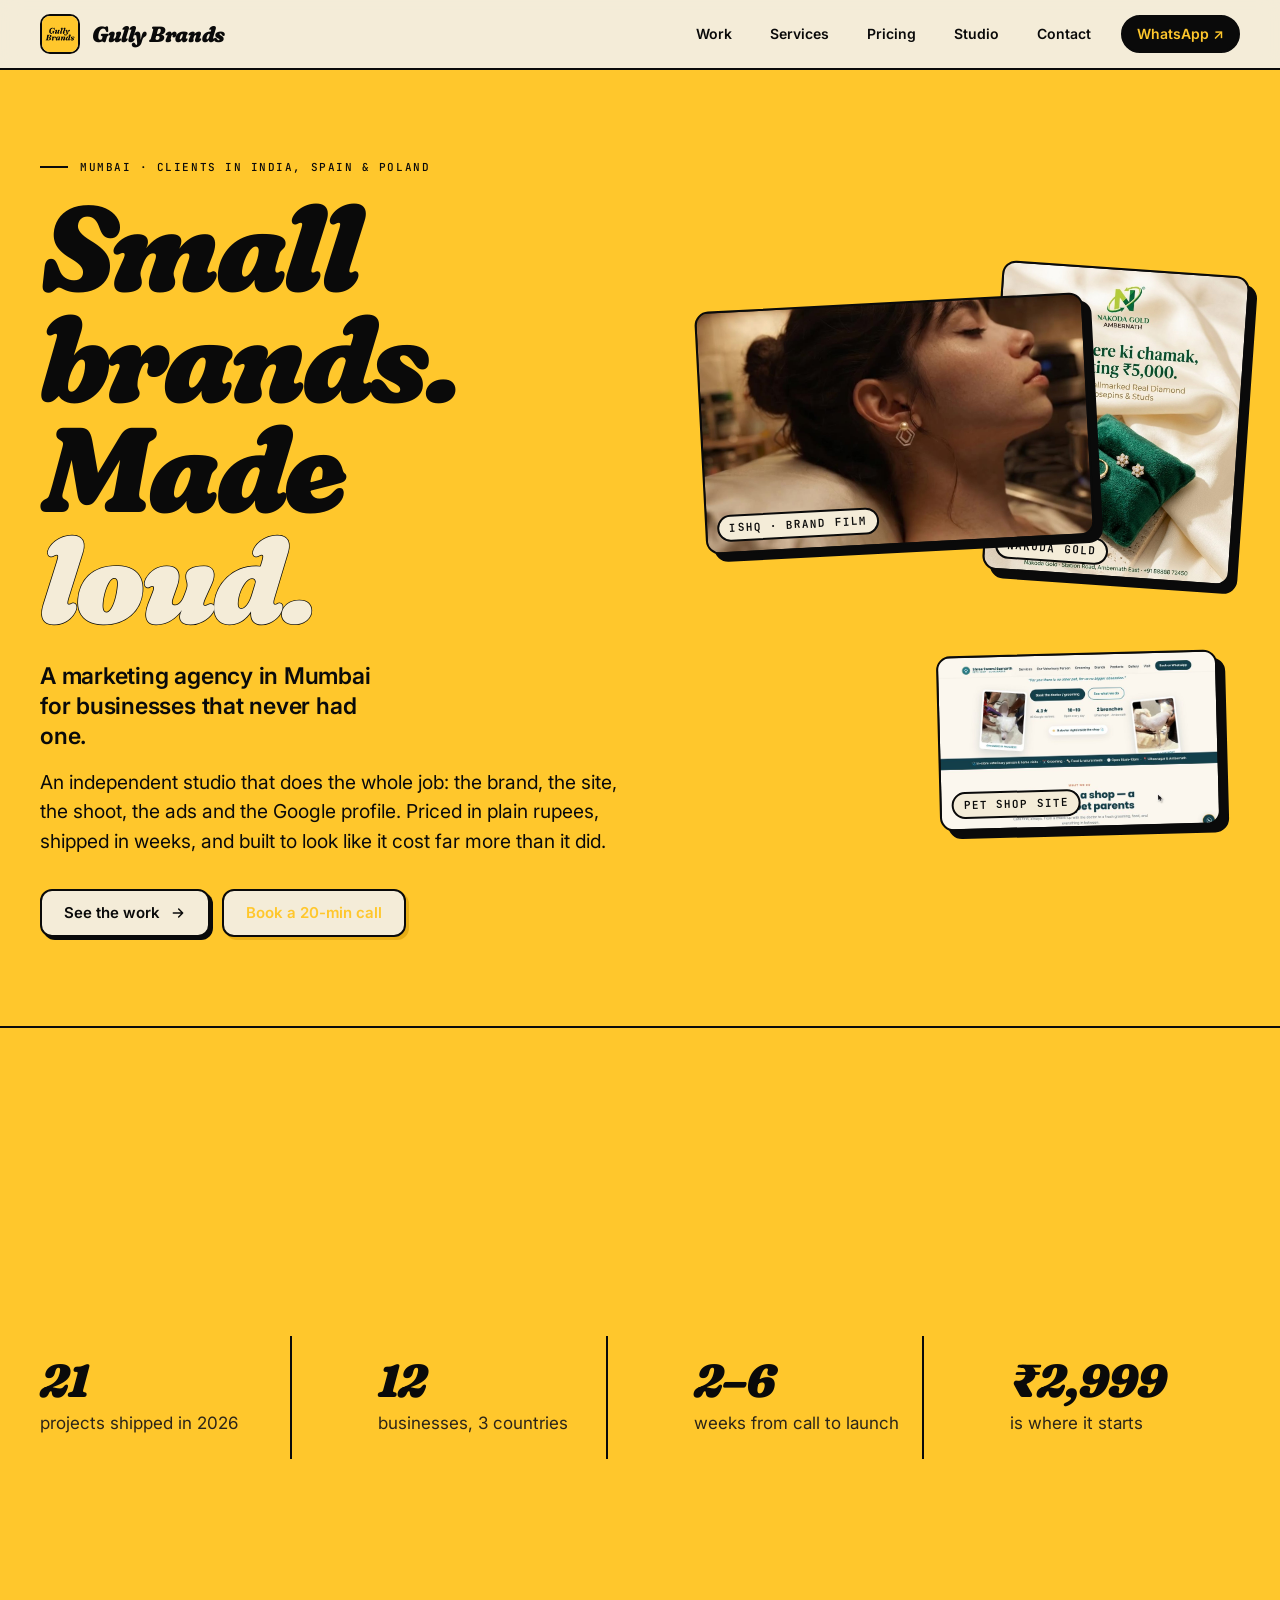
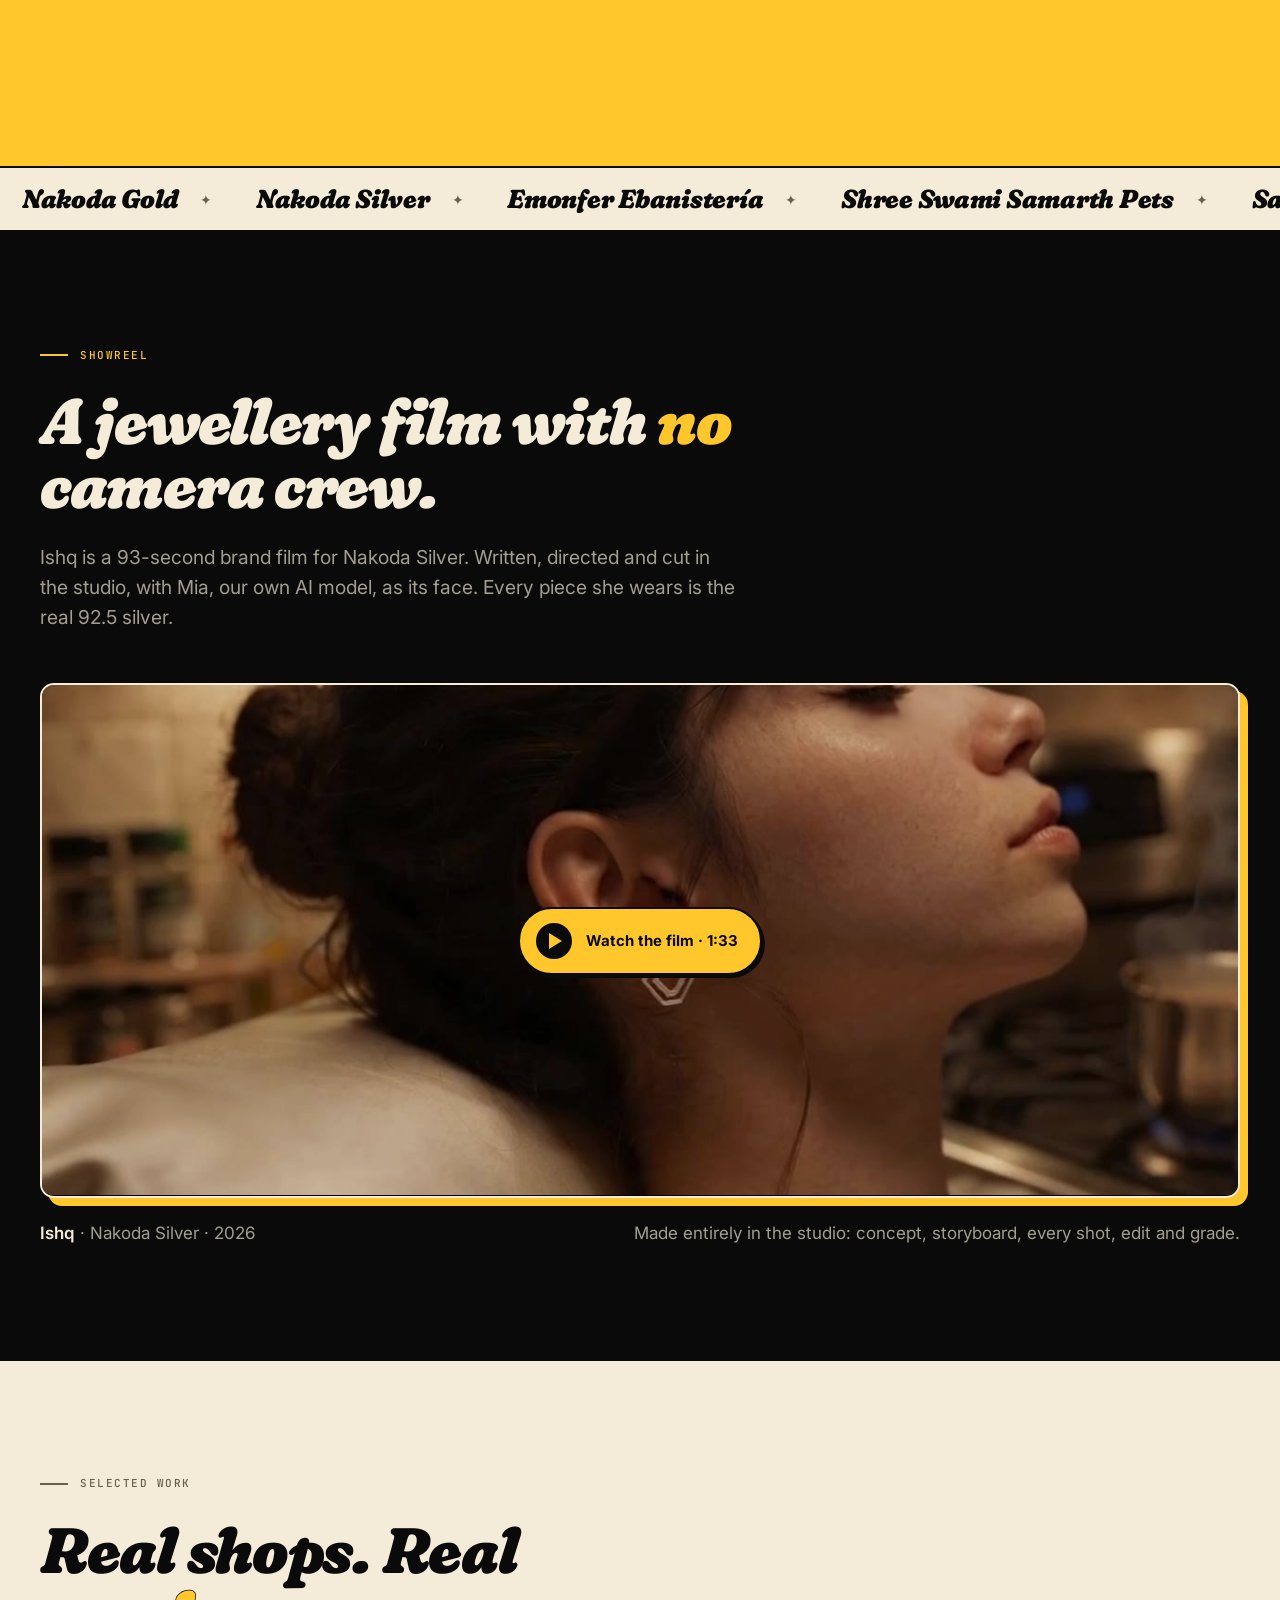
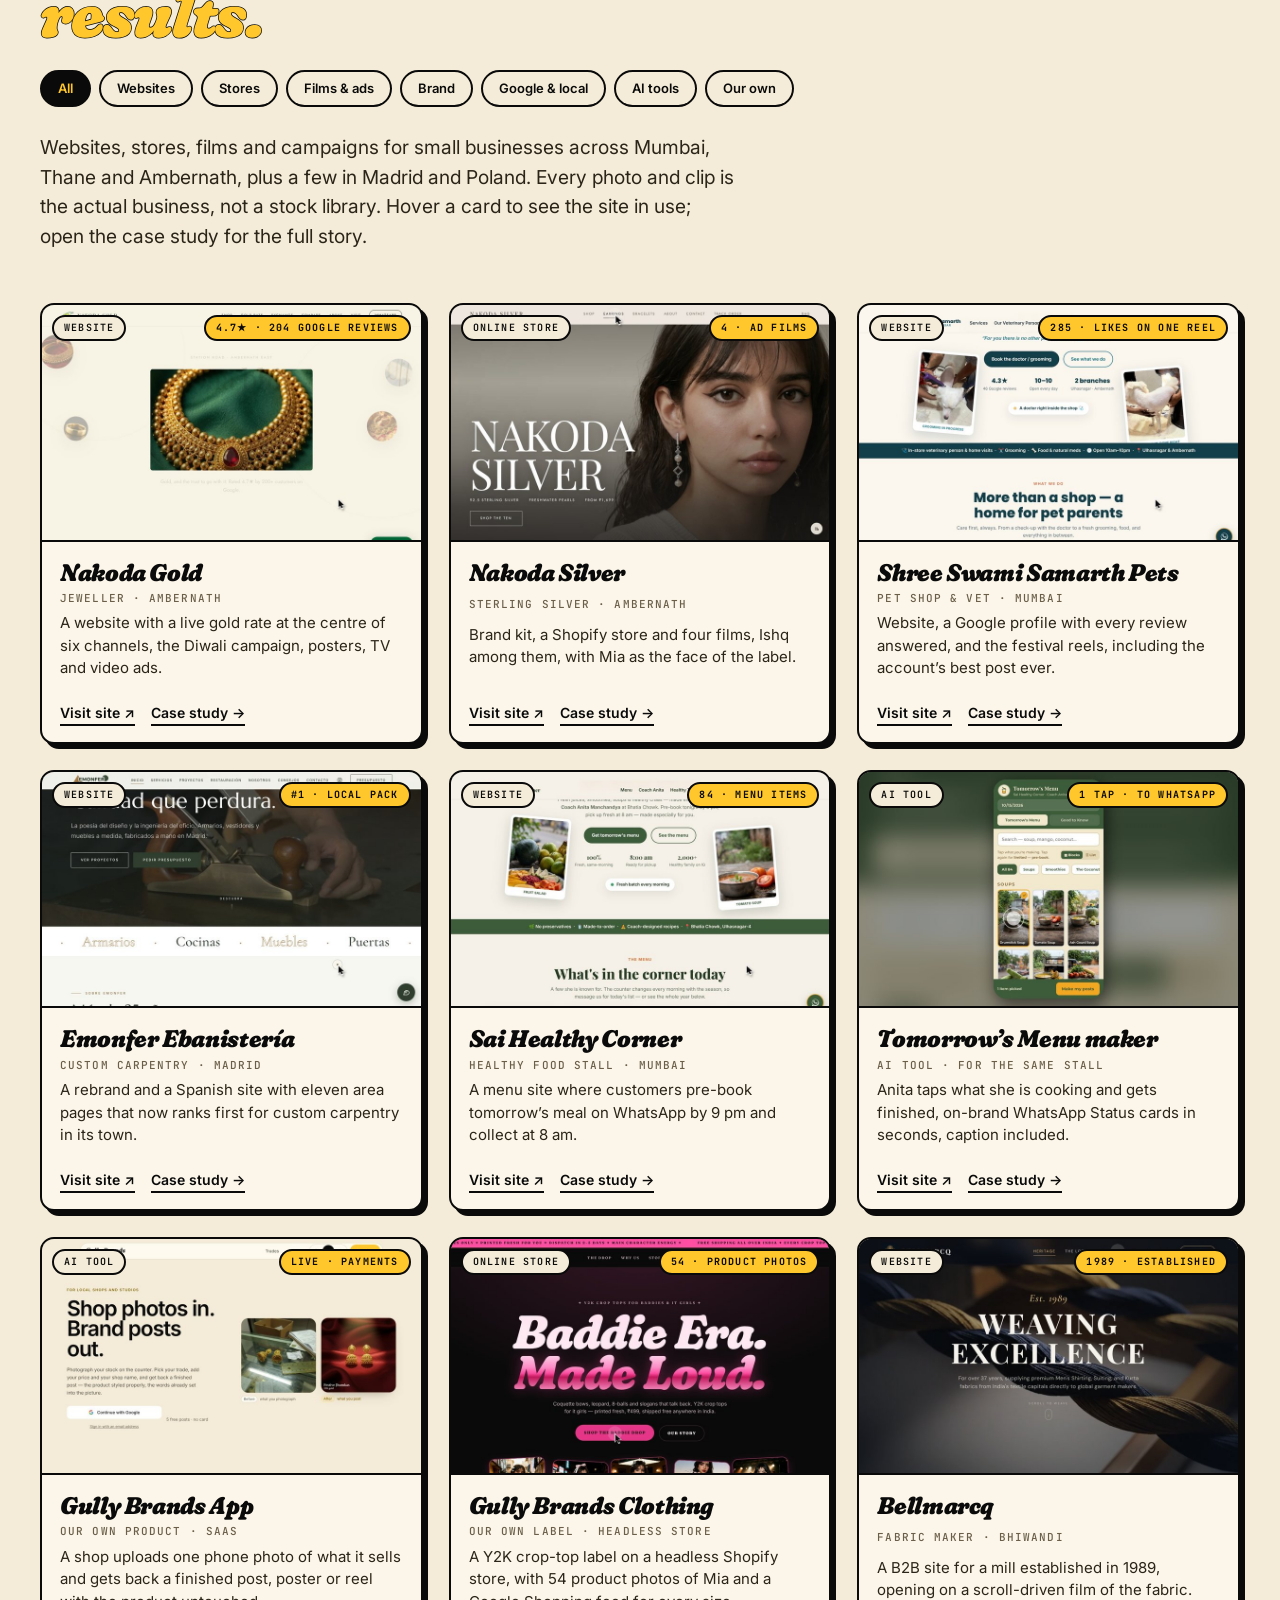
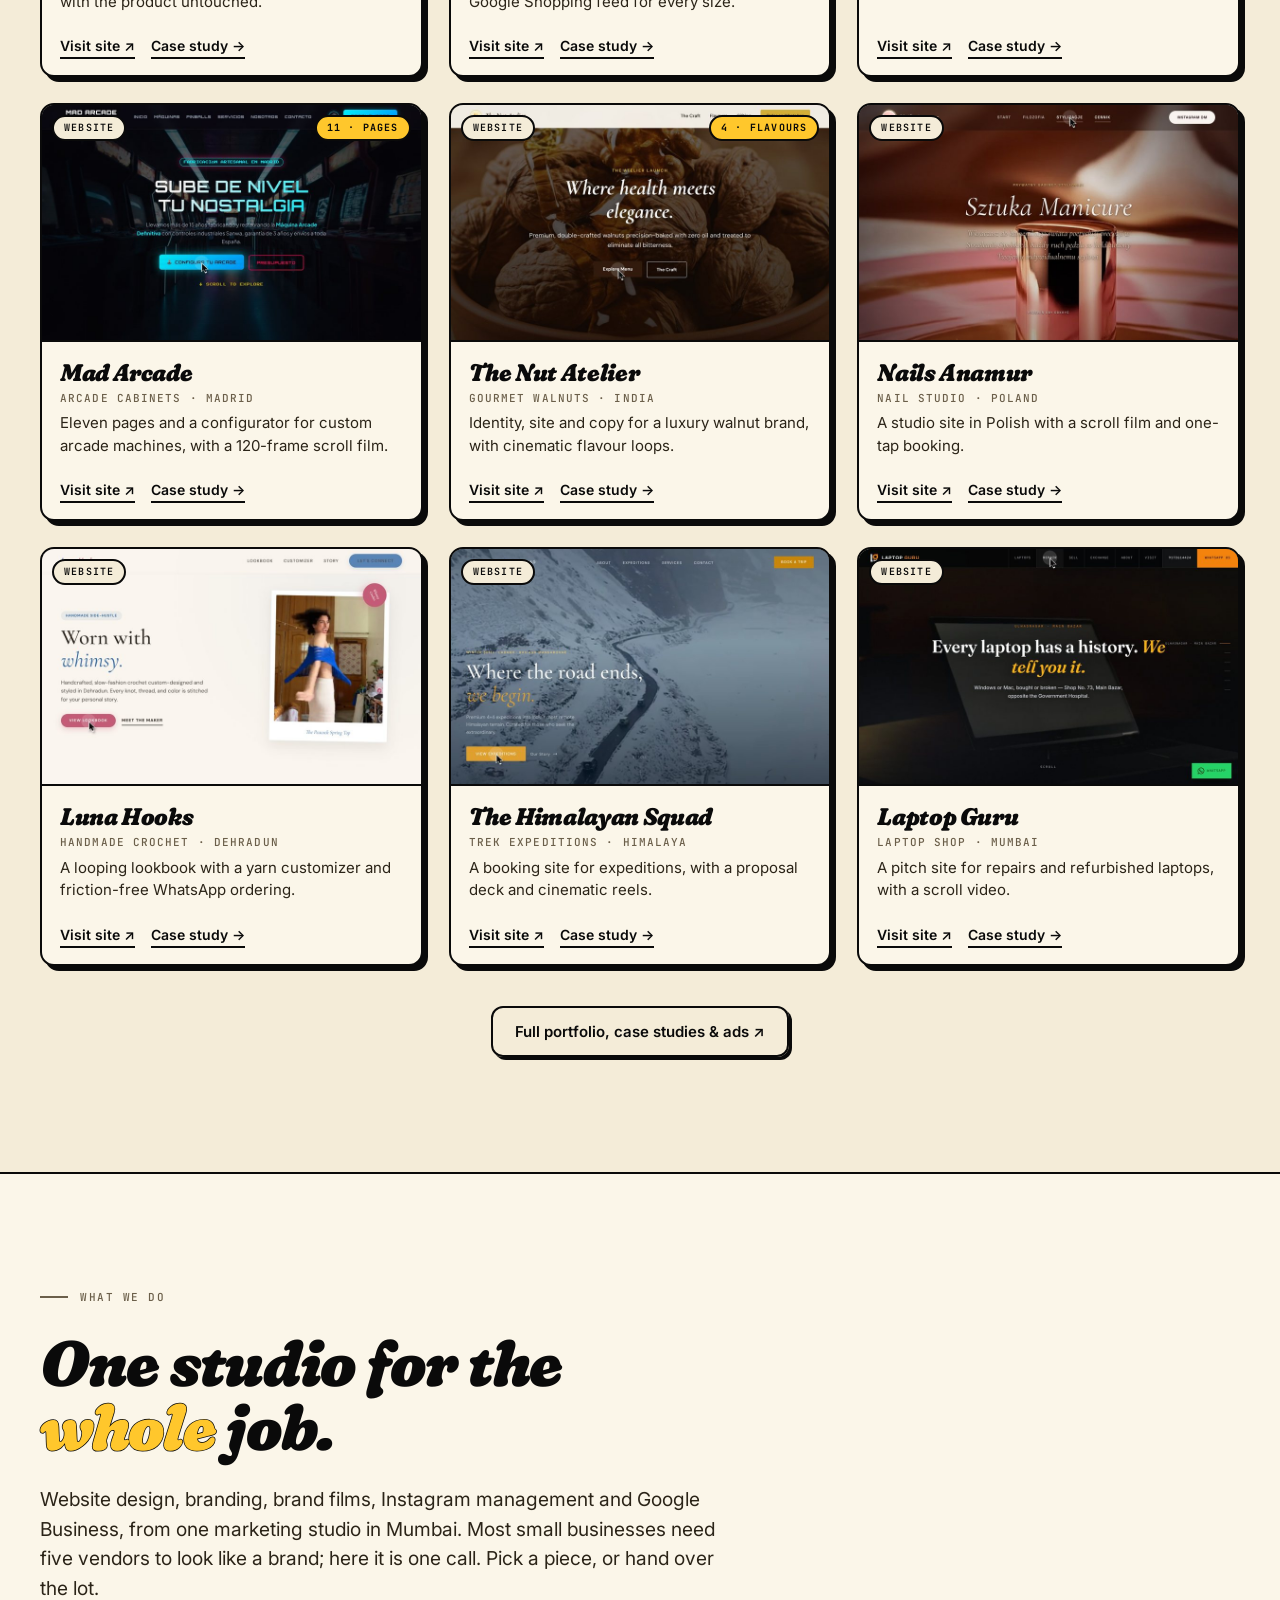
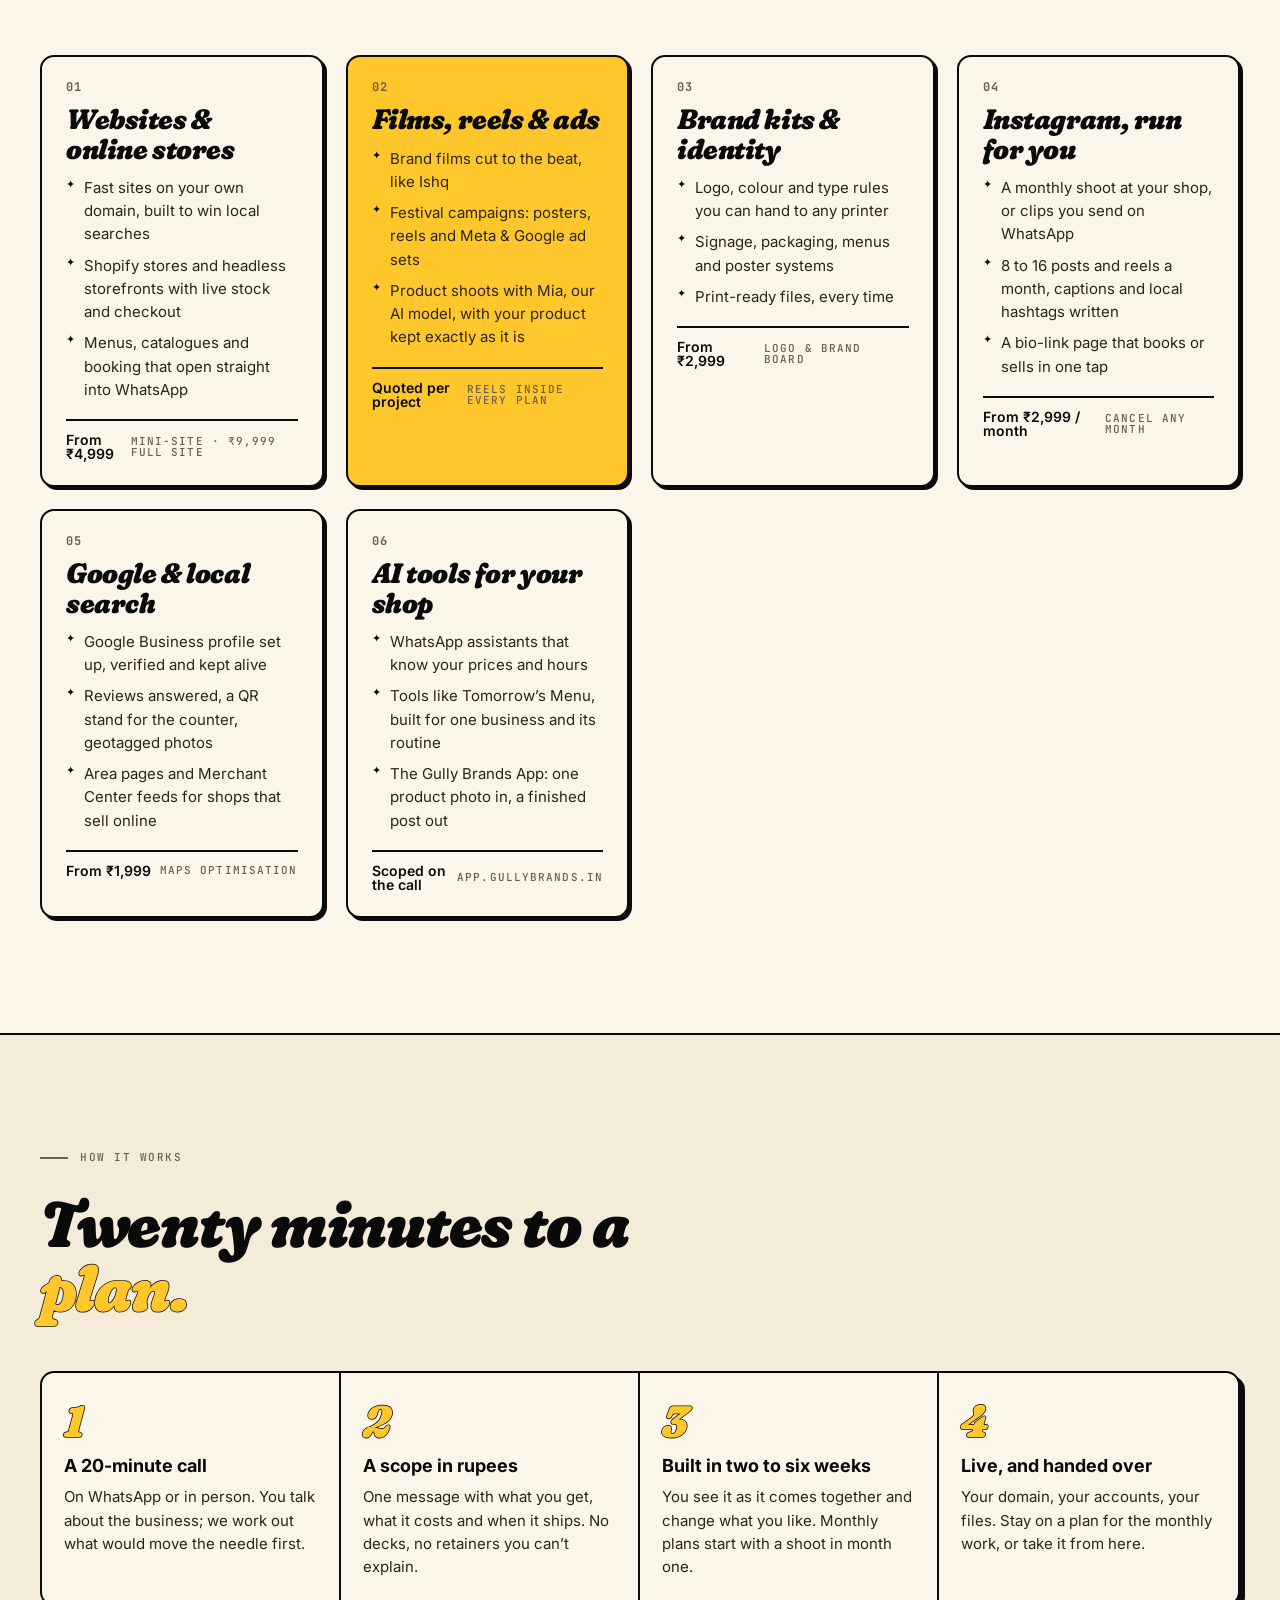
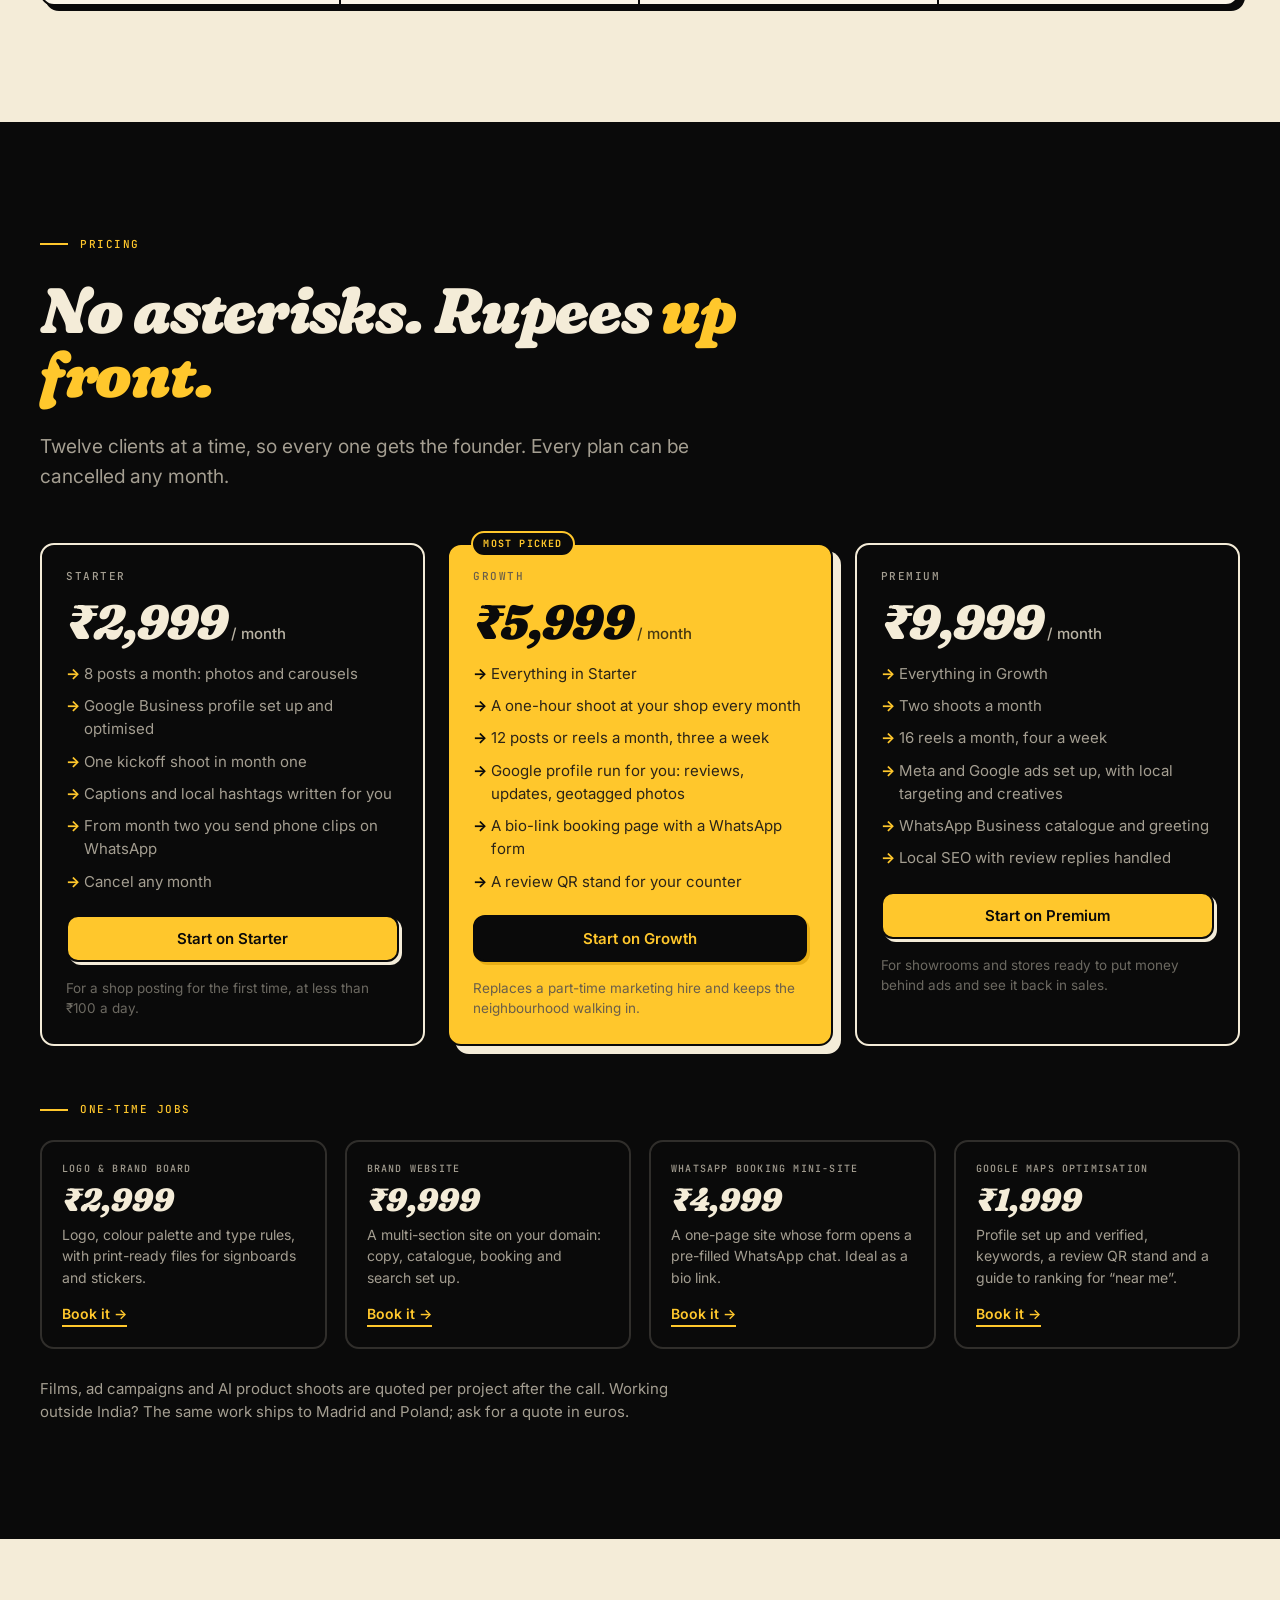
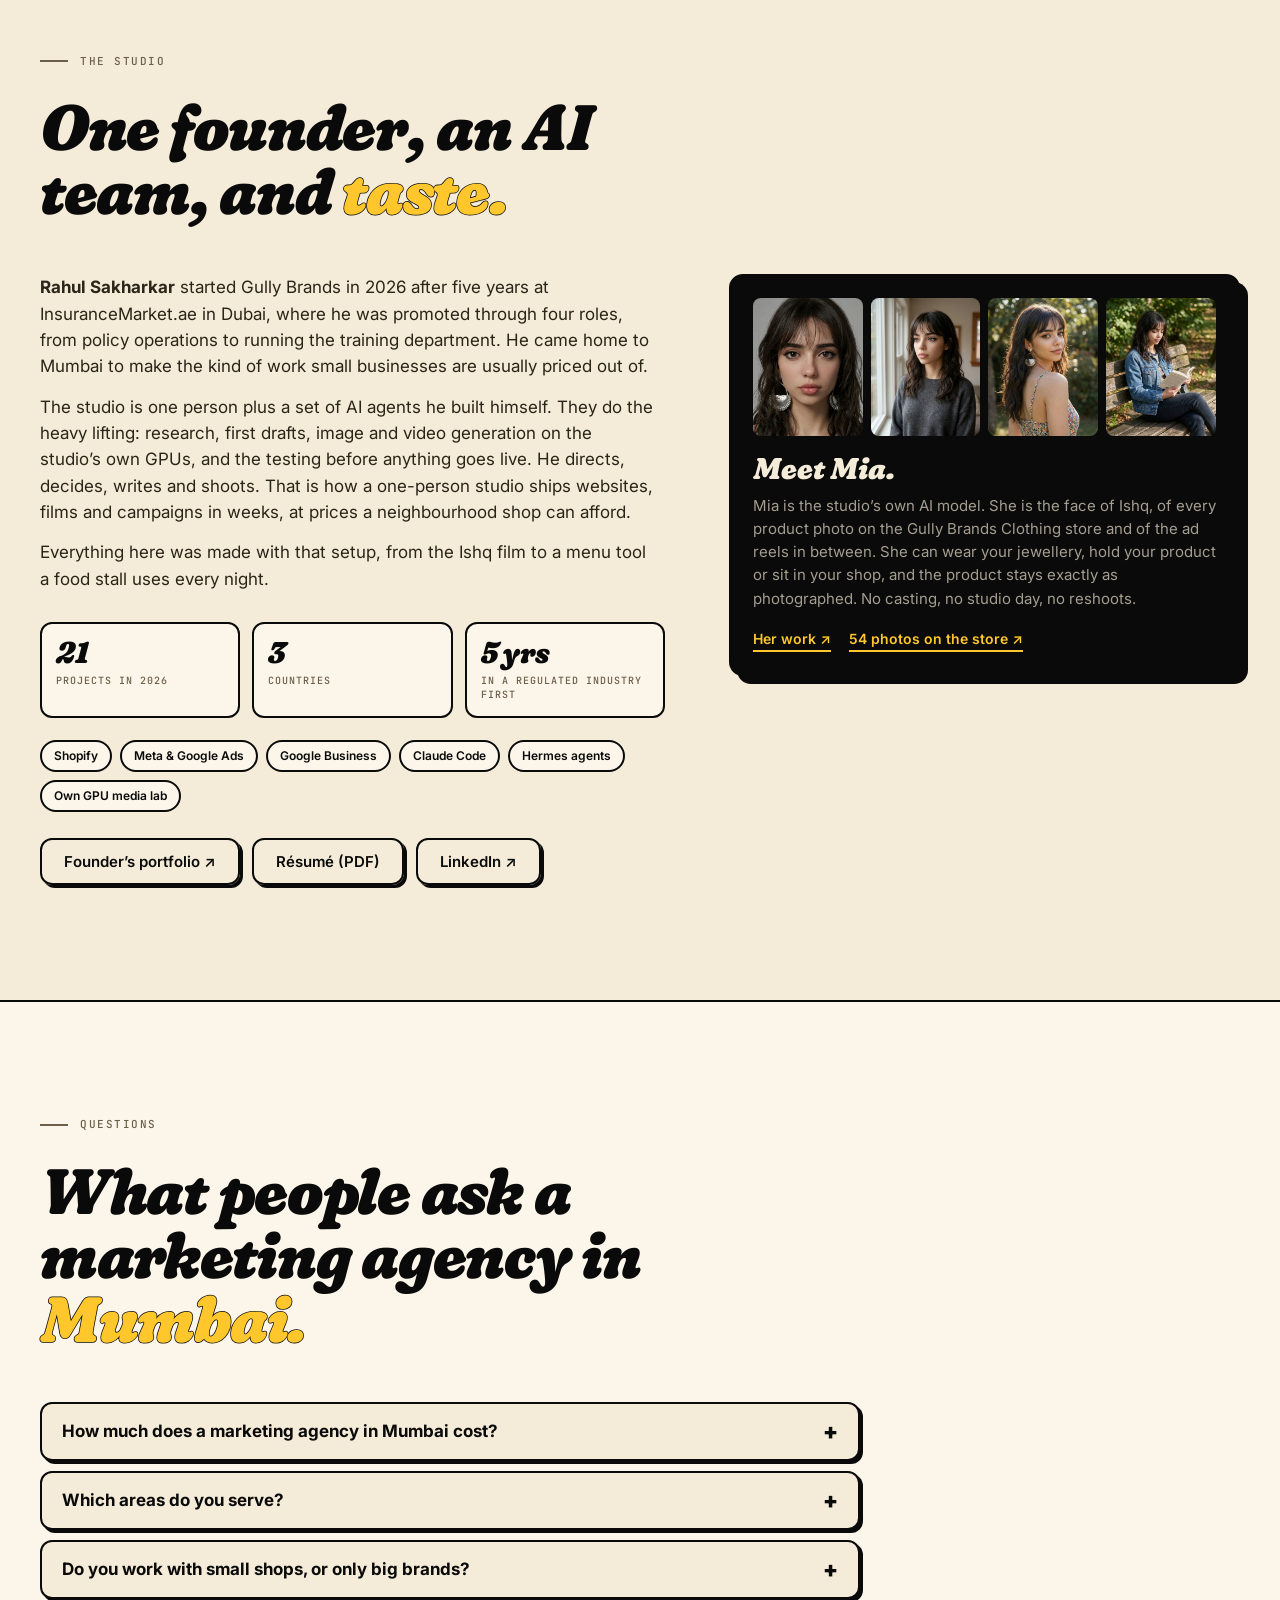
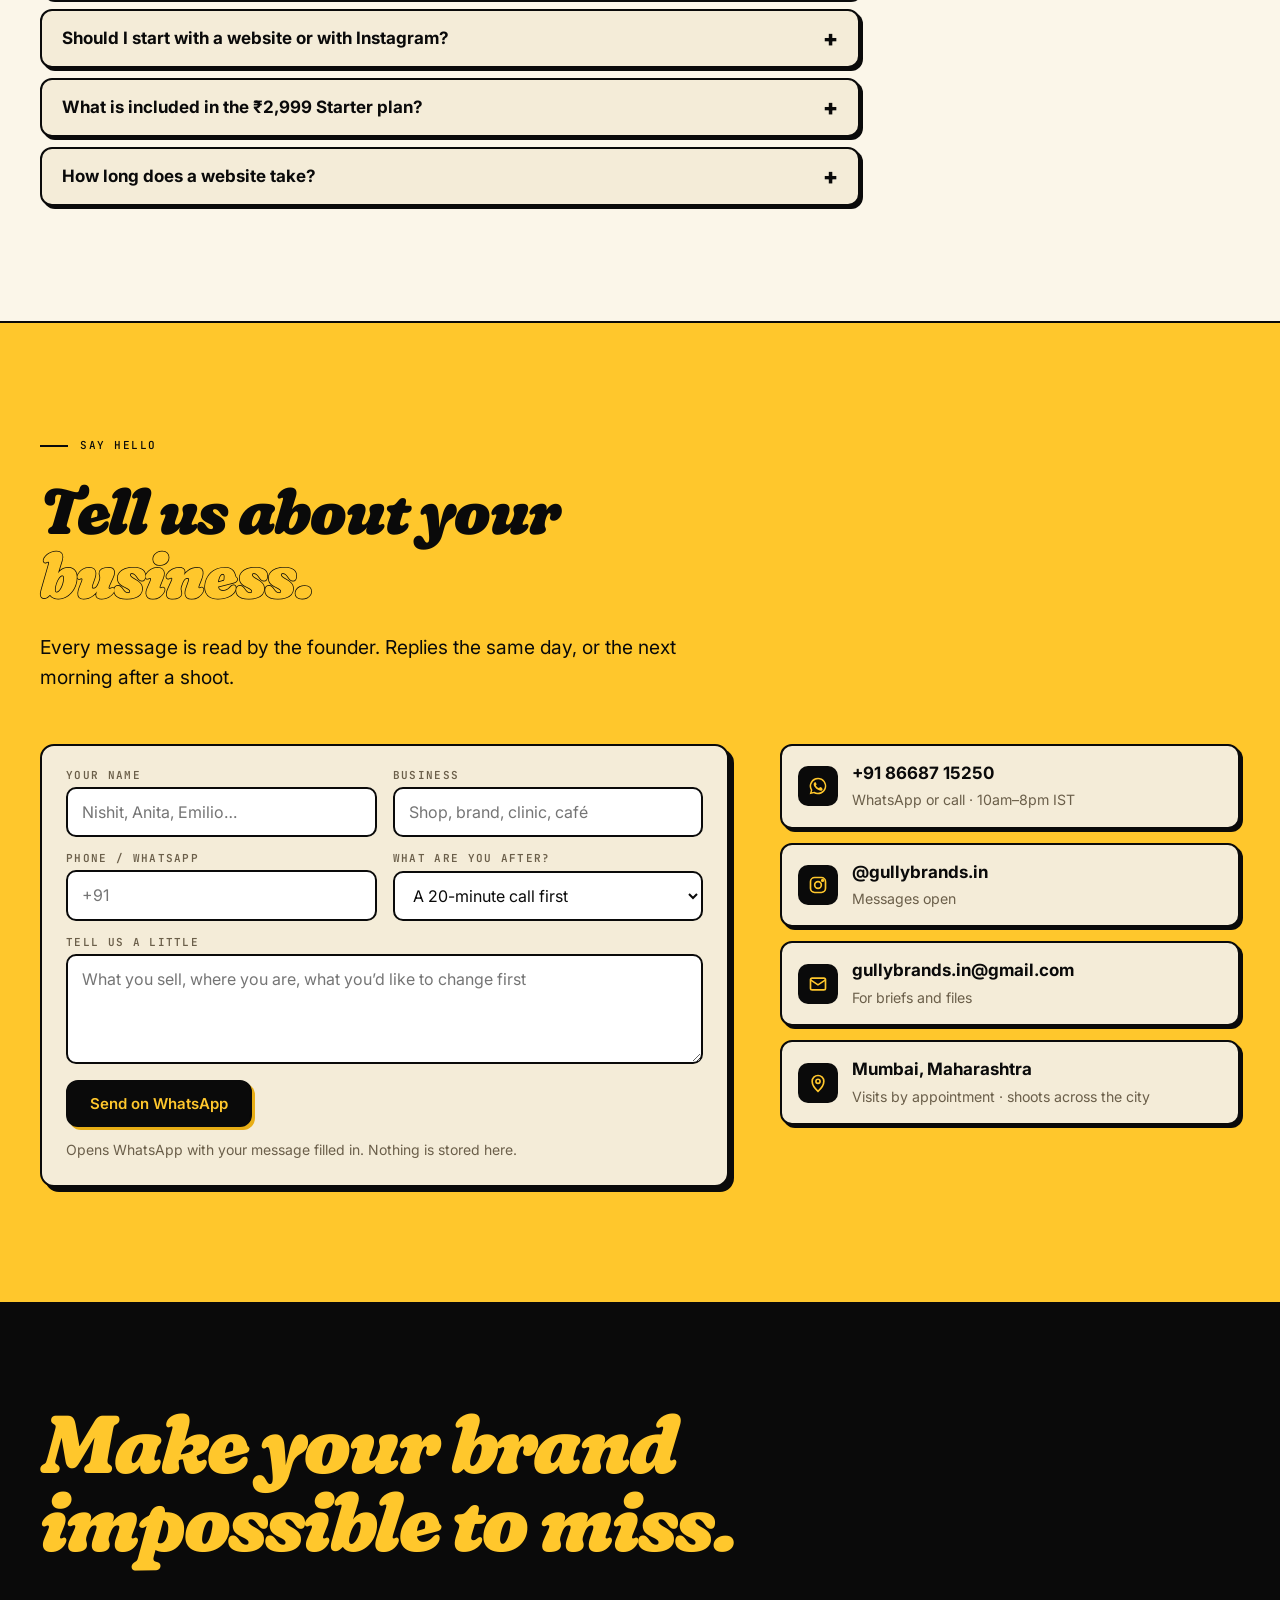
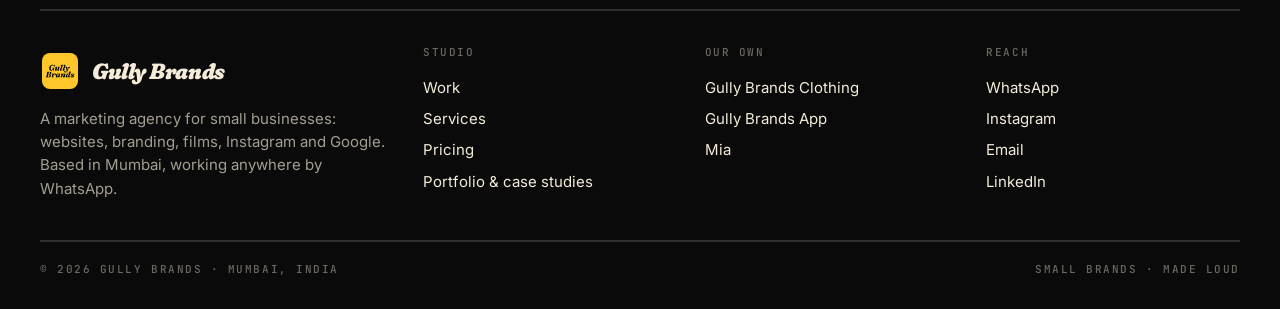
==== commit a45e588b: "SEO: marketing agency in Mumbai Main site: keyworded title and description, Search Console tag, Loca" ====
--- a/index.html
+++ b/index.html
@@ -3,13 +3,15 @@
 <head>
 <meta charset="utf-8">
 <meta name="viewport" content="width=device-width, initial-scale=1, viewport-fit=cover">
-<title>Gully Brands — Small brands. Made loud.</title>
-<meta name="description" content="Gully Brands is an independent studio in Mumbai making films, websites, online stores and brand kits for small businesses across India, Spain and Poland. Retainers from ₹2,999 a month.">
+<title>Gully Brands · Marketing Agency in Mumbai for Small Businesses — Websites, Branding, Films &amp; Instagram</title>
+<meta name="description" content="Gully Brands is a marketing agency in Mumbai for small businesses: websites and online stores, branding and logos, brand films and reels, Instagram management, Google Business profile and local SEO. Plans from ₹2,999 a month. Clients across Mumbai, Thane, Ambernath and abroad.">
+<meta name="google-site-verification" content="6Y3rt-7hkjQifWBGv04lBelCdk8wPvAcKxQVtiVLpYc">
+<meta name="geo.region" content="IN-MH"><meta name="geo.placename" content="Mumbai">
 <link rel="canonical" href="https://gullybrands.in/">
 <meta name="theme-color" content="#FFC72C">
 <meta property="og:type" content="website">
-<meta property="og:title" content="Gully Brands — Small brands. Made loud.">
-<meta property="og:description" content="Films, websites, stores and brand kits for small businesses. Studio in Mumbai, clients from Ambernath to Madrid.">
+<meta property="og:title" content="Gully Brands · Marketing agency in Mumbai for small businesses">
+<meta property="og:description" content="Websites, branding, films, Instagram and Google for small businesses. Plans from ₹2,999 a month. Small brands. Made loud.">
 <meta property="og:url" content="https://gullybrands.in/">
 <meta property="og:image" content="https://gullybrands.in/assets/og.jpg">
 <meta name="twitter:card" content="summary_large_image">
@@ -20,7 +22,7 @@
 <link rel="stylesheet" href="https://fonts.googleapis.com/css2?family=Inter:wght@400;500;600;700&family=JetBrains+Mono:wght@400;500;700&display=swap">
 <link rel="preload" href="fonts/Fraunces-72pt-SuperSoft-BlackItalic.ttf" as="font" type="font/ttf" crossorigin>
 <script type="application/ld+json">
-{"@context":"https://schema.org","@type":"ProfessionalService","name":"Gully Brands","url":"https://gullybrands.in/","image":"https://gullybrands.in/assets/og.jpg","logo":"https://gullybrands.in/assets/logo-square-yellow.png","description":"Independent studio making films, websites, online stores and brand kits for small businesses.","telephone":"+918668715250","email":"gullybrands.in@gmail.com","priceRange":"₹2,999+","address":{"@type":"PostalAddress","addressLocality":"Mumbai","addressRegion":"Maharashtra","addressCountry":"IN"},"areaServed":["IN","ES","PL"],"founder":{"@type":"Person","name":"Rahul Sakharkar","sameAs":"https://www.linkedin.com/in/rahul-sakharkar-a75b43177"},"sameAs":["https://www.instagram.com/gullybrands.in/","https://gullybrands.in/portfolio/"],"openingHours":"Mo-Sa 10:00-20:00"}
+{"@context":"https://schema.org","@graph":[{"@type":["ProfessionalService","LocalBusiness"],"@id":"https://gullybrands.in/#business","name":"Gully Brands","alternateName":"Gully Brands Marketing Agency","slogan":"Small brands. Made loud.","url":"https://gullybrands.in/","image":"https://gullybrands.in/assets/og.jpg","logo":"https://gullybrands.in/assets/logo-square-yellow.png","description":"Marketing agency in Mumbai for small businesses: websites and online stores, branding and logos, brand films and reels, Instagram management, Google Business profile and local SEO.","telephone":"+918668715250","email":"gullybrands.in@gmail.com","priceRange":"₹1,999 – ₹9,999","address":{"@type":"PostalAddress","addressLocality":"Mumbai","addressRegion":"Maharashtra","addressCountry":"IN"},"areaServed":[{"@type":"City","name":"Mumbai"},{"@type":"City","name":"Thane"},{"@type":"City","name":"Navi Mumbai"},{"@type":"City","name":"Kalyan"},{"@type":"City","name":"Dombivli"},{"@type":"City","name":"Ambernath"},{"@type":"City","name":"Badlapur"},{"@type":"Country","name":"India"},{"@type":"Country","name":"Spain"},{"@type":"Country","name":"Poland"}],"serviceType":["Website design","E-commerce and Shopify stores","Branding and logo design","Brand films and video ads","Instagram management and reels","Google Business Profile and local SEO","Meta and Google ads"],"openingHoursSpecification":{"@type":"OpeningHoursSpecification","dayOfWeek":["Monday","Tuesday","Wednesday","Thursday","Friday","Saturday"],"opens":"10:00","closes":"20:00"},"founder":{"@type":"Person","name":"Rahul Sakharkar","jobTitle":"Founder","url":"https://gullybrands.in/portfolio/","sameAs":"https://www.linkedin.com/in/rahul-sakharkar-a75b43177"},"sameAs":["https://www.instagram.com/gullybrands.in/","https://gullybrands.in/portfolio/"],"hasOfferCatalog":{"@type":"OfferCatalog","name":"Plans and one-time jobs","itemListElement":[{"@type":"Offer","name":"Starter plan","description":"8 Instagram posts a month, Google Business profile, one kickoff shoot","price":"2999","priceCurrency":"INR","priceSpecification":{"@type":"UnitPriceSpecification","price":"2999","priceCurrency":"INR","unitText":"month"}},{"@type":"Offer","name":"Growth plan","description":"12 posts or reels a month, a monthly shoot, Google profile run for you","price":"5999","priceCurrency":"INR","priceSpecification":{"@type":"UnitPriceSpecification","price":"5999","priceCurrency":"INR","unitText":"month"}},{"@type":"Offer","name":"Premium plan","description":"16 reels a month, two shoots, Meta and Google ads","price":"9999","priceCurrency":"INR","priceSpecification":{"@type":"UnitPriceSpecification","price":"9999","priceCurrency":"INR","unitText":"month"}},{"@type":"Offer","name":"Logo and brand board","price":"2999","priceCurrency":"INR"},{"@type":"Offer","name":"Brand website","price":"9999","priceCurrency":"INR"},{"@type":"Offer","name":"WhatsApp booking mini-site","price":"4999","priceCurrency":"INR"},{"@type":"Offer","name":"Google Maps optimisation","price":"1999","priceCurrency":"INR"}]}},{"@type":"WebSite","@id":"https://gullybrands.in/#website","url":"https://gullybrands.in/","name":"Gully Brands","publisher":{"@id":"https://gullybrands.in/#business"}},{"@type":"FAQPage","@id":"https://gullybrands.in/#faq","mainEntity":[{"@type":"Question","name":"How much does a marketing agency in Mumbai cost?","acceptedAnswer":{"@type":"Answer","text":"At Gully Brands, monthly plans start at ₹2,999 for 8 Instagram posts a month with your Google Business profile set up, and go up to ₹9,999 for 16 reels a month with ads. One-time jobs start at ₹1,999 for Google Maps optimisation and ₹2,999 for a logo and brand board. Every plan can be cancelled any month."}},{"@type":"Question","name":"Which areas do you serve?","acceptedAnswer":{"@type":"Answer","text":"The studio is in Mumbai and works across the city and the Thane district: Thane, Navi Mumbai, Kalyan, Dombivli, Ambernath and Badlapur, with shoots at your shop. Websites, films and branding also ship to clients abroad; we have built for businesses in Madrid and Poland."}},{"@type":"Question","name":"Do you work with small shops, or only big brands?","acceptedAnswer":{"@type":"Answer","text":"Small businesses are the whole point. Our clients are jewellers, a pet shop with a vet, a food stall, a carpenter, a nail studio and a laptop shop. Prices are set for a neighbourhood business, not a corporate budget."}},{"@type":"Question","name":"Should I start with a website or with Instagram?","acceptedAnswer":{"@type":"Answer","text":"If people search for what you sell, start with a Google Business profile and a simple website; that brings walk-ins. If your customers discover you by browsing, start with Instagram. On the 20-minute call we look at your business and tell you which one first."}},{"@type":"Question","name":"What is included in the ₹2,999 Starter plan?","acceptedAnswer":{"@type":"Answer","text":"Eight posts a month (photos and carousels), your Google Business profile set up and optimised, one kickoff shoot in month one, captions and local hashtags written for you. From month two you send phone clips on WhatsApp and we do the rest."}},{"@type":"Question","name":"How long does a website take?","acceptedAnswer":{"@type":"Answer","text":"A WhatsApp booking mini-site takes about a week. A full brand website with copy, catalogue and booking takes two to six weeks, and it goes live on your own domain with the accounts in your name."}}]}]}
 </script>
 <style>
 @font-face{font-family:"Fraunces Billboard";src:url("fonts/Fraunces-72pt-SuperSoft-BlackItalic.ttf") format("truetype");font-weight:900;font-style:italic;font-display:swap}
@@ -168,6 +170,13 @@
 
 /* services */
 .svc{display:grid;grid-template-columns:repeat(auto-fit,minmax(280px,1fr));gap:22px}
+.faq{max-width:820px;display:grid;gap:10px}
+.faq details{border:2px solid var(--ink);border-radius:12px;background:var(--cream);padding:0 20px;box-shadow:var(--shadow-sm)}
+.faq summary{cursor:pointer;padding:16px 0;font:700 17px/1.35 var(--f-sans);list-style:none;display:flex;justify-content:space-between;gap:16px;align-items:center}
+.faq summary::-webkit-details-marker{display:none}
+.faq summary::after{content:"+";font:900 22px/1 var(--f-sans);flex:none}
+.faq details[open] summary::after{content:"–"}
+.faq details p{margin:0;padding:0 0 18px;color:var(--fg2);font-size:15.5px;line-height:1.55}
 .svc article{background:var(--paper);border:2px solid var(--ink);border-radius:var(--r);padding:24px;box-shadow:var(--shadow-sm);display:grid;gap:12px;align-content:start}
 .svc article.hi{background:var(--yellow)}
 .svc .n{font:700 12px/1 var(--f-mono);letter-spacing:.12em;color:var(--fg3)}
@@ -299,7 +308,7 @@
     <div>
       <p class="eyebrow mono">Mumbai · Clients in India, Spain &amp; Poland</p>
       <h1>Small brands.<br>Made <em>loud.</em></h1>
-      <p class="sub">Films, websites, stores and brand kits for businesses that never had an agency.</p>
+      <p class="sub">A marketing agency in Mumbai for businesses that never had one.</p>
       <p class="lede">An independent studio that does the whole job: the brand, the site, the shoot, the ads and the Google profile. Priced in plain rupees, shipped in weeks, and built to look like it cost far more than it did.</p>
       <div class="ctas">
         <a class="btn" href="#work">See the work <svg viewBox="0 0 24 24" fill="none" stroke="currentColor" stroke-width="2.2" stroke-linecap="round" stroke-linejoin="round"><path d="M5 12h14M13 6l6 6-6 6"/></svg></a>
@@ -345,7 +354,7 @@
         <h2 class="t">Real shops. Real <em>results.</em></h2>
         <div class="filters" id="filters" role="group" aria-label="Filter the work"></div>
       </div>
-      <p class="lede">Every photo and clip here is the actual business, not a stock library. Hover a card to see the site in use; open the case study for the full story.</p>
+      <p class="lede">Websites, stores, films and campaigns for small businesses across Mumbai, Thane and Ambernath, plus a few in Madrid and Poland. Every photo and clip is the actual business, not a stock library. Hover a card to see the site in use; open the case study for the full story.</p>
     </div>
     <div class="grid" id="grid"></div>
     <div class="more rv"><a class="btn ghost" href="portfolio/">Full portfolio, case studies &amp; ads ↗</a></div>
@@ -357,7 +366,7 @@
     <div class="sec-head rv">
       <p class="eyebrow mono">What we do</p>
       <h2 class="t">One studio for the <em>whole</em> job.</h2>
-      <p class="lede">Most small businesses need five vendors to look like a brand. Here it is one call. Pick a piece, or hand over the lot.</p>
+      <p class="lede">Website design, branding, brand films, Instagram management and Google Business, from one marketing studio in Mumbai. Most small businesses need five vendors to look like a brand; here it is one call. Pick a piece, or hand over the lot.</p>
     </div>
     <div class="svc">
       <article class="rv"><span class="n">01</span><h3>Websites &amp; online stores</h3><ul><li>Fast sites on your own domain, built to win local searches</li><li>Shopify stores and headless storefronts with live stock and checkout</li><li>Menus, catalogues and booking that open straight into WhatsApp</li></ul><div class="from">From ₹4,999<span>mini-site · ₹9,999 full site</span></div></article>
@@ -462,6 +471,23 @@
   </div>
 </section>
 
+<section class="sec" id="faq" style="background:var(--paper);border-top:2px solid var(--ink)">
+  <div class="wrap">
+    <div class="sec-head rv">
+      <p class="eyebrow mono">Questions</p>
+      <h2 class="t">What people ask a marketing agency in <em>Mumbai.</em></h2>
+    </div>
+    <div class="faq">
+      <details class="rv"><summary>How much does a marketing agency in Mumbai cost?</summary><p>At Gully Brands, monthly plans start at ₹2,999 for 8 Instagram posts a month with your Google Business profile set up, and go up to ₹9,999 for 16 reels a month with ads. One-time jobs start at ₹1,999 for Google Maps optimisation and ₹2,999 for a logo and brand board. Every plan can be cancelled any month.</p></details>
+      <details class="rv"><summary>Which areas do you serve?</summary><p>The studio is in Mumbai and works across the city and the Thane district: Thane, Navi Mumbai, Kalyan, Dombivli, Ambernath and Badlapur, with shoots at your shop. Websites, films and branding also ship to clients abroad; we have built for businesses in Madrid and Poland.</p></details>
+      <details class="rv"><summary>Do you work with small shops, or only big brands?</summary><p>Small businesses are the whole point. Our clients are jewellers, a pet shop with a vet, a food stall, a carpenter, a nail studio and a laptop shop. Prices are set for a neighbourhood business, not a corporate budget.</p></details>
+      <details class="rv"><summary>Should I start with a website or with Instagram?</summary><p>If people search for what you sell, start with a Google Business profile and a simple website; that brings walk-ins. If your customers discover you by browsing, start with Instagram. On the 20-minute call we look at your business and tell you which one first.</p></details>
+      <details class="rv"><summary>What is included in the ₹2,999 Starter plan?</summary><p>Eight posts a month (photos and carousels), your Google Business profile set up and optimised, one kickoff shoot in month one, captions and local hashtags written for you. From month two you send phone clips on WhatsApp and we do the rest.</p></details>
+      <details class="rv"><summary>How long does a website take?</summary><p>A WhatsApp booking mini-site takes about a week. A full brand website with copy, catalogue and booking takes two to six weeks, and it goes live on your own domain with the accounts in your name.</p></details>
+    </div>
+  </div>
+</section>
+
 <section class="sec yellow" id="contact">
   <div class="wrap">
     <div class="sec-head rv">
@@ -497,7 +523,7 @@
   <div class="wrap">
     <p class="big">Make your brand impossible to miss.</p>
     <div class="cols">
-      <div><a class="logo" href="#top" style="color:var(--on-ink)"><img src="assets/logo-square-yellow.png" alt="" width="40" height="40"><b>Gully Brands</b></a><p>An independent studio for small businesses. Based in Mumbai, working anywhere by WhatsApp.</p></div>
+      <div><a class="logo" href="#top" style="color:var(--on-ink)"><img src="assets/logo-square-yellow.png" alt="" width="40" height="40"><b>Gully Brands</b></a><p>A marketing agency for small businesses: websites, branding, films, Instagram and Google. Based in Mumbai, working anywhere by WhatsApp.</p></div>
       <div><h5>Studio</h5><a href="#work">Work</a><a href="#services">Services</a><a href="#pricing">Pricing</a><a href="portfolio/">Portfolio &amp; case studies</a></div>
       <div><h5>Our own</h5><a href="https://shop.gullybrands.in" target="_blank" rel="noopener">Gully Brands Clothing</a><a href="https://app.gullybrands.in" target="_blank" rel="noopener">Gully Brands App</a><a href="portfolio/#mia">Mia</a></div>
       <div><h5>Reach</h5><a href="https://wa.me/918668715250" target="_blank" rel="noopener">WhatsApp</a><a href="https://www.instagram.com/gullybrands.in/" target="_blank" rel="noopener">Instagram</a><a href="mailto:gullybrands.in@gmail.com">Email</a><a href="https://www.linkedin.com/in/rahul-sakharkar-a75b43177" target="_blank" rel="noopener">LinkedIn</a></div>
@@ -549,7 +575,7 @@
   const esc = s => s.replace(/[&<>"]/g, c => ({ '&': '&amp;', '<': '&lt;', '>': '&gt;', '"': '&quot;' }[c]));
   const grid = $('#grid');
   grid.innerHTML = WORK.map(w => `<article class="card rv" data-c="${w.c.join(' ')}">
-    <div class="media"><img src="${P}media/work/${w.k}.jpg" alt="" loading="lazy" width="800" height="500"><video muted loop playsinline preload="none" disableremoteplayback data-src="${P}media/work/${w.k}.mp4" aria-hidden="true"></video>
+    <div class="media"><img src="${P}media/work/${w.k}.jpg" alt="${esc(w.n)} — ${esc(w.w)}" loading="lazy" width="800" height="500"><video muted loop playsinline preload="none" disableremoteplayback data-src="${P}media/work/${w.k}.mp4" aria-hidden="true"></video>
       <span class="stamp">${LABEL[w.c[0]]}</span>${w.r ? `<span class="stamp res">${esc(w.r[0])} · ${esc(w.r[1])}</span>` : ''}</div>
     <div class="body"><h3>${esc(w.n)}</h3><span class="where">${esc(w.w)}</span><p>${esc(w.d)}</p>
       <div class="links"><a href="${w.url}" target="_blank" rel="noopener">Visit site ↗</a><a href="${P}#${w.case || w.k}">Case study →</a></div></div>
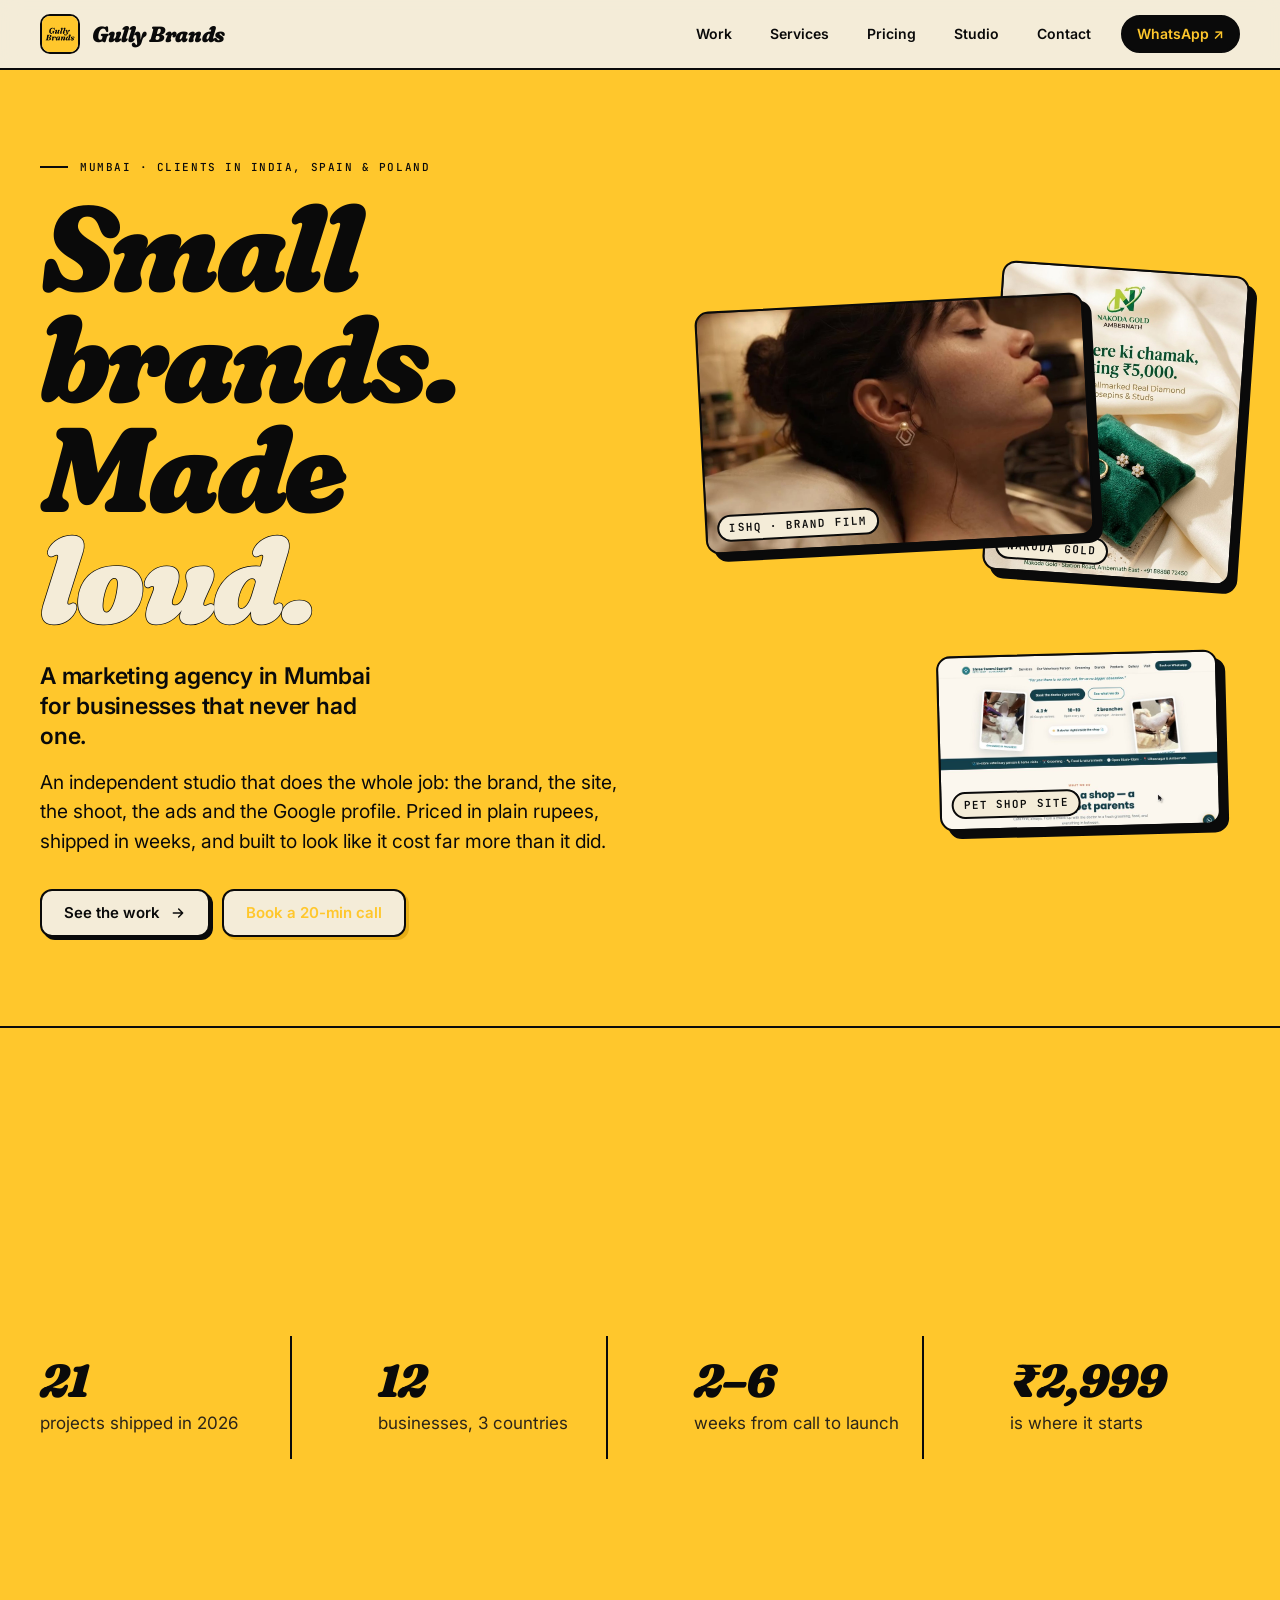
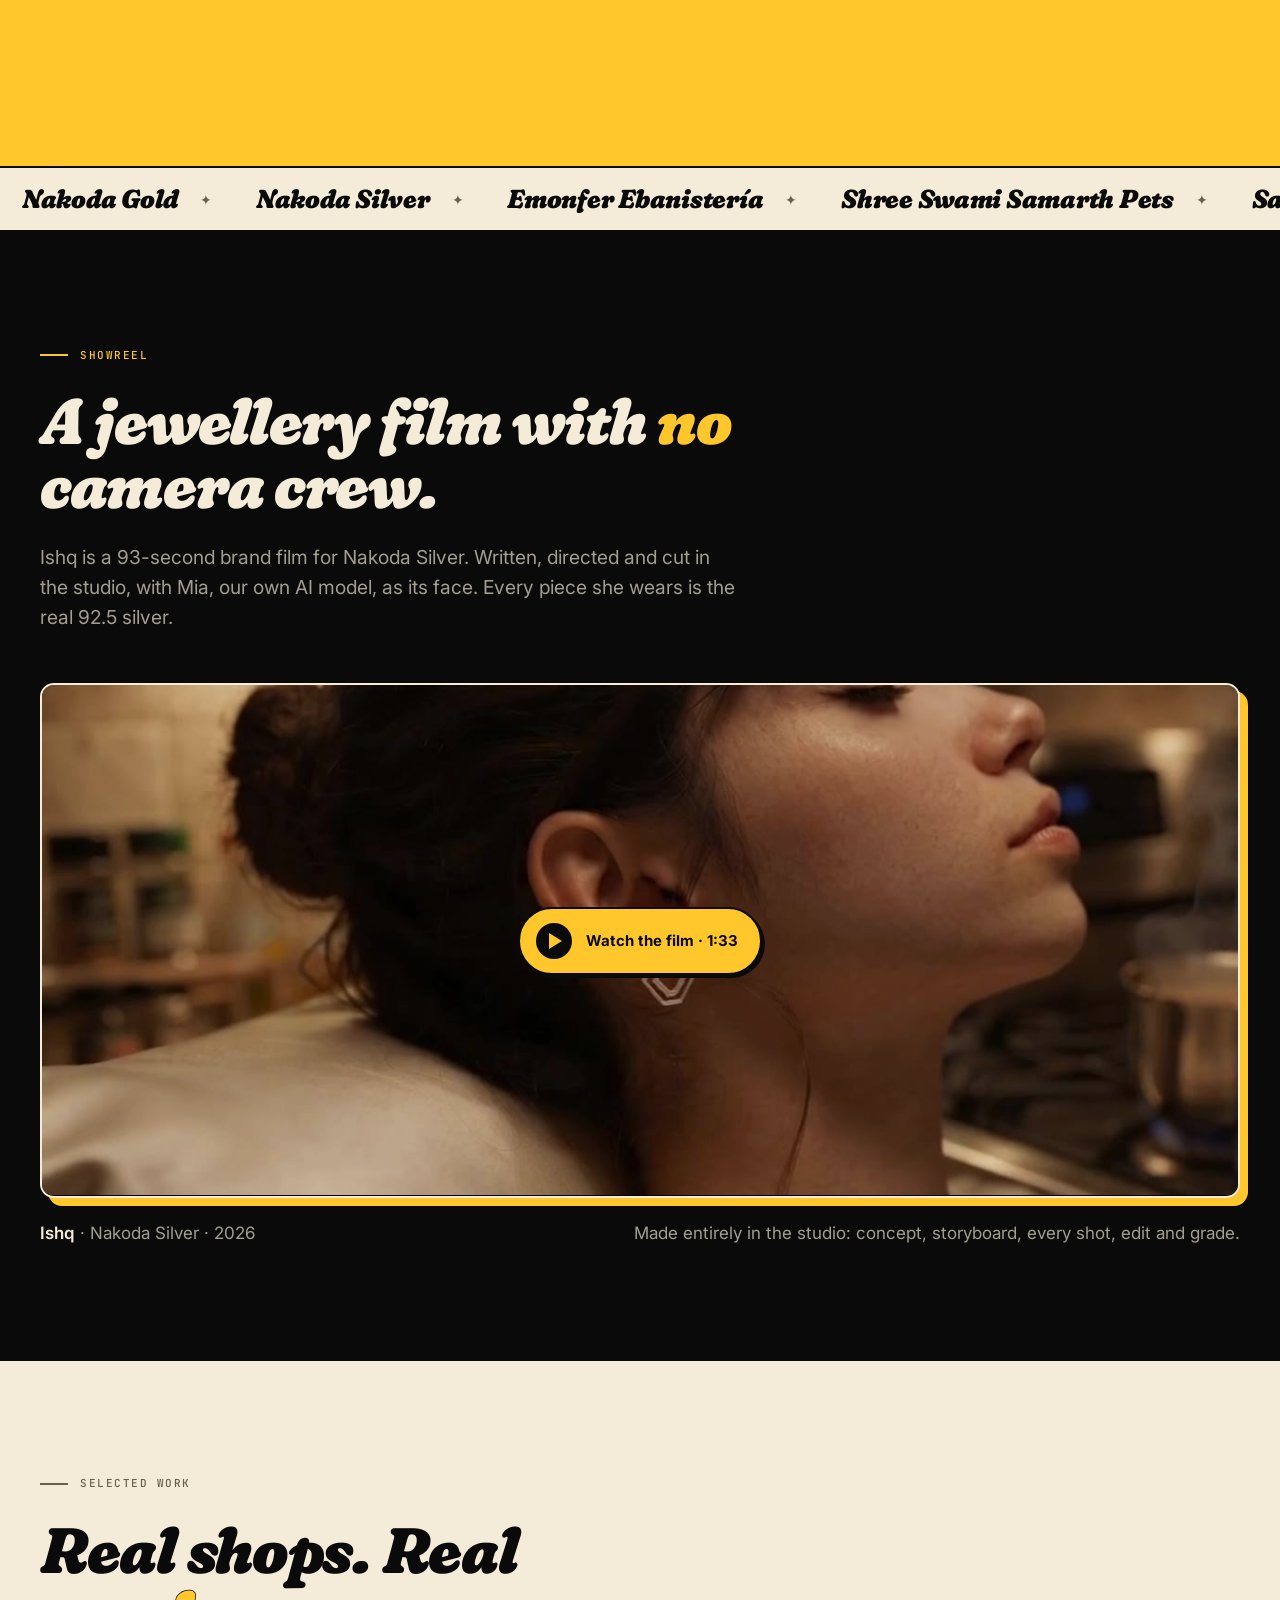
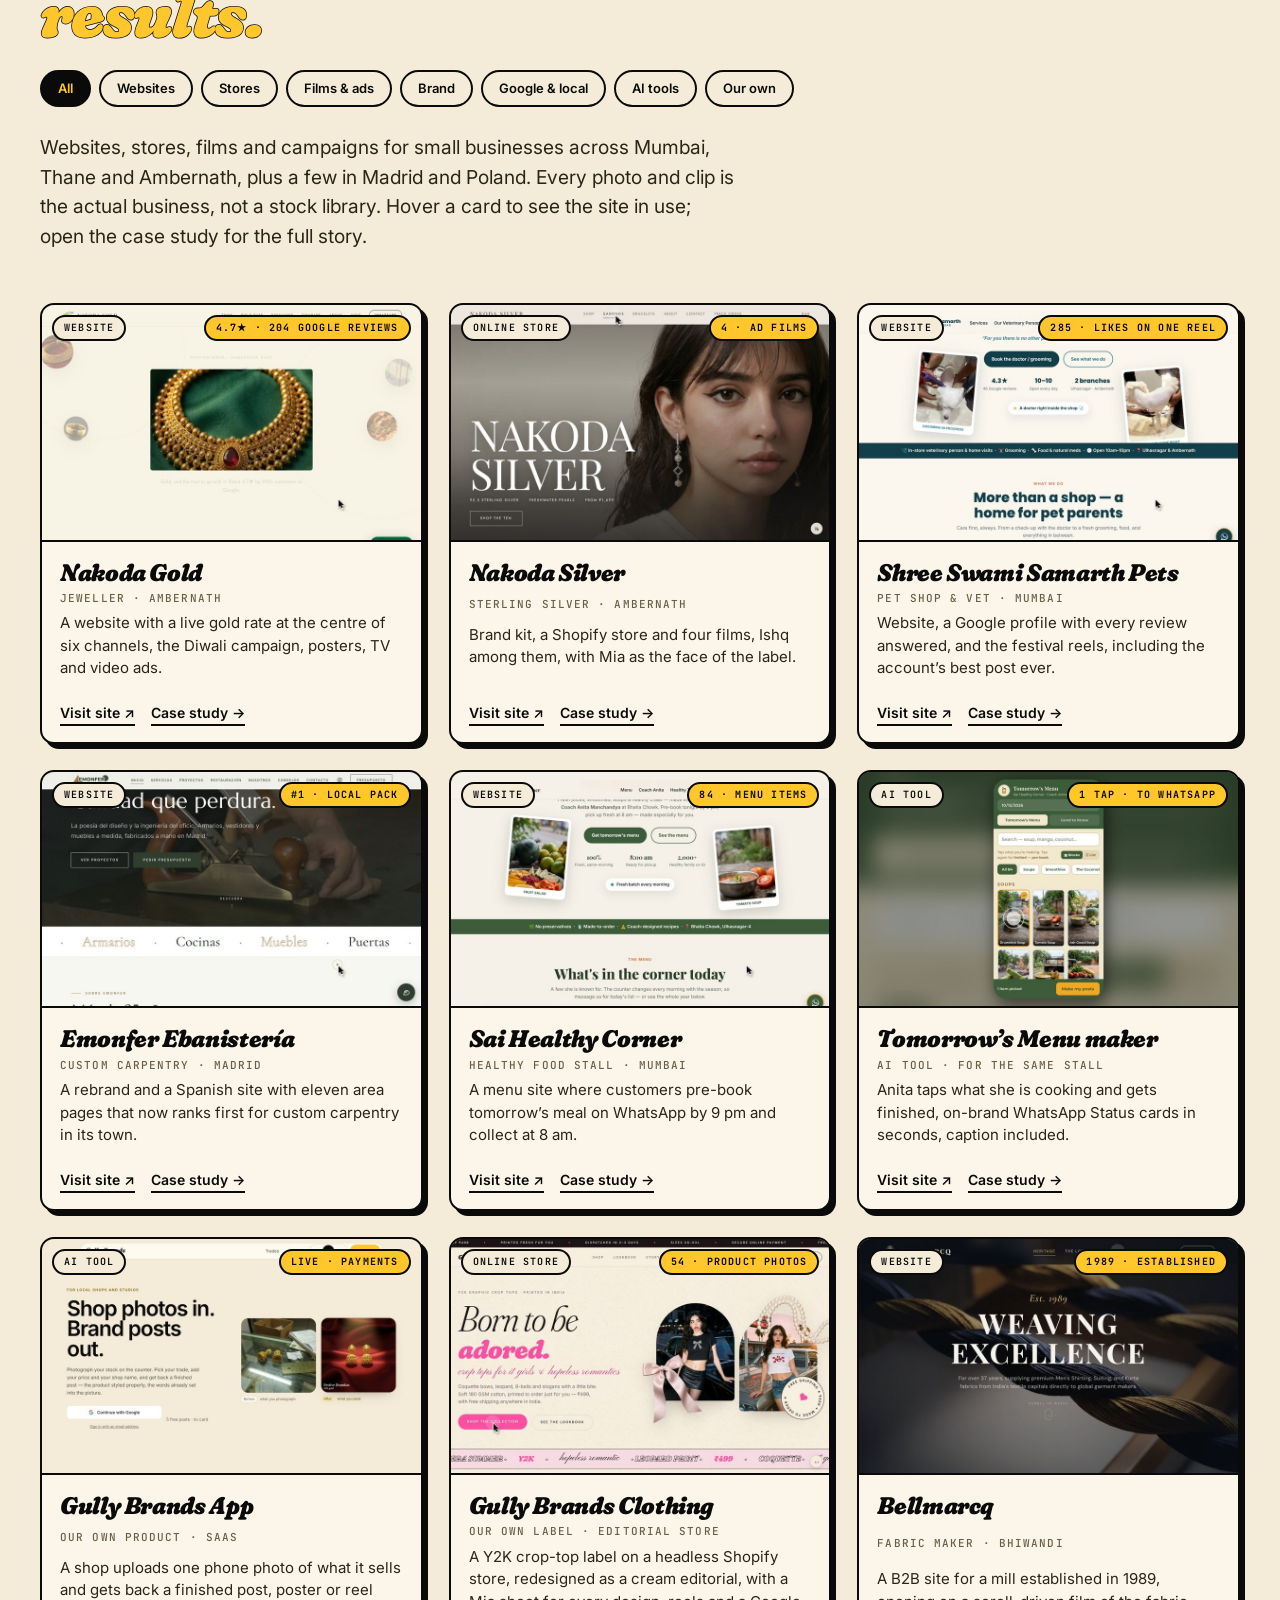
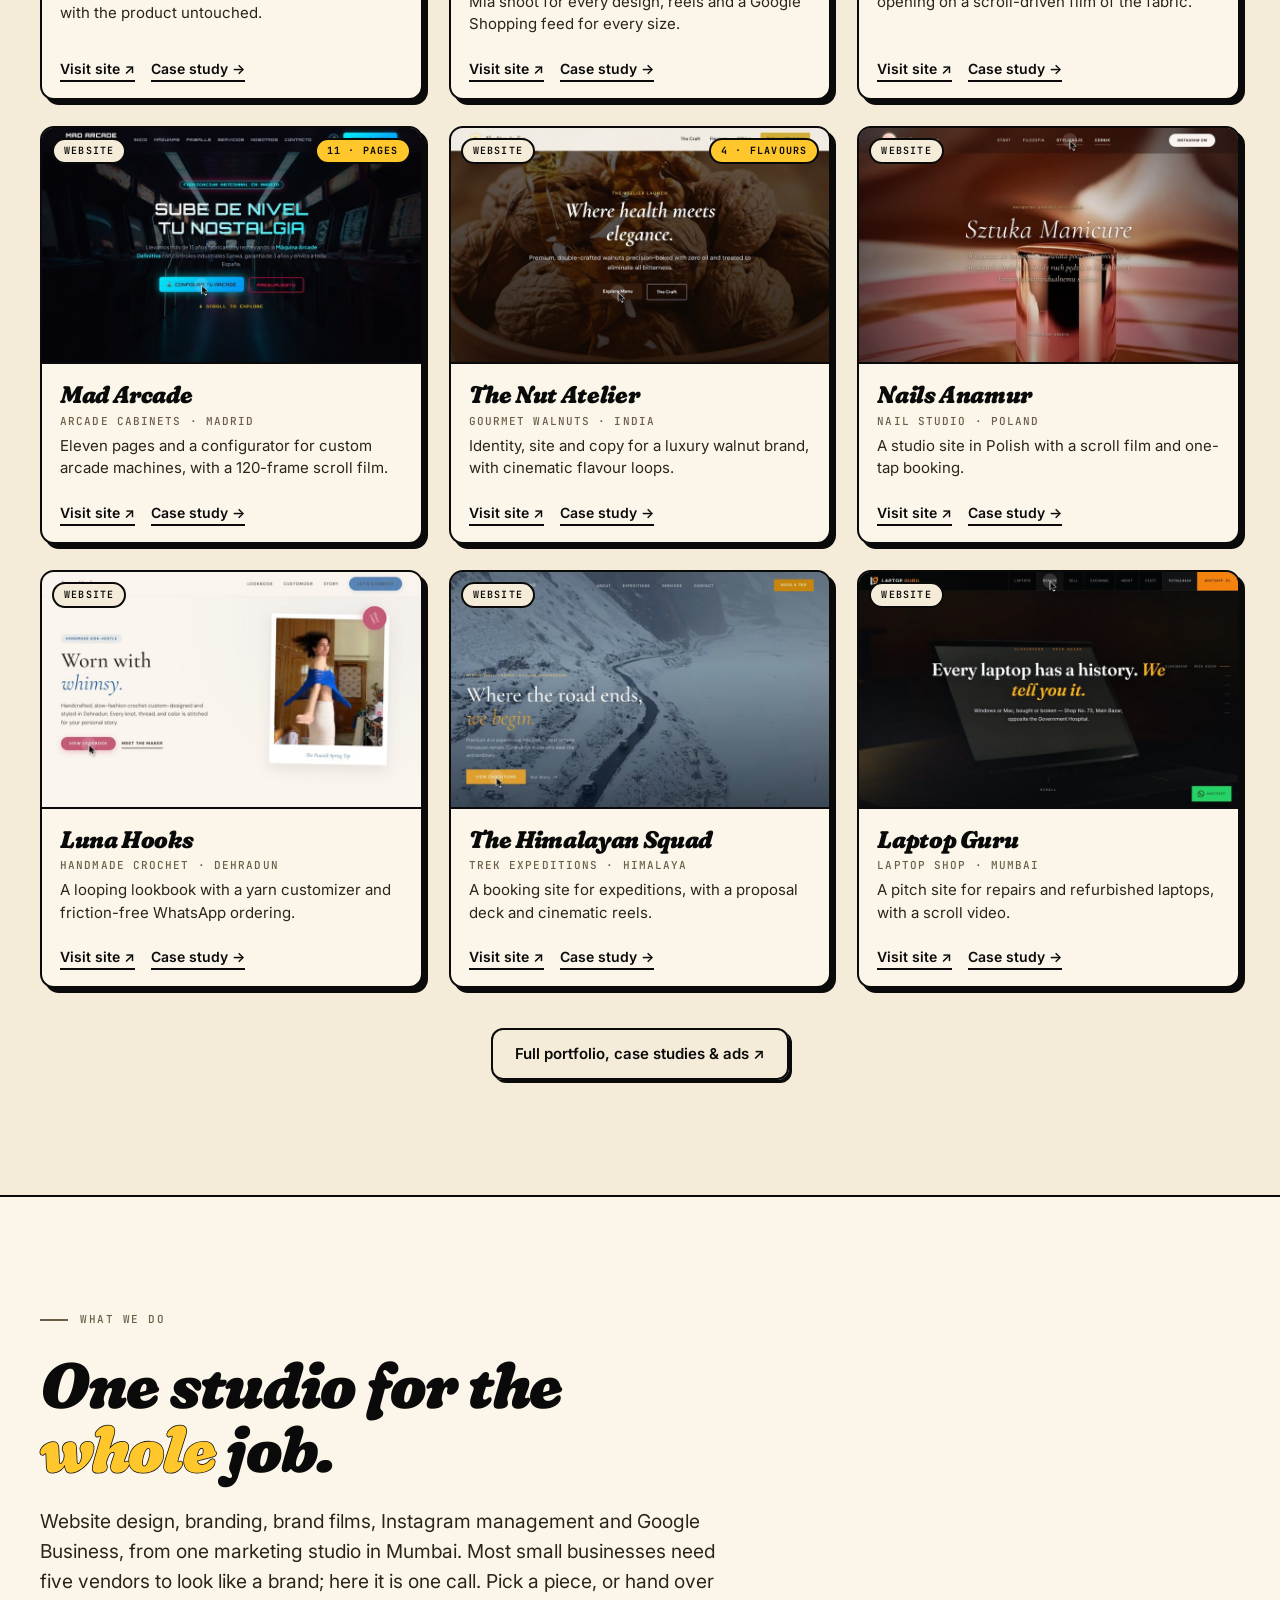
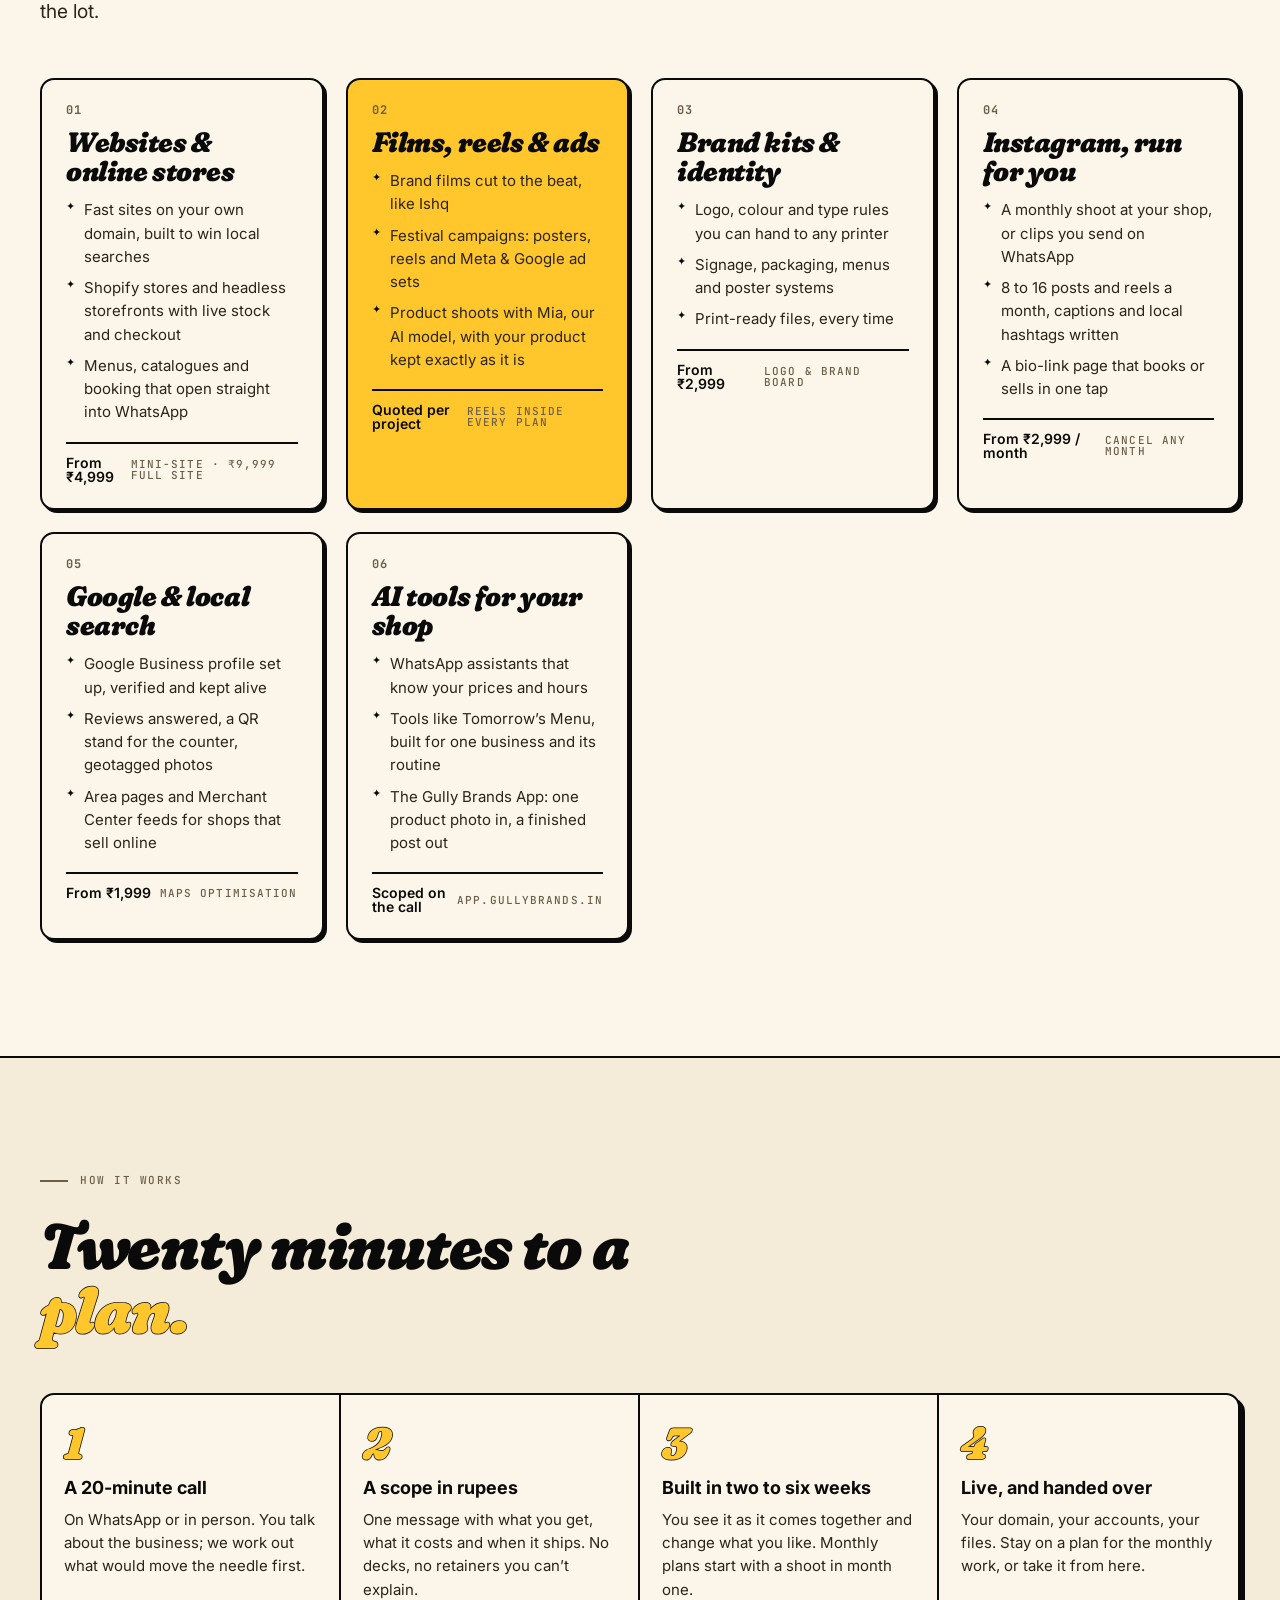
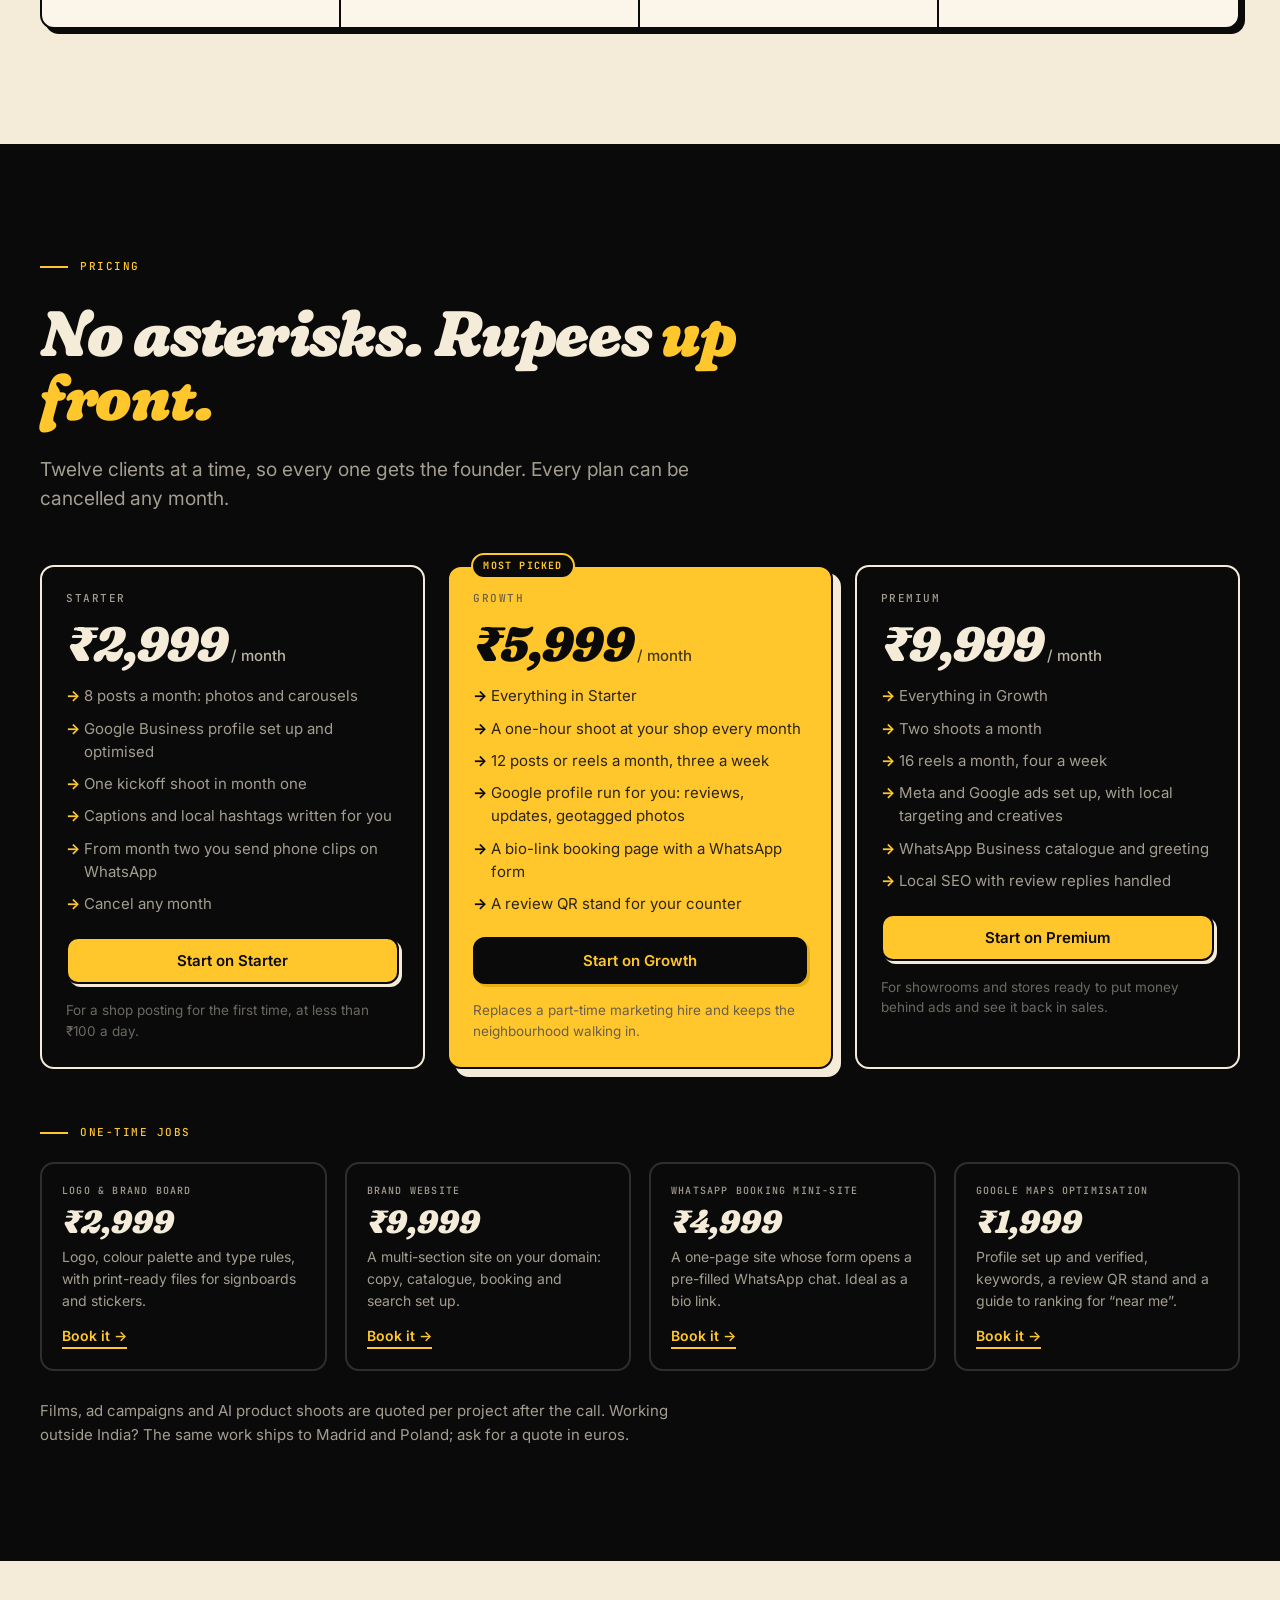
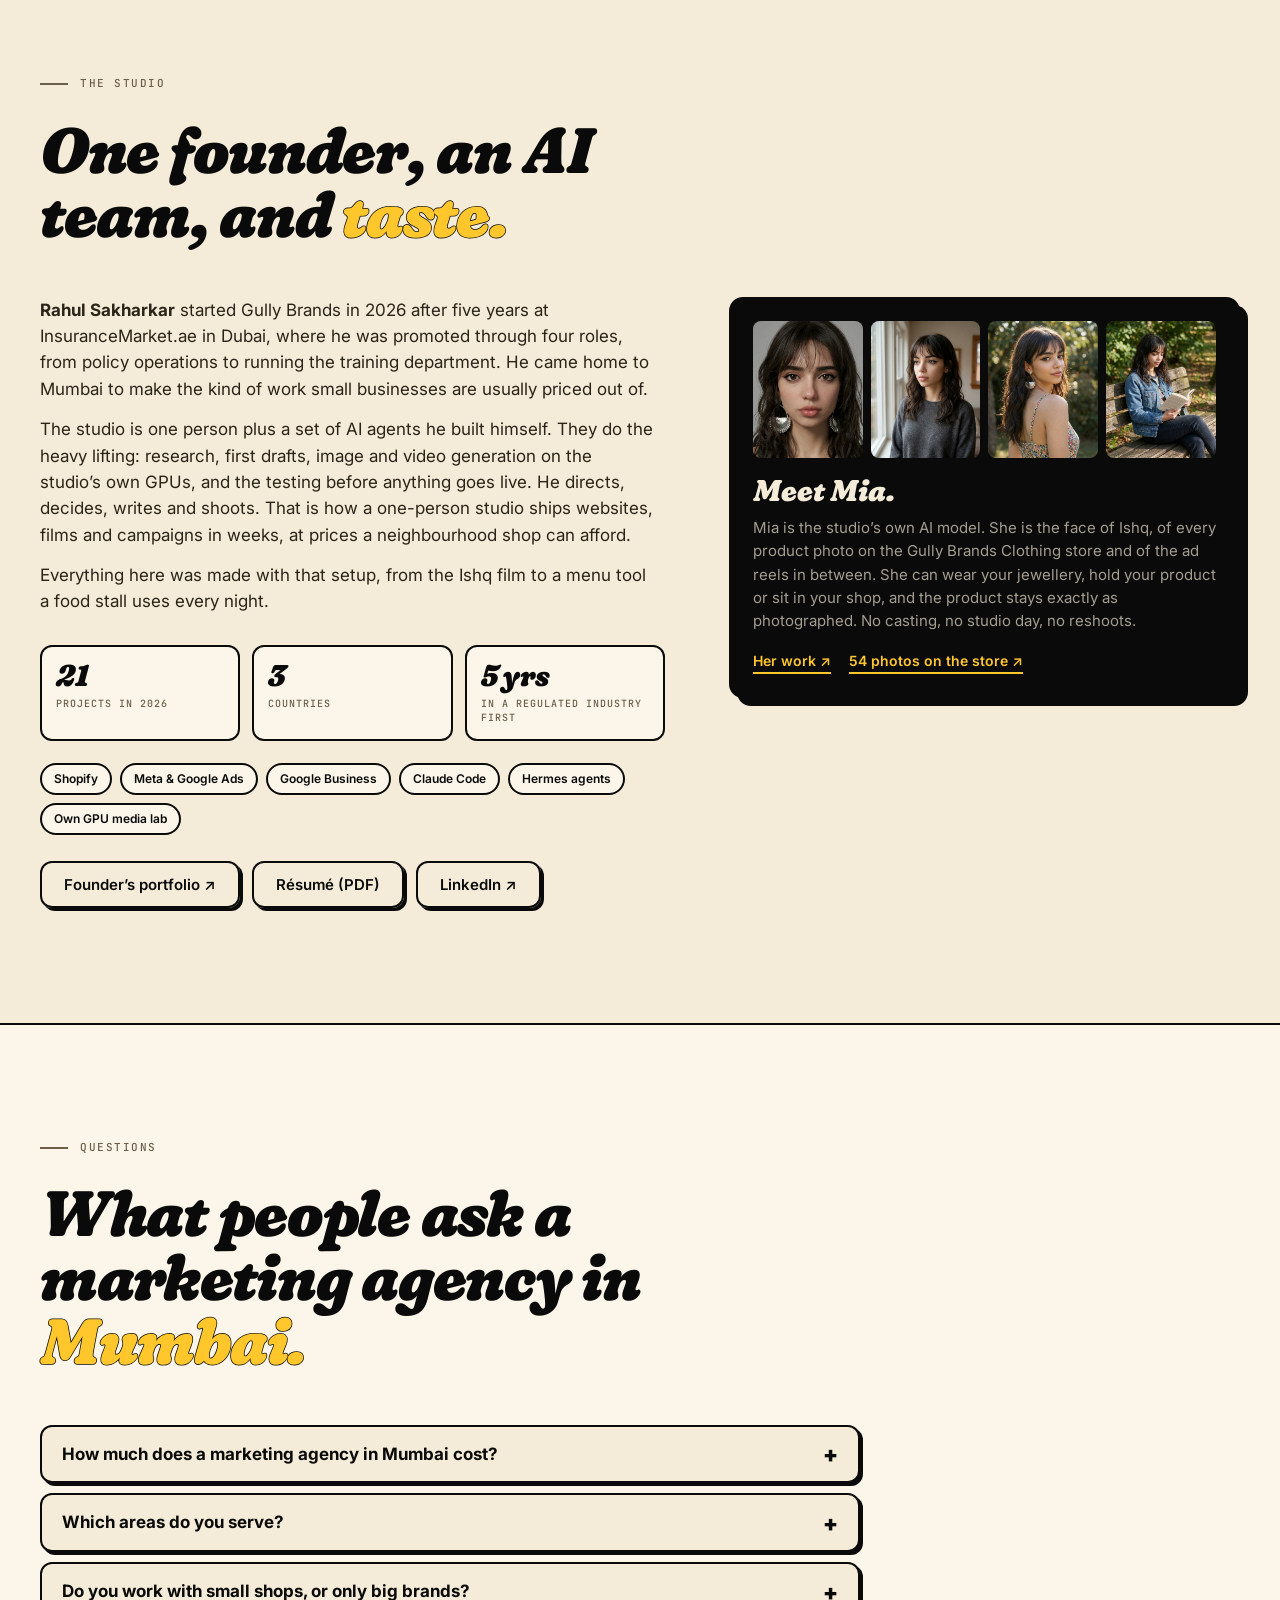
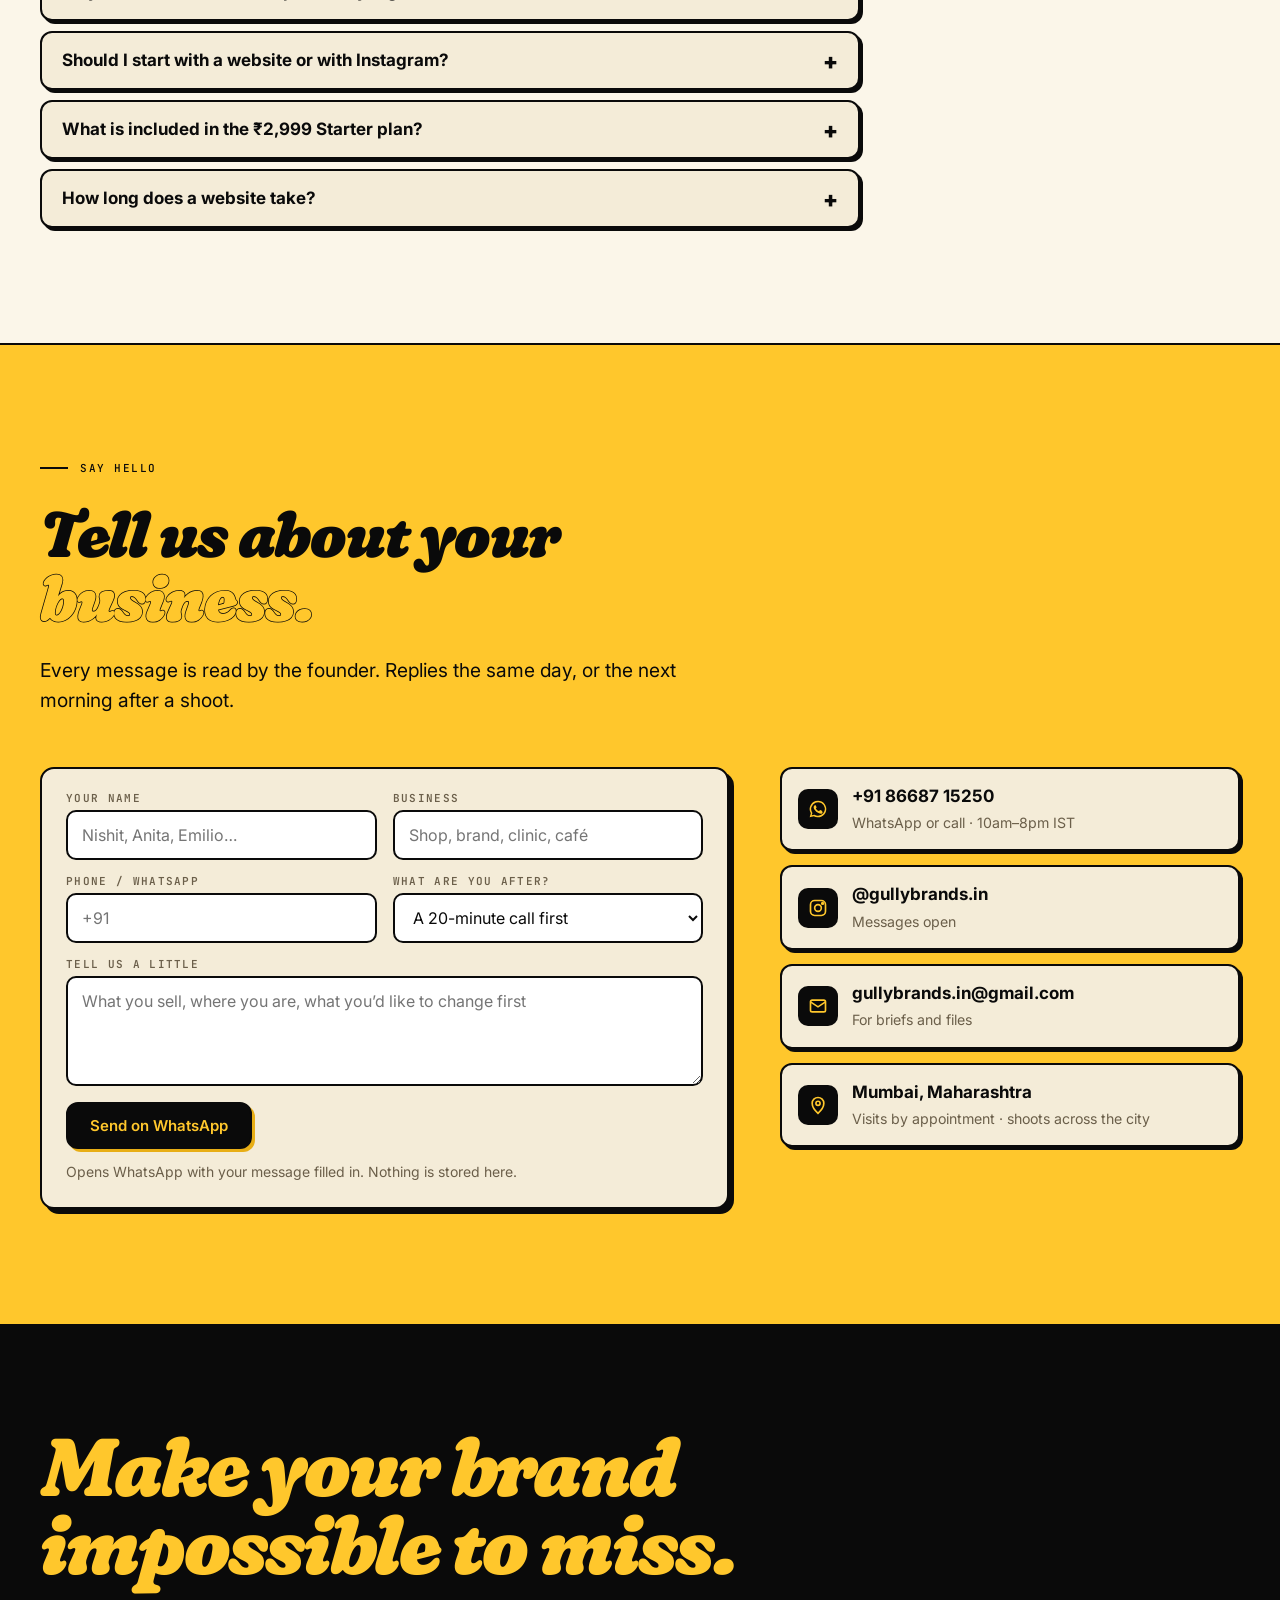
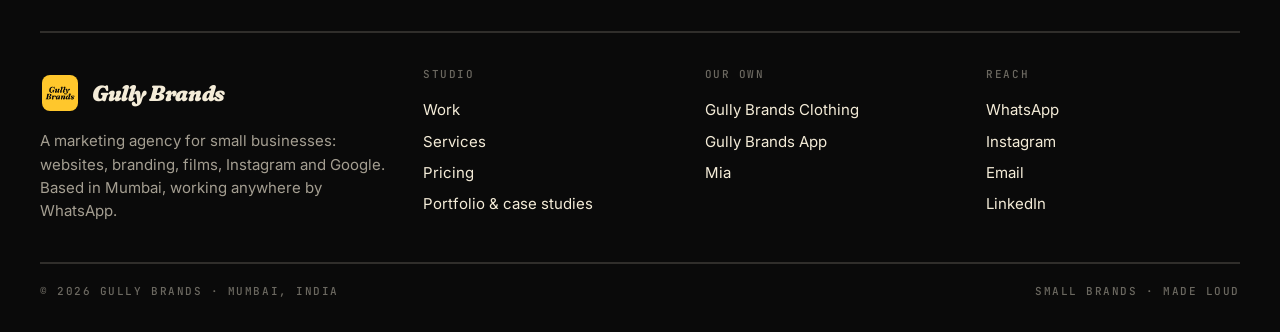
==== commit 839e8c55: "Portfolio + site: shop case updated for the cream editorial redesign, new Mia shoot gallery, re-reco" ====
--- a/index.html
+++ b/index.html
@@ -15,7 +15,9 @@
 <meta property="og:url" content="https://gullybrands.in/">
 <meta property="og:image" content="https://gullybrands.in/assets/og.jpg">
 <meta name="twitter:card" content="summary_large_image">
-<link rel="icon" href="assets/favicon.png" sizes="64x64">
+<link rel="icon" href="/favicon.ico" sizes="48x48">
+<link rel="icon" type="image/png" sizes="96x96" href="/assets/favicon-96.png">
+<link rel="icon" type="image/png" sizes="192x192" href="/assets/favicon-192.png">
 <link rel="apple-touch-icon" href="assets/apple-touch-icon.png">
 <link rel="preconnect" href="https://fonts.googleapis.com">
 <link rel="preconnect" href="https://fonts.gstatic.com" crossorigin>
@@ -561,7 +563,7 @@
     { k: 'sai', n: 'Sai Healthy Corner', w: 'Healthy food stall · Mumbai', d: 'A menu site where customers pre-book tomorrow’s meal on WhatsApp by 9 pm and collect at 8 am.', r: ['84', 'menu items'], c: ['web'], url: 'https://saihealthycorner.in' },
     { k: 'menu-maker', n: 'Tomorrow’s Menu maker', w: 'AI tool · for the same stall', d: 'Anita taps what she is cooking and gets finished, on-brand WhatsApp Status cards in seconds, caption included.', r: ['1 tap', 'to WhatsApp'], c: ['ai'], url: 'https://sai-healthy-corner.surge.sh', case: 'menu' },
     { k: 'gb-app', n: 'Gully Brands App', w: 'Our own product · SaaS', d: 'A shop uploads one phone photo of what it sells and gets back a finished post, poster or reel with the product untouched.', r: ['Live', 'payments'], c: ['ai', 'own'], url: 'https://app.gullybrands.in' },
-    { k: 'gb-shop', n: 'Gully Brands Clothing', w: 'Our own label · headless store', d: 'A Y2K crop-top label on a headless Shopify store, with 54 product photos of Mia and a Google Shopping feed for every size.', r: ['54', 'product photos'], c: ['store', 'own'], url: 'https://shop.gullybrands.in' },
+    { k: 'gb-shop', n: 'Gully Brands Clothing', w: 'Our own label · editorial store', d: 'A Y2K crop-top label on a headless Shopify store, redesigned as a cream editorial, with a Mia shoot for every design, reels and a Google Shopping feed for every size.', r: ['54', 'product photos'], c: ['store', 'own'], url: 'https://shop.gullybrands.in' },
     { k: 'bellmarcq', n: 'Bellmarcq', w: 'Fabric maker · Bhiwandi', d: 'A B2B site for a mill established in 1989, opening on a scroll-driven film of the fabric.', r: ['1989', 'established'], c: ['web'], url: 'https://bellmarcq.surge.sh' },
     { k: 'mad-arcade', n: 'Mad Arcade', w: 'Arcade cabinets · Madrid', d: 'Eleven pages and a configurator for custom arcade machines, with a 120-frame scroll film.', r: ['11', 'pages'], c: ['web'], url: 'https://mad-arcade-demo.surge.sh' },
     { k: 'nut', n: 'The Nut Atelier', w: 'Gourmet walnuts · India', d: 'Identity, site and copy for a luxury walnut brand, with cinematic flavour loops.', r: ['4', 'flavours'], c: ['web', 'brand'], url: 'https://the-nut-atelier.surge.sh' },
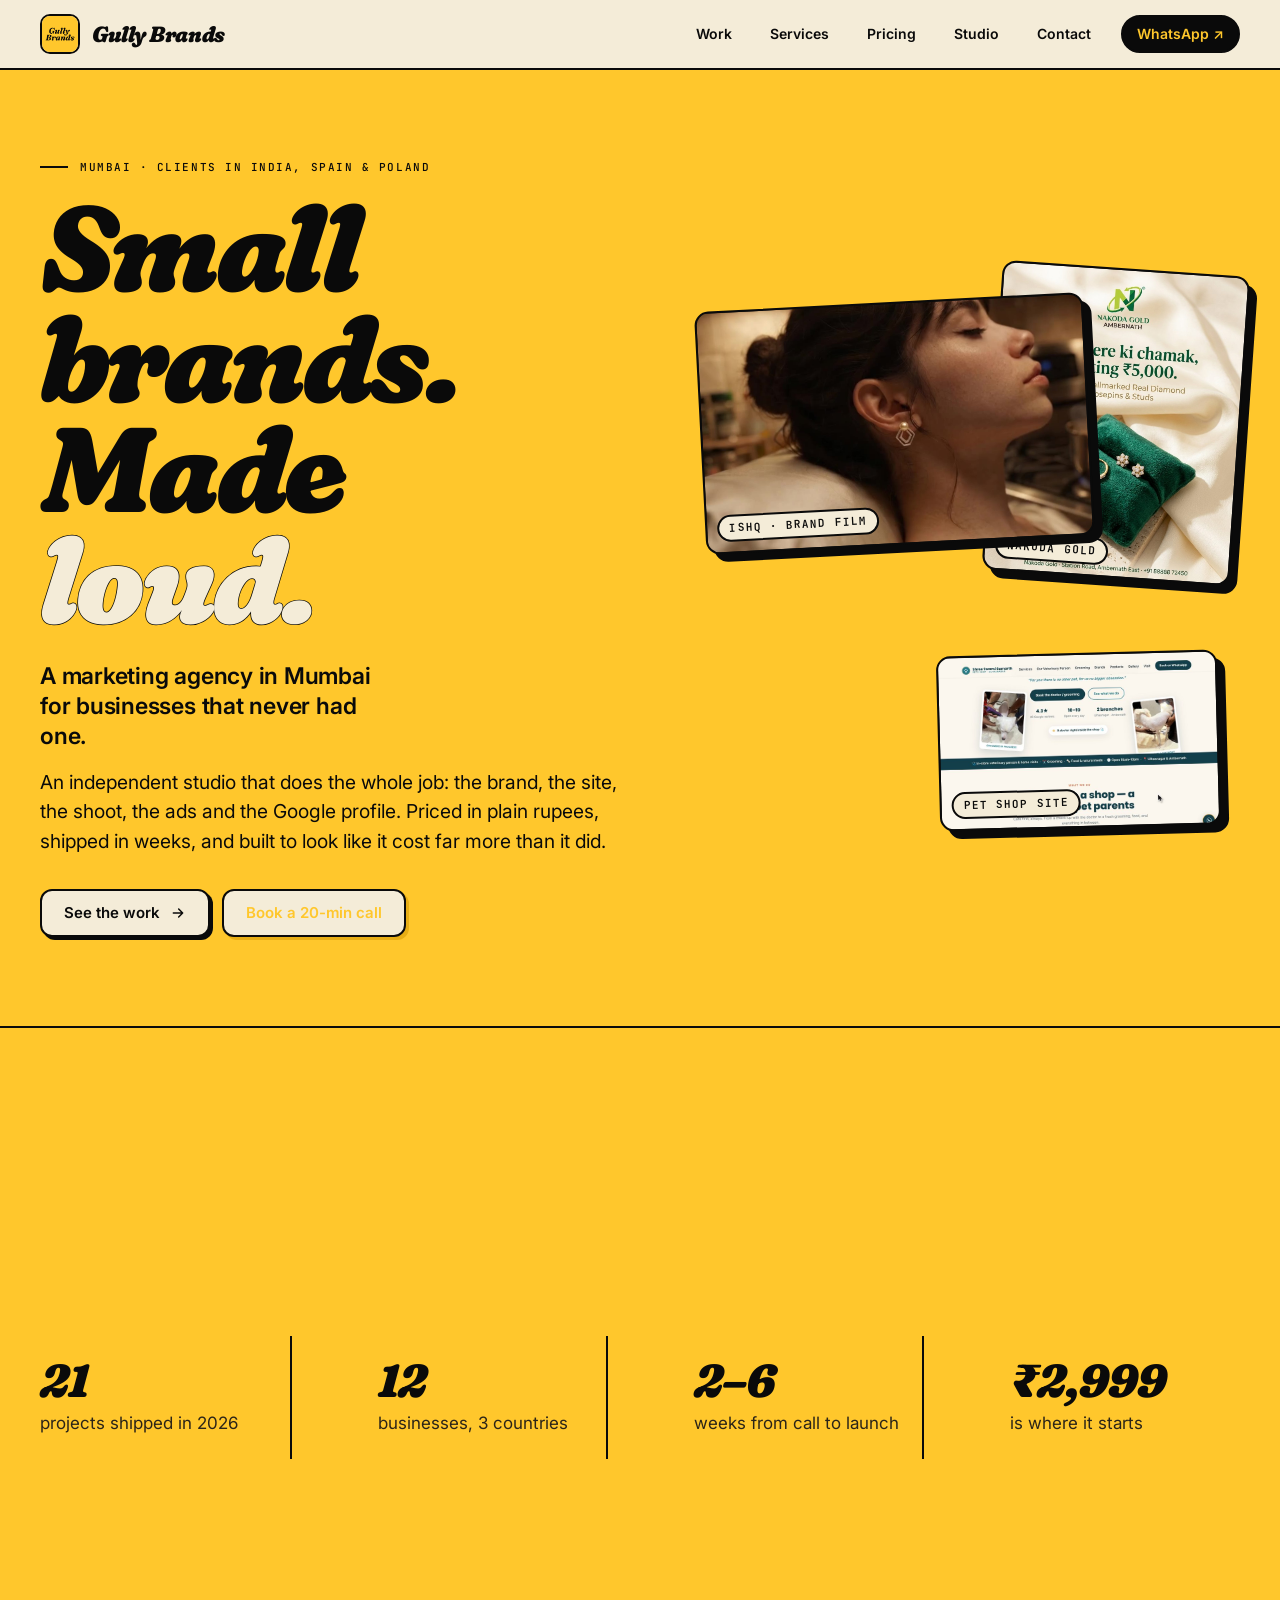
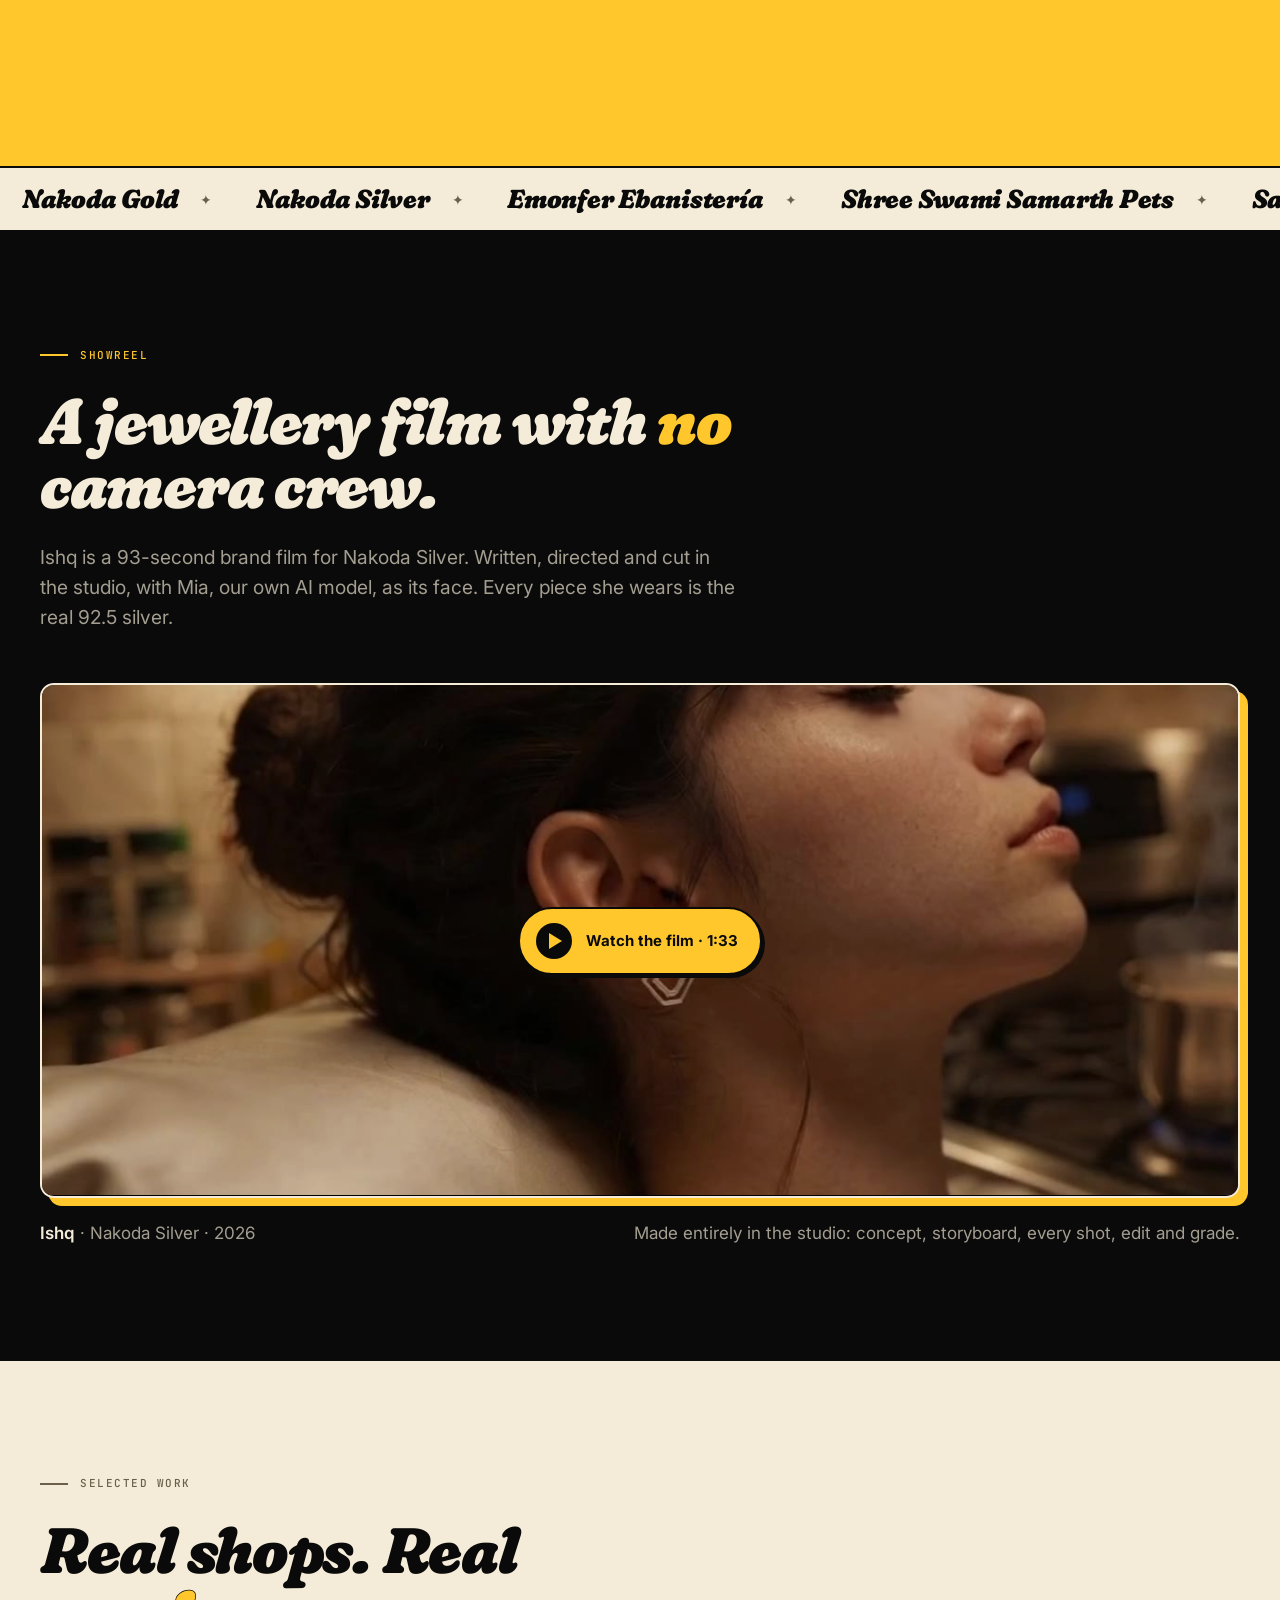
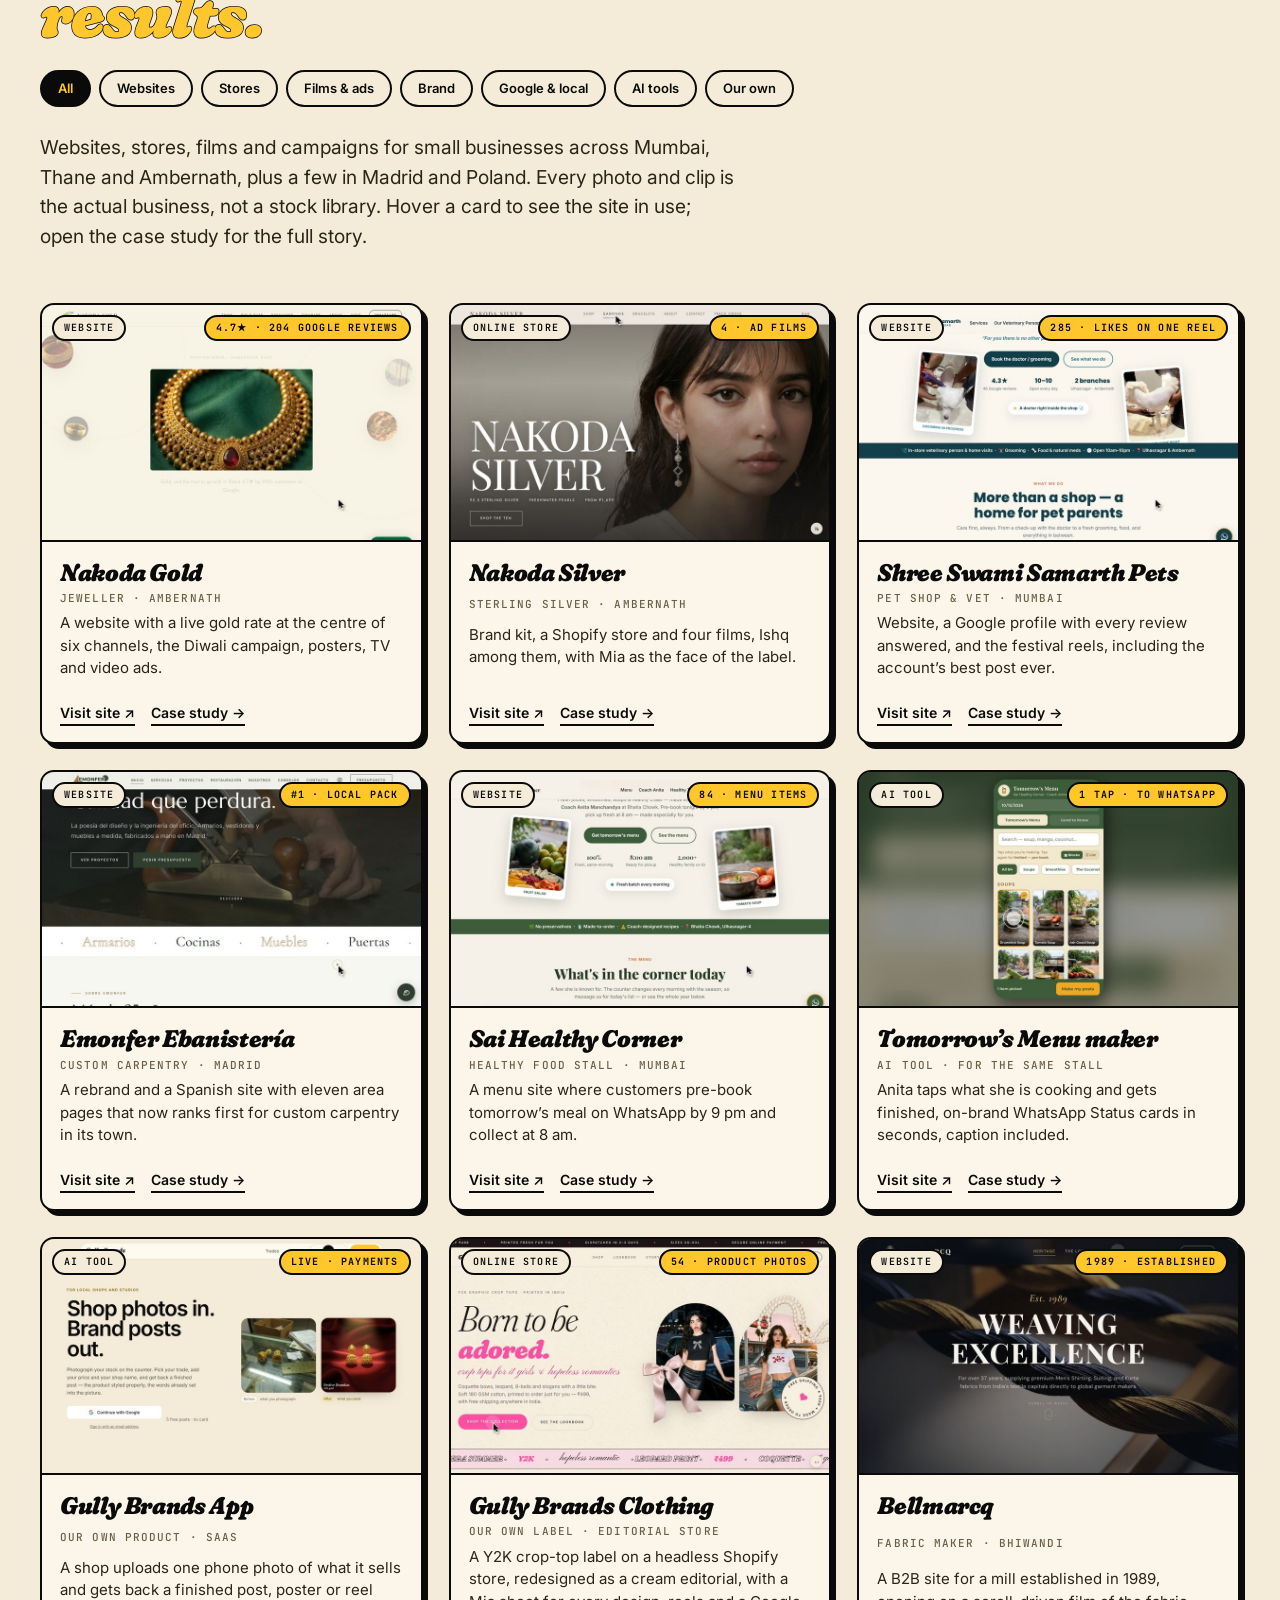
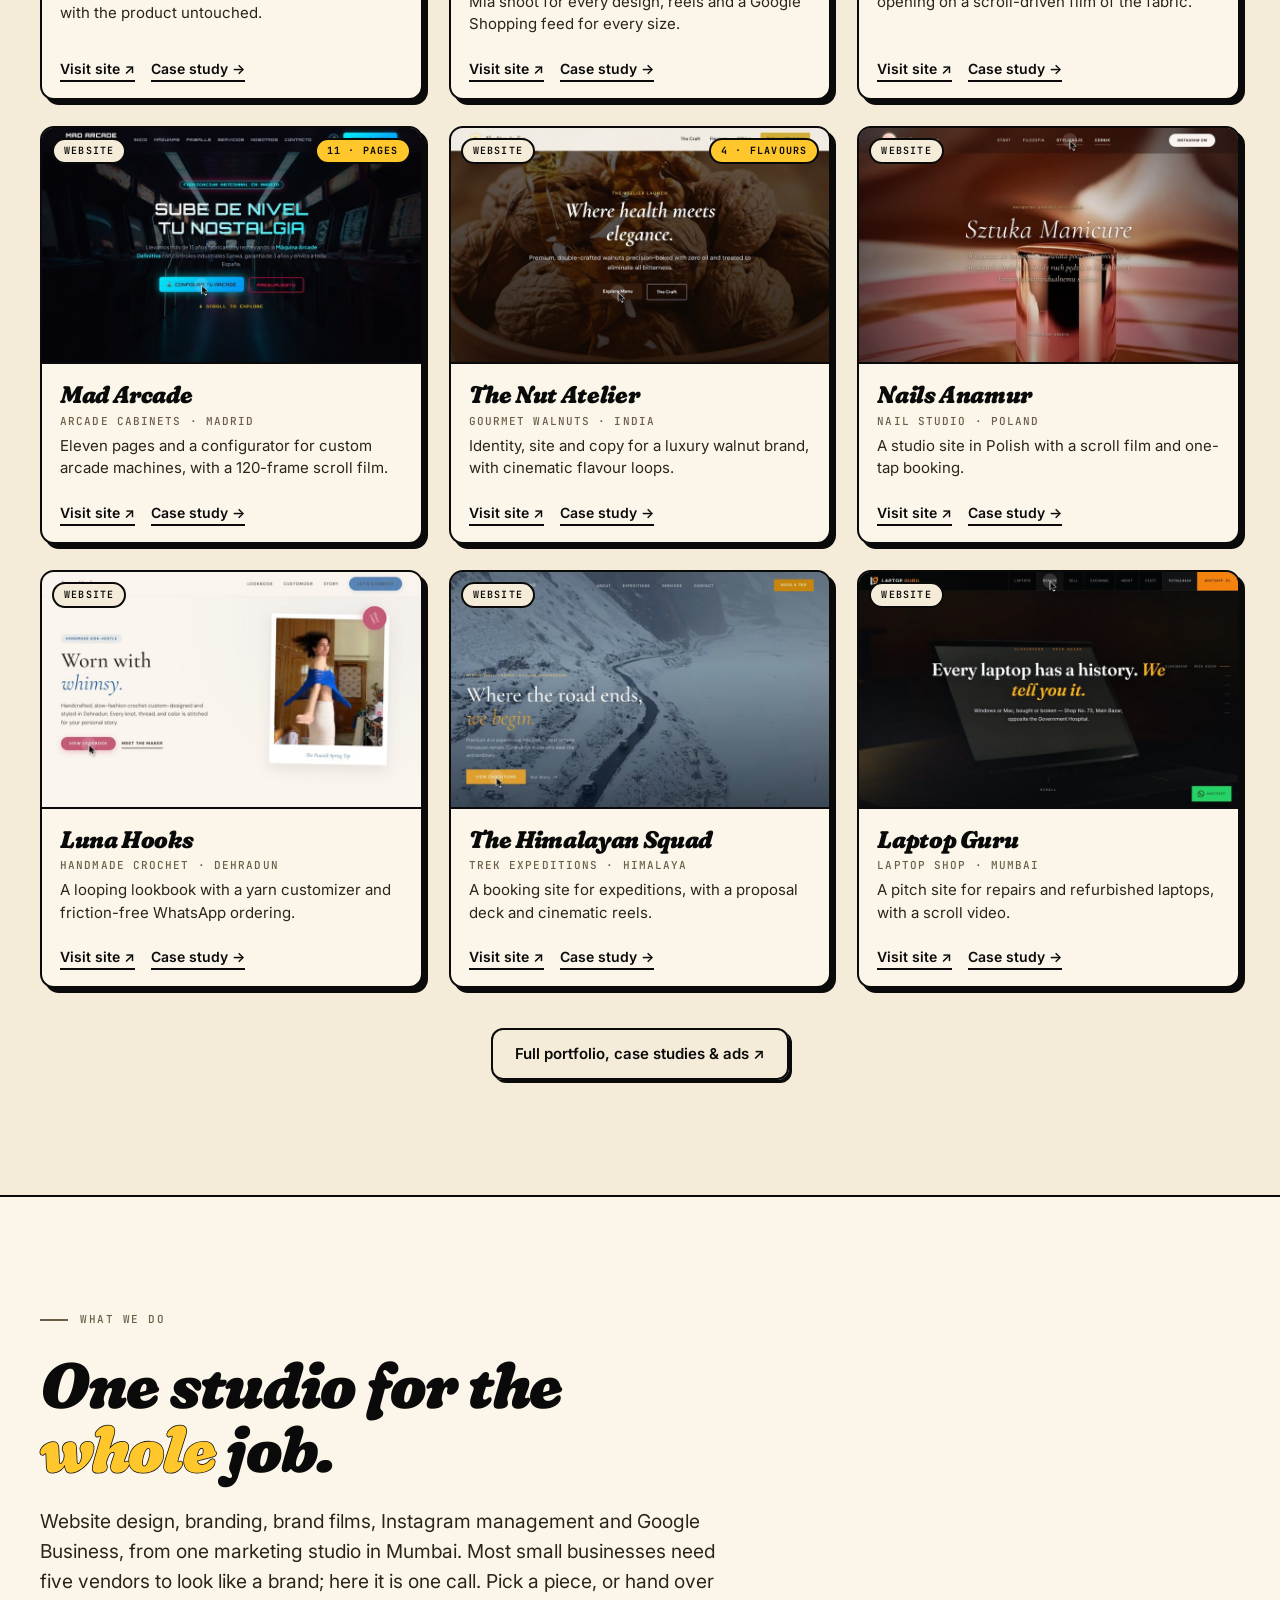
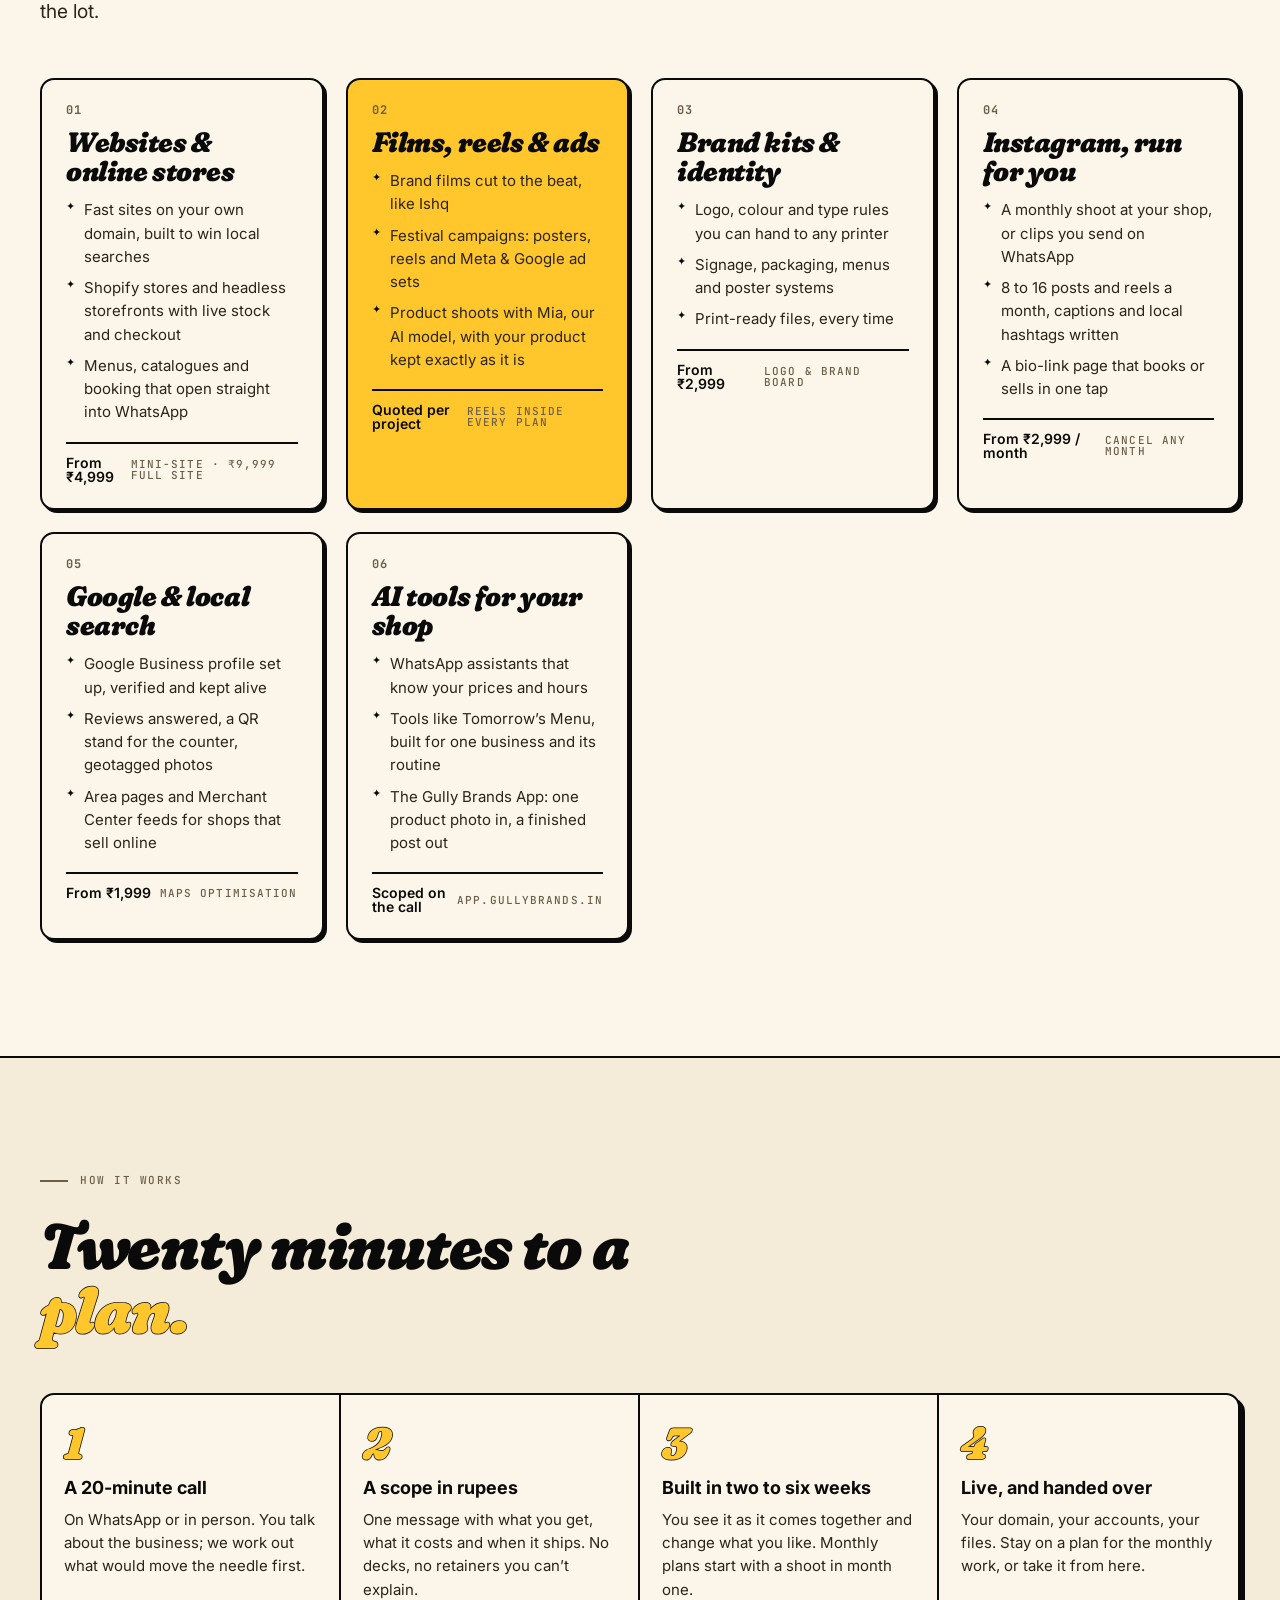
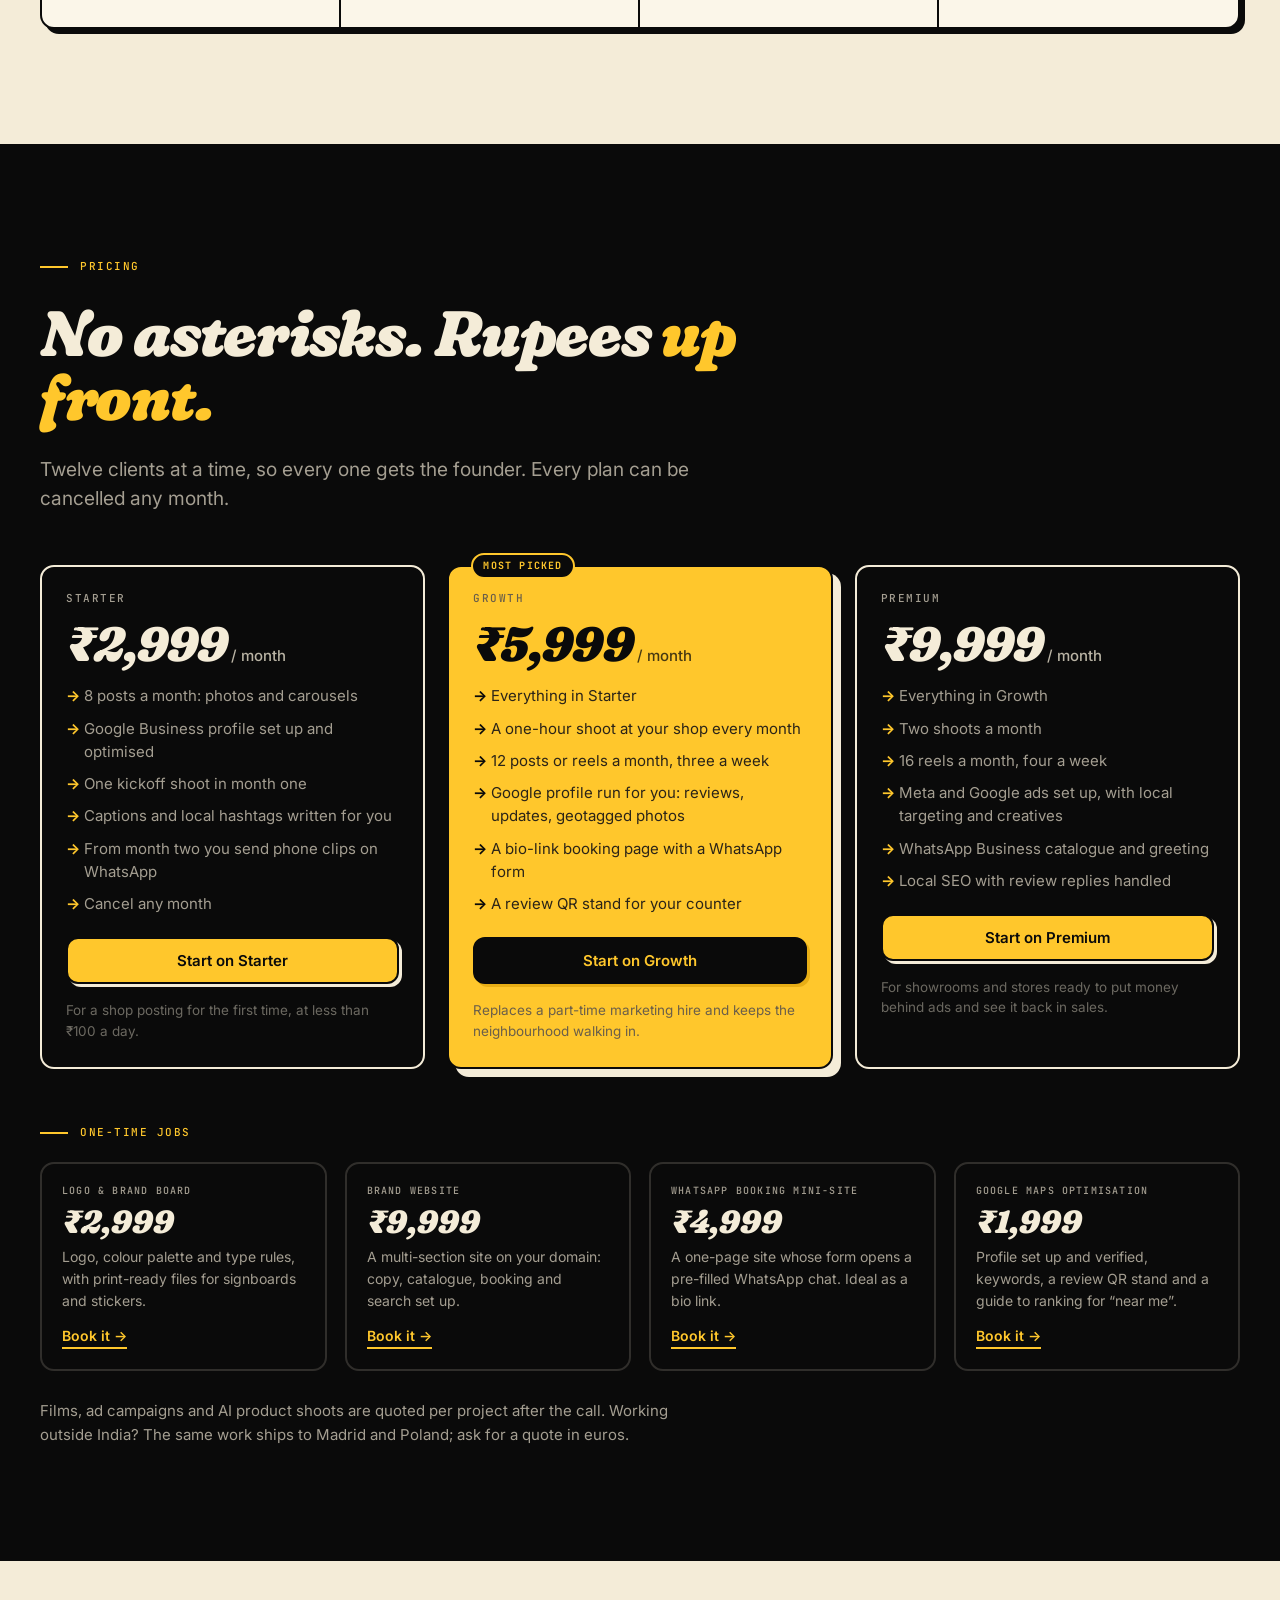
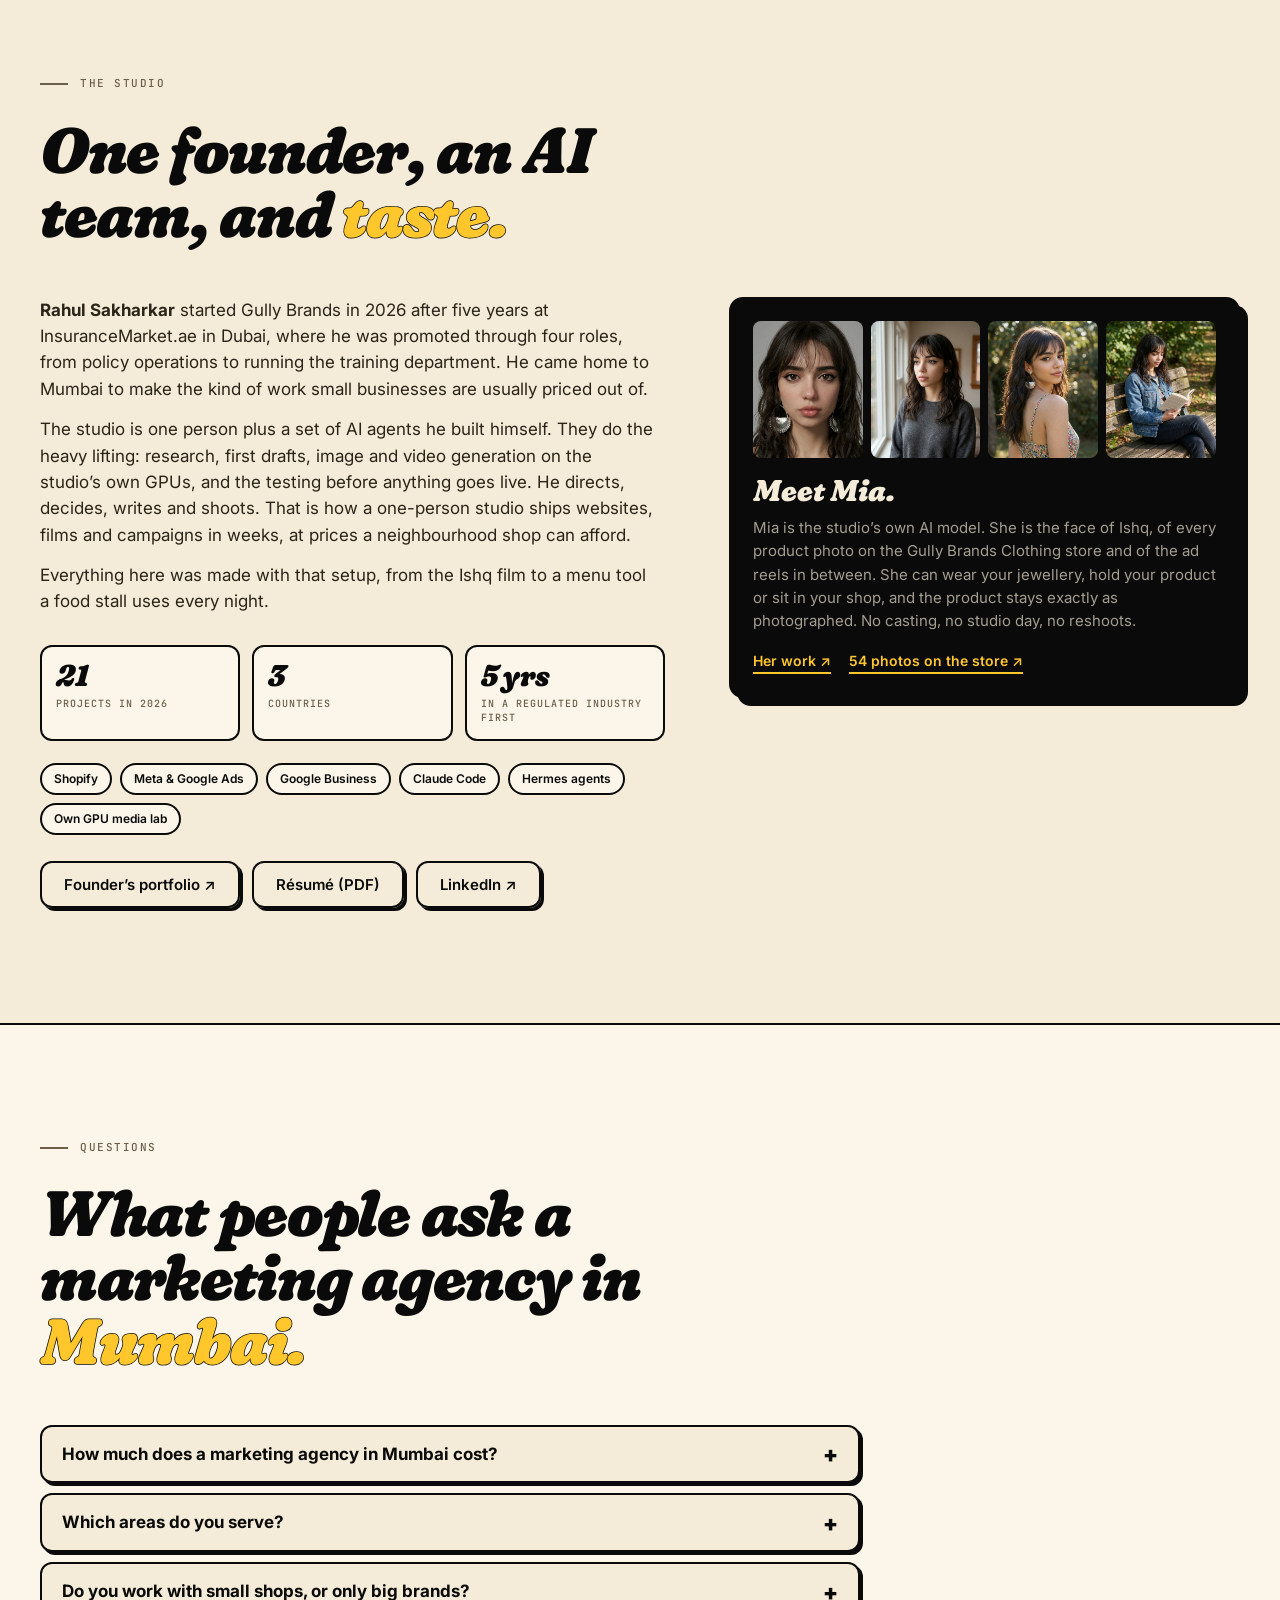
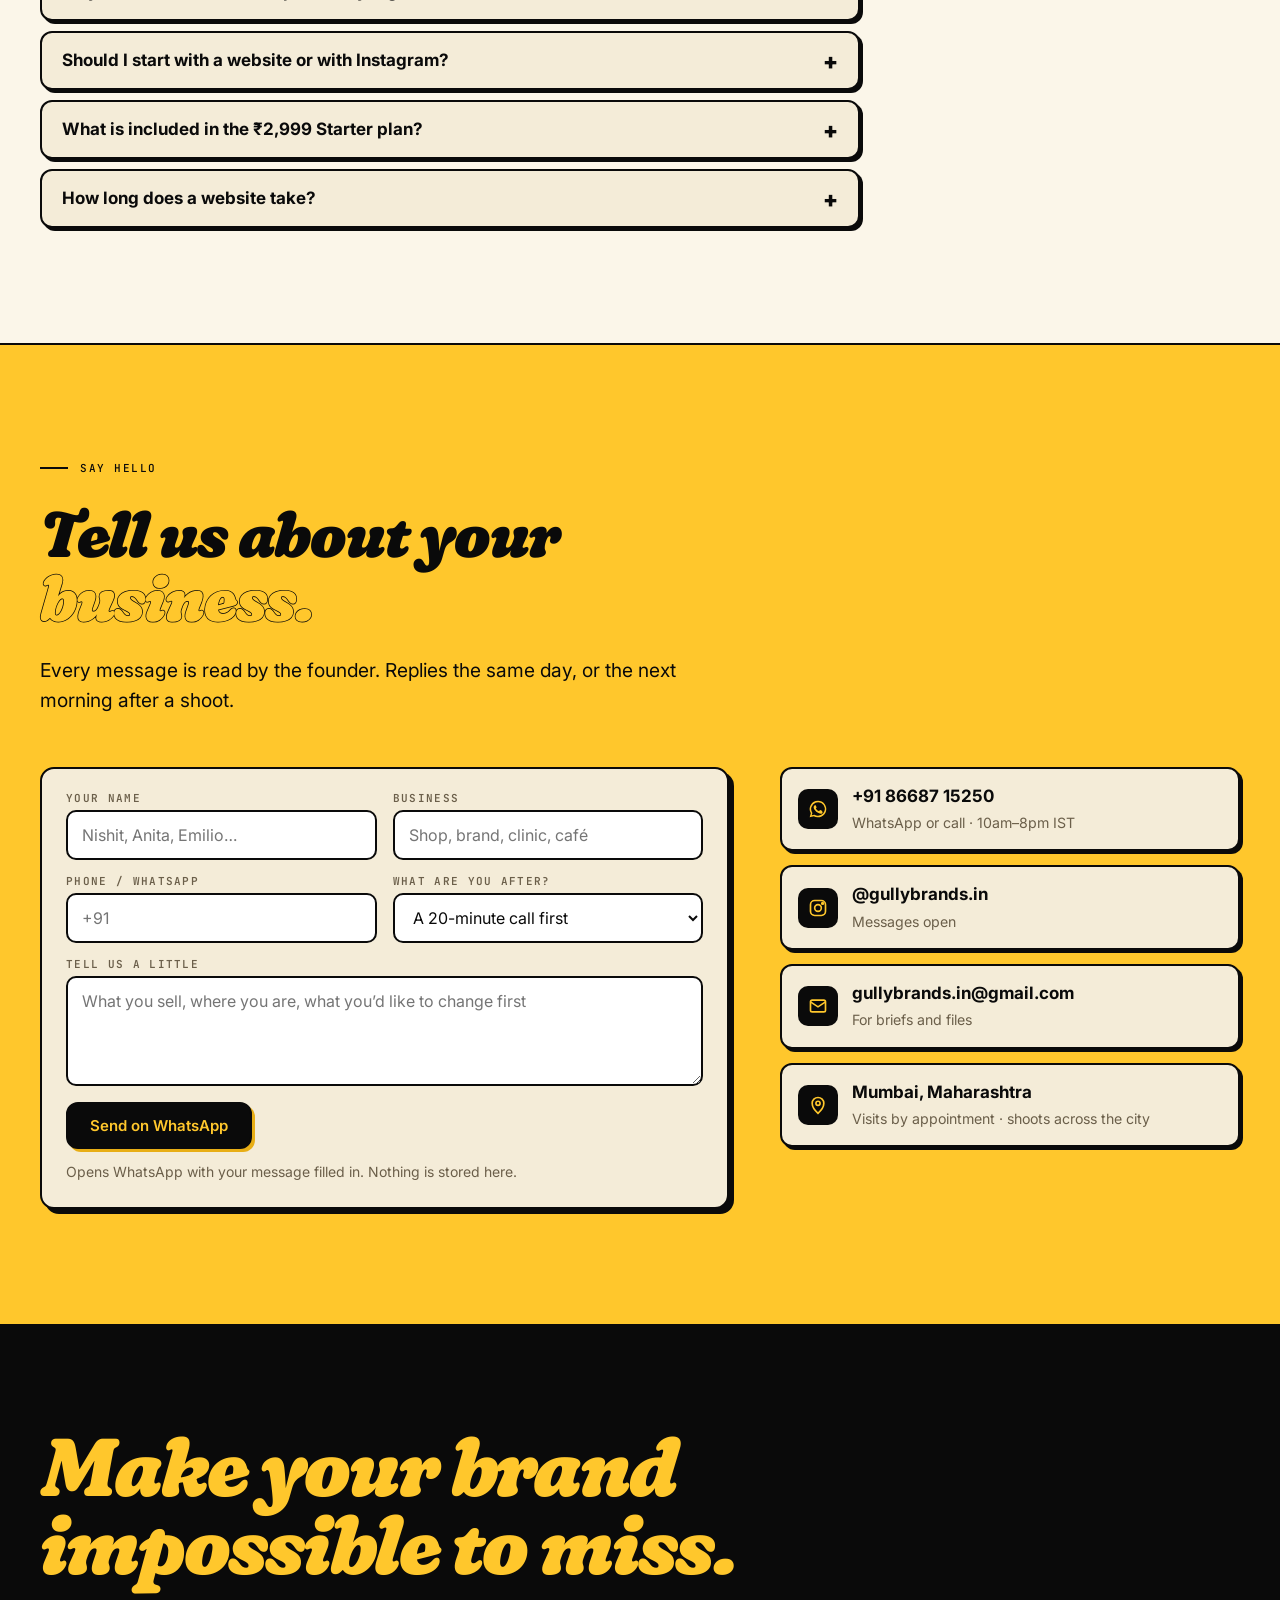
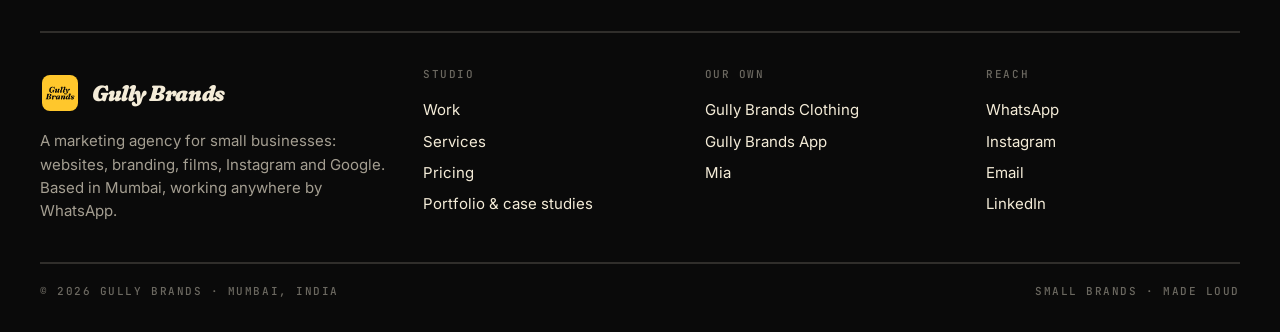
==== commit 76412904: "Smoother scrolling on phones and desktop - Portfolio: nav state from an IntersectionObserver instead" ====
--- a/index.html
+++ b/index.html
@@ -66,7 +66,7 @@
 .btn svg{width:16px;height:16px;flex:none}
 
 /* nav */
-.nav{position:sticky;top:0;z-index:40;background:rgba(244,236,216,.92);-webkit-backdrop-filter:blur(10px);backdrop-filter:blur(10px);border-bottom:2px solid var(--ink)}
+.nav{position:sticky;top:0;z-index:40;background:rgba(244,236,216,.97);border-bottom:2px solid var(--ink)}
 .nav .wrap{height:68px;display:flex;align-items:center;justify-content:space-between;gap:20px}
 .logo{display:flex;align-items:center;gap:12px;text-decoration:none}
 .logo img{width:40px;height:40px;border-radius:10px;border:2px solid var(--ink)}
@@ -319,7 +319,7 @@
     </div>
     <div class="mosaic" aria-hidden="true">
       <div class="poster p1"><video muted loop playsinline autoplay preload="auto" poster="portfolio/media/work/ishq.jpg"><source src="portfolio/media/work/ishq.mp4" type="video/mp4"></video><span class="tag">Ishq · brand film</span></div>
-      <div class="poster p2"><img src="portfolio/media/ads/ng-w01.jpg" alt="" loading="lazy"><span class="tag">Nakoda Gold</span></div>
+      <div class="poster p2"><img src="portfolio/media/ads/ng-w01.jpg" alt="" decoding="async"><span class="tag">Nakoda Gold</span></div>
       <div class="poster p3"><video muted loop playsinline autoplay preload="metadata" poster="portfolio/media/work/pets.jpg"><source src="portfolio/media/work/pets.mp4" type="video/mp4"></video><span class="tag">Pet shop site</span></div>
     </div>
   </div>
@@ -341,7 +341,7 @@
       <p class="lede">Ishq is a 93-second brand film for Nakoda Silver. Written, directed and cut in the studio, with Mia, our own AI model, as its face. Every piece she wears is the real 92.5 silver.</p>
     </div>
     <div class="frame rv" id="playFilm" role="button" tabindex="0" aria-label="Play Ishq, the full film">
-      <video muted loop playsinline autoplay preload="metadata" poster="portfolio/media/work/ishq.jpg"><source src="portfolio/media/work/ishq.mp4" type="video/mp4"></video>
+      <video muted loop playsinline preload="none" poster="portfolio/media/work/ishq.jpg"><source src="portfolio/media/work/ishq.mp4" type="video/mp4"></video>
       <div class="play"><span><i></i>Watch the film · 1:33</span></div>
     </div>
     <div class="cap rv"><div><b>Ishq</b> · Nakoda Silver · 2026</div><div>Made entirely in the studio: concept, storyboard, every shot, edit and grade.</div></div>
@@ -610,7 +610,12 @@
   }
 
   // ---- hero and showreel loops: play once they have data, never fight the network
-  $$('.hero video, .film video').forEach(v => { v.play().catch(() => {}); v.addEventListener('canplay', () => v.play().catch(() => {}), { once: true }); });
+  // only while they are on screen, so phones are not decoding three clips the whole way down the page
+  const loops = $$('.hero video, .film video');
+  if ('IntersectionObserver' in window) {
+    const lo = new IntersectionObserver(es => es.forEach(e => { const v = e.target; if (e.isIntersecting) { v.play().catch(() => {}); } else if (!v.paused) v.pause(); }), { rootMargin: '400px 0px' });
+    loops.forEach(v => { lo.observe(v); v.addEventListener('canplay', () => { const r = v.getBoundingClientRect(); if (r.bottom > -400 && r.top < innerHeight + 400) v.play().catch(() => {}); }, { once: true }); });
+  } else loops.forEach(v => { v.play().catch(() => {}); v.addEventListener('canplay', () => v.play().catch(() => {}), { once: true }); });
 
   // ---- the full film
   const lb = $('#lb'), lbV = $('#lbV');
